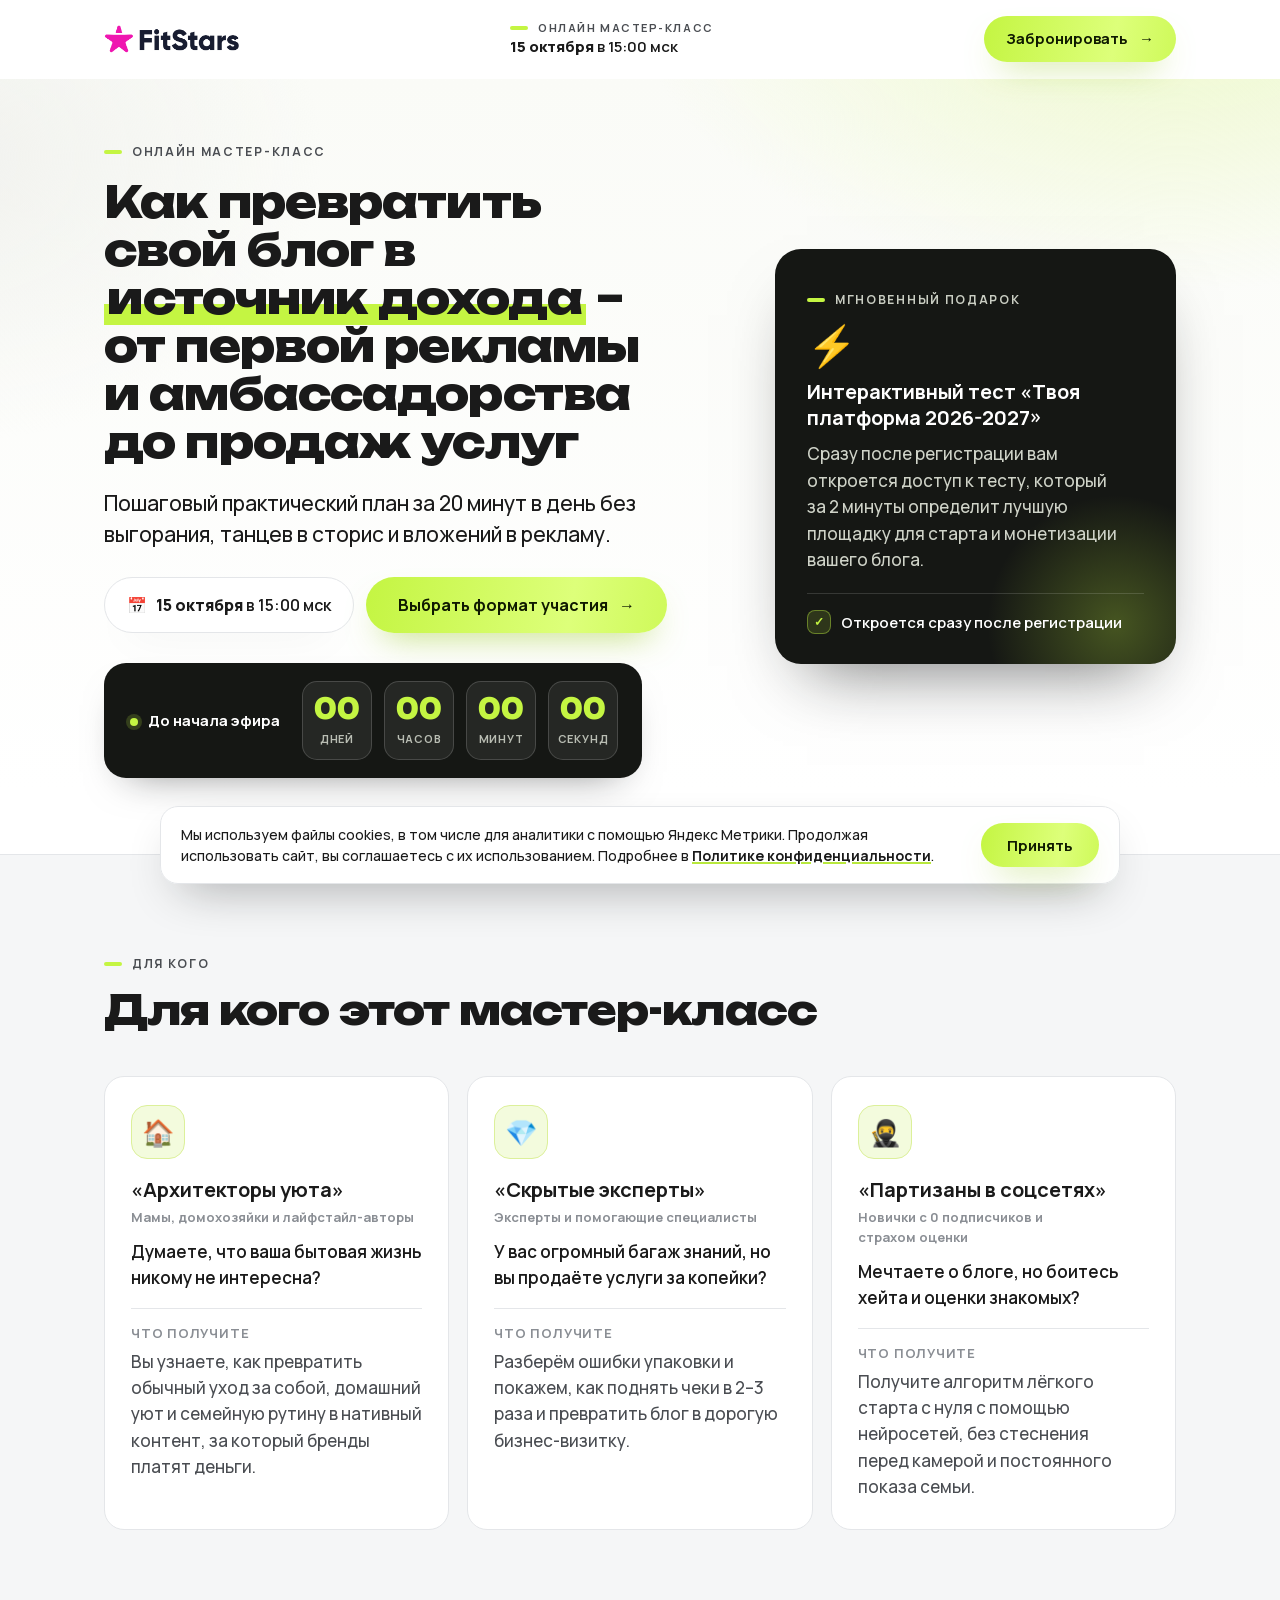
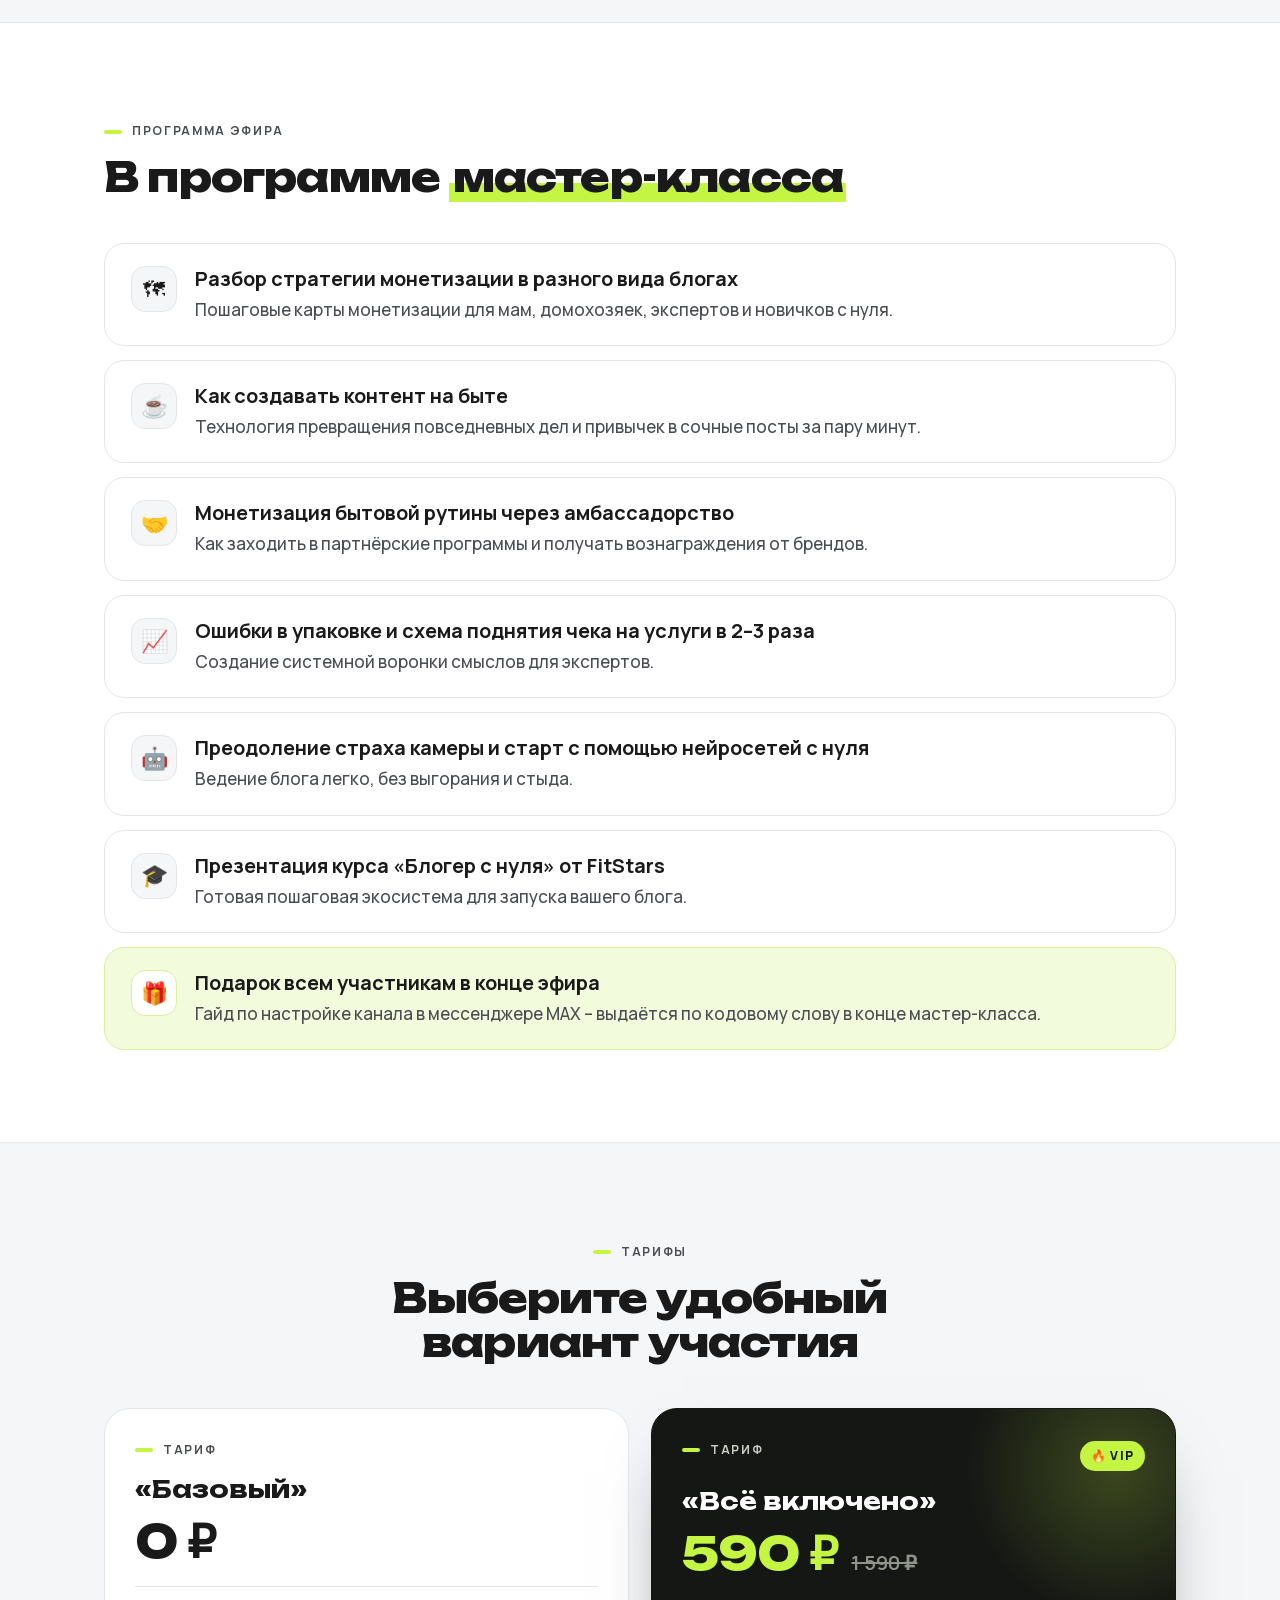
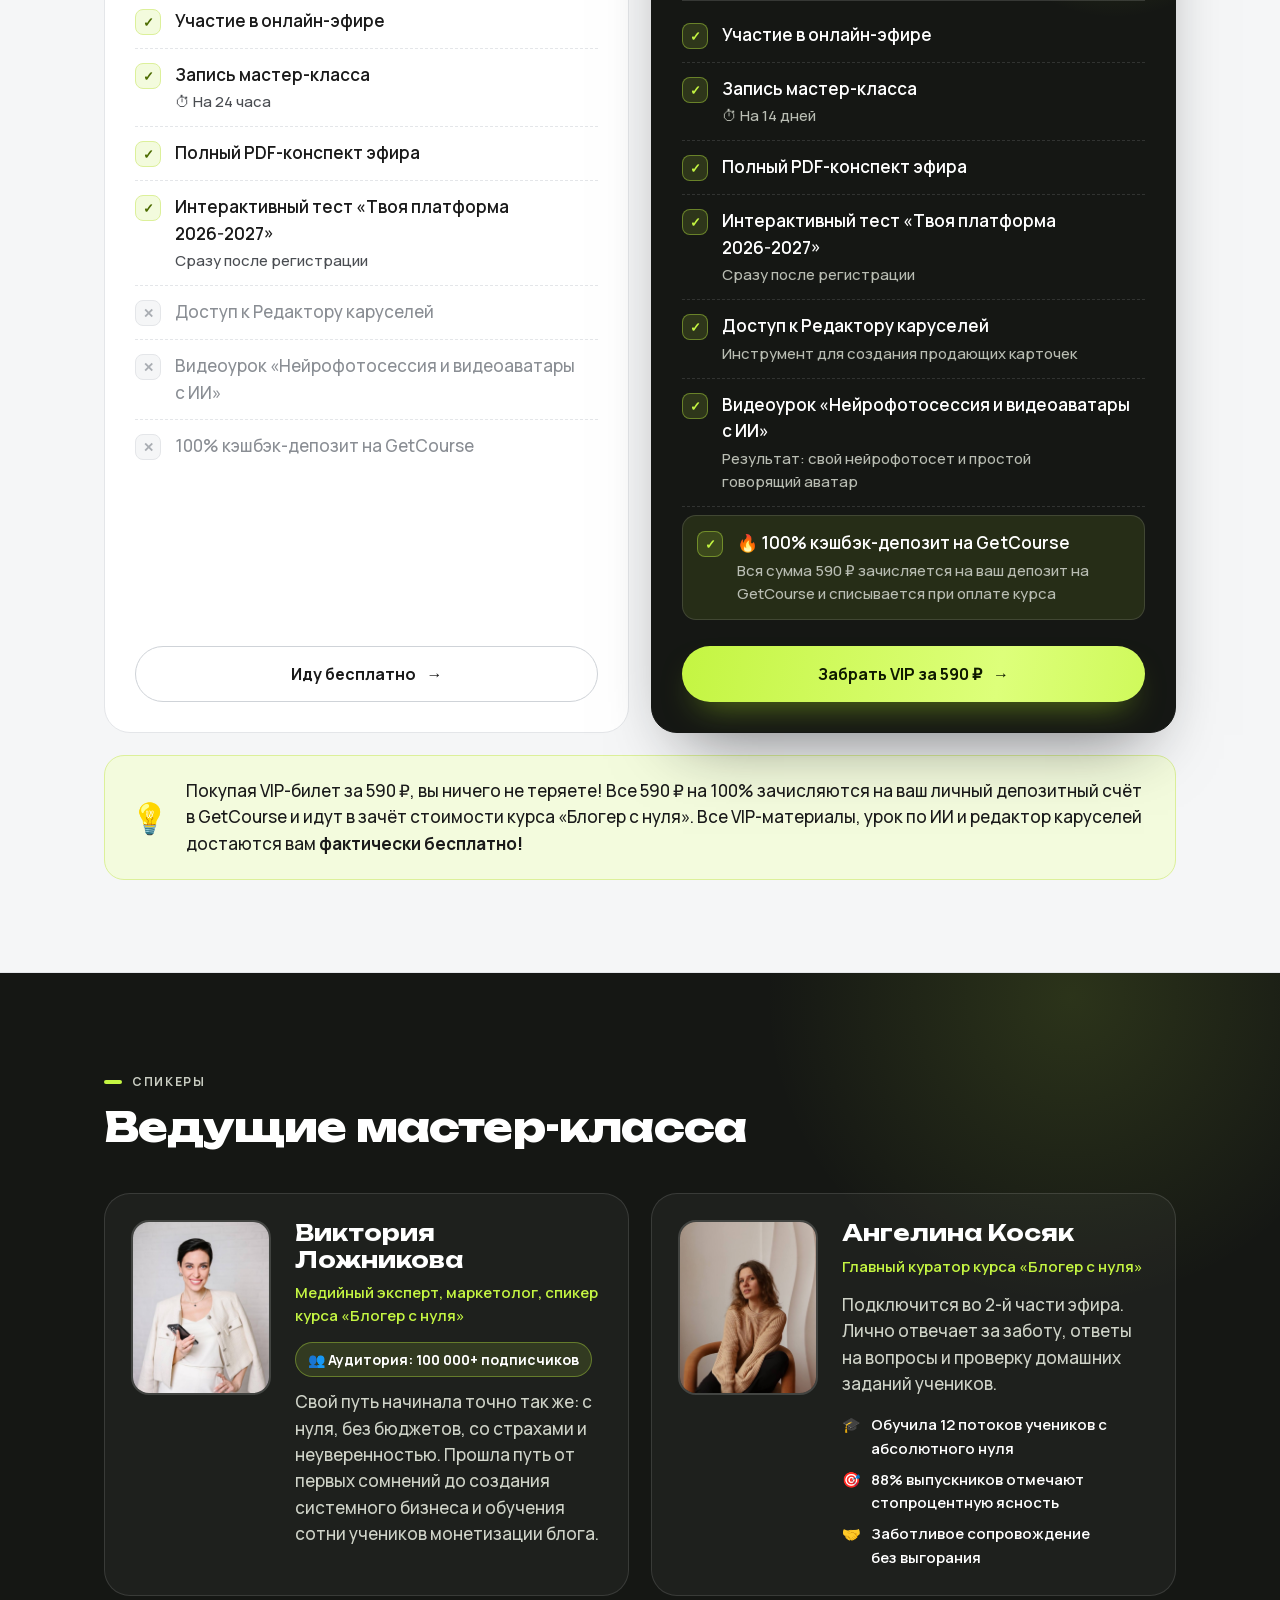
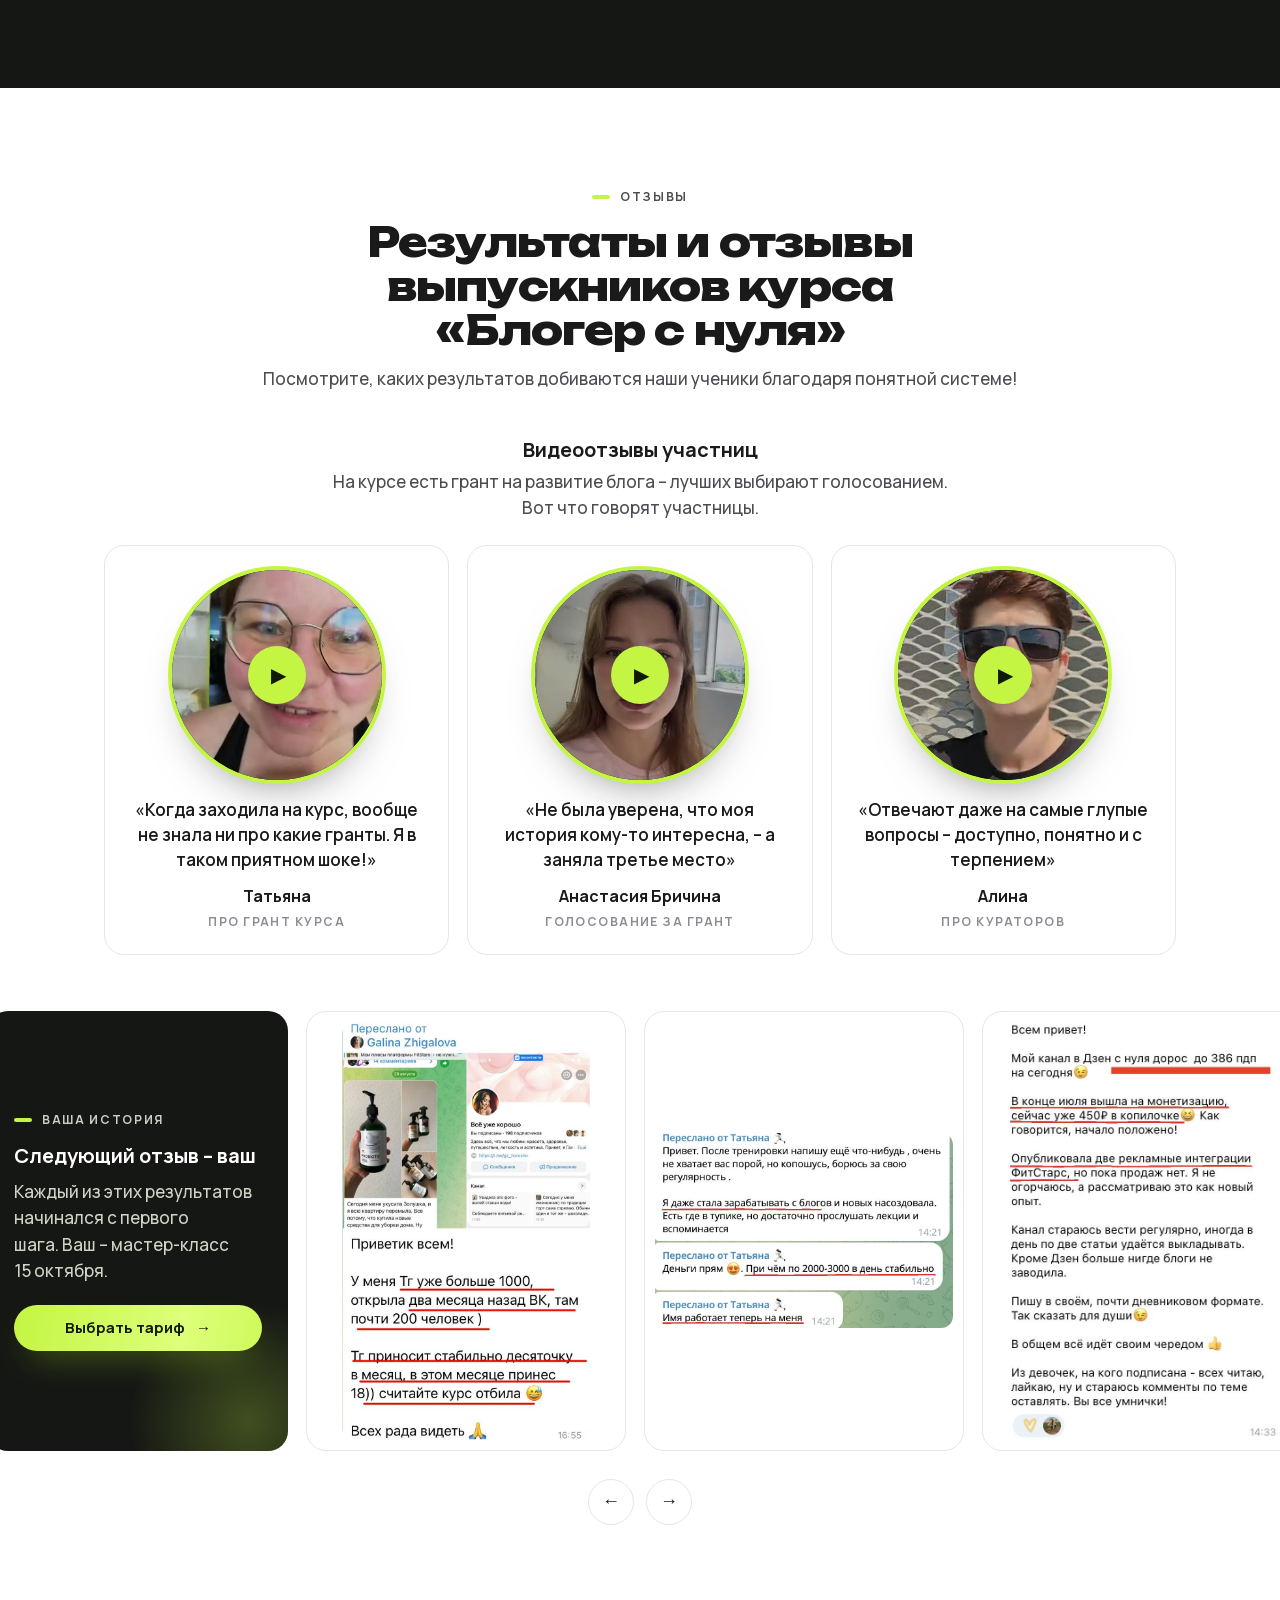
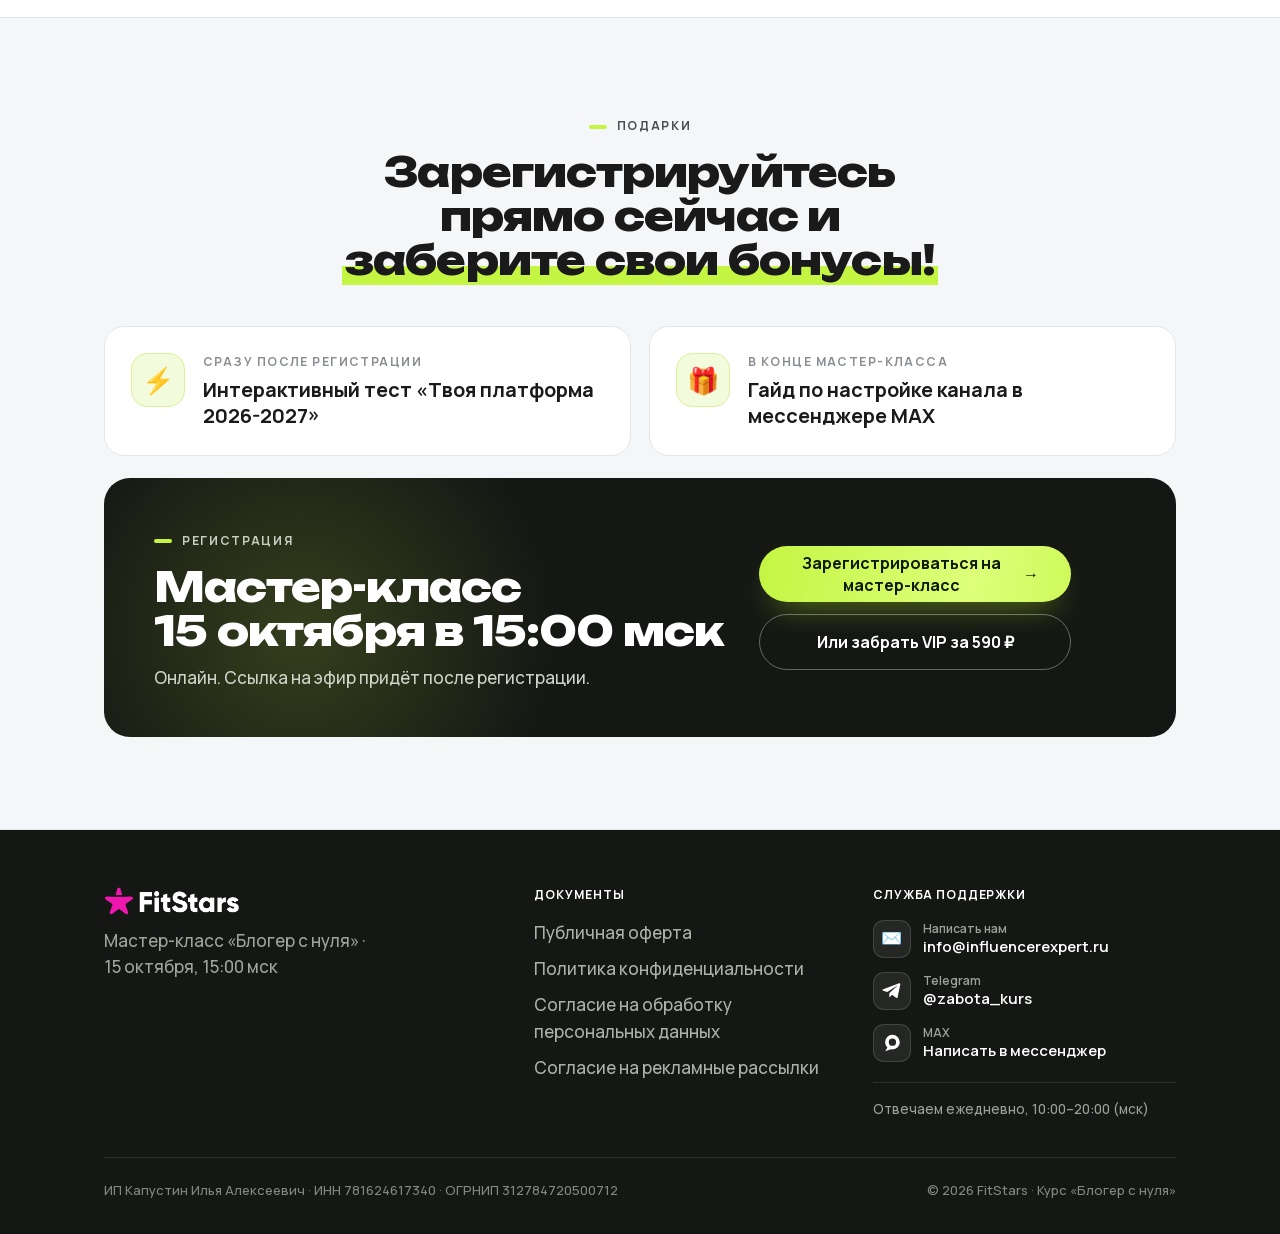
==== blog-v-dohod/index.html @ 0c431579 "Лендинг МК «Блогер с нуля» (октябрь)" ====
<!DOCTYPE html>
<html lang="ru">
<head>
<meta charset="UTF-8">
<meta name="viewport" content="width=device-width, initial-scale=1.0">
<title>Мастер-класс «Блогер с нуля» – 15 октября, 15:00 мск</title>
<meta name="description" content="Онлайн мастер-класс FitStars: как превратить свой блог в источник дохода – от первой рекламы и амбассадорства до продаж услуг. 15 октября, 15:00 мск.">
<meta property="og:type" content="website">
<meta property="og:title" content="Как превратить свой блог в источник дохода – мастер-класс 15 октября">
<meta property="og:description" content="Пошаговый план за 20 минут в день: от первой рекламы и амбассадорства до продаж услуг. Онлайн, 15:00 мск.">
<!-- шрифты лежат на самом сайте (fonts/), без Google: страница не ждёт внешний сервер -->
<link rel="preload" href="fonts/manrope-cyrillic.woff2" as="font" type="font/woff2" crossorigin>
<link rel="preload" href="fonts/unbounded-cyrillic.woff2" as="font" type="font/woff2" crossorigin>
<link rel="preconnect" href="https://influencerexpert.ru">
<script>document.documentElement.classList.add('js')</script>
<style>
/* Manrope cyrillic */
@font-face {
  font-family: 'Manrope';
  font-style: normal;
  font-weight: 400;
  font-display: swap;
  src: url(fonts/manrope-cyrillic.woff2) format('woff2');
  unicode-range: U+0301, U+0400-045F, U+0490-0491, U+04B0-04B1, U+2116;
}
/* Manrope latin */
@font-face {
  font-family: 'Manrope';
  font-style: normal;
  font-weight: 400;
  font-display: swap;
  src: url(fonts/manrope-latin.woff2) format('woff2');
  unicode-range: U+0000-00FF, U+0131, U+0152-0153, U+02BB-02BC, U+02C6, U+02DA, U+02DC, U+0304, U+0308, U+0329, U+2000-206F, U+20AC, U+2122, U+2191, U+2193, U+2212, U+2215, U+FEFF, U+FFFD;
}
/* Manrope cyrillic */
@font-face {
  font-family: 'Manrope';
  font-style: normal;
  font-weight: 500;
  font-display: swap;
  src: url(fonts/manrope-cyrillic.woff2) format('woff2');
  unicode-range: U+0301, U+0400-045F, U+0490-0491, U+04B0-04B1, U+2116;
}
/* Manrope latin */
@font-face {
  font-family: 'Manrope';
  font-style: normal;
  font-weight: 500;
  font-display: swap;
  src: url(fonts/manrope-latin.woff2) format('woff2');
  unicode-range: U+0000-00FF, U+0131, U+0152-0153, U+02BB-02BC, U+02C6, U+02DA, U+02DC, U+0304, U+0308, U+0329, U+2000-206F, U+20AC, U+2122, U+2191, U+2193, U+2212, U+2215, U+FEFF, U+FFFD;
}
/* Manrope cyrillic */
@font-face {
  font-family: 'Manrope';
  font-style: normal;
  font-weight: 600;
  font-display: swap;
  src: url(fonts/manrope-cyrillic.woff2) format('woff2');
  unicode-range: U+0301, U+0400-045F, U+0490-0491, U+04B0-04B1, U+2116;
}
/* Manrope latin */
@font-face {
  font-family: 'Manrope';
  font-style: normal;
  font-weight: 600;
  font-display: swap;
  src: url(fonts/manrope-latin.woff2) format('woff2');
  unicode-range: U+0000-00FF, U+0131, U+0152-0153, U+02BB-02BC, U+02C6, U+02DA, U+02DC, U+0304, U+0308, U+0329, U+2000-206F, U+20AC, U+2122, U+2191, U+2193, U+2212, U+2215, U+FEFF, U+FFFD;
}
/* Manrope cyrillic */
@font-face {
  font-family: 'Manrope';
  font-style: normal;
  font-weight: 700;
  font-display: swap;
  src: url(fonts/manrope-cyrillic.woff2) format('woff2');
  unicode-range: U+0301, U+0400-045F, U+0490-0491, U+04B0-04B1, U+2116;
}
/* Manrope latin */
@font-face {
  font-family: 'Manrope';
  font-style: normal;
  font-weight: 700;
  font-display: swap;
  src: url(fonts/manrope-latin.woff2) format('woff2');
  unicode-range: U+0000-00FF, U+0131, U+0152-0153, U+02BB-02BC, U+02C6, U+02DA, U+02DC, U+0304, U+0308, U+0329, U+2000-206F, U+20AC, U+2122, U+2191, U+2193, U+2212, U+2215, U+FEFF, U+FFFD;
}
/* Manrope cyrillic */
@font-face {
  font-family: 'Manrope';
  font-style: normal;
  font-weight: 800;
  font-display: swap;
  src: url(fonts/manrope-cyrillic.woff2) format('woff2');
  unicode-range: U+0301, U+0400-045F, U+0490-0491, U+04B0-04B1, U+2116;
}
/* Manrope latin */
@font-face {
  font-family: 'Manrope';
  font-style: normal;
  font-weight: 800;
  font-display: swap;
  src: url(fonts/manrope-latin.woff2) format('woff2');
  unicode-range: U+0000-00FF, U+0131, U+0152-0153, U+02BB-02BC, U+02C6, U+02DA, U+02DC, U+0304, U+0308, U+0329, U+2000-206F, U+20AC, U+2122, U+2191, U+2193, U+2212, U+2215, U+FEFF, U+FFFD;
}
/* Unbounded cyrillic */
@font-face {
  font-family: 'Unbounded';
  font-style: normal;
  font-weight: 600;
  font-display: swap;
  src: url(fonts/unbounded-cyrillic.woff2) format('woff2');
  unicode-range: U+0301, U+0400-045F, U+0490-0491, U+04B0-04B1, U+2116;
}
/* Unbounded latin */
@font-face {
  font-family: 'Unbounded';
  font-style: normal;
  font-weight: 600;
  font-display: swap;
  src: url(fonts/unbounded-latin.woff2) format('woff2');
  unicode-range: U+0000-00FF, U+0131, U+0152-0153, U+02BB-02BC, U+02C6, U+02DA, U+02DC, U+0304, U+0308, U+0329, U+2000-206F, U+20AC, U+2122, U+2191, U+2193, U+2212, U+2215, U+FEFF, U+FFFD;
}
/* Unbounded cyrillic */
@font-face {
  font-family: 'Unbounded';
  font-style: normal;
  font-weight: 700;
  font-display: swap;
  src: url(fonts/unbounded-cyrillic.woff2) format('woff2');
  unicode-range: U+0301, U+0400-045F, U+0490-0491, U+04B0-04B1, U+2116;
}
/* Unbounded latin */
@font-face {
  font-family: 'Unbounded';
  font-style: normal;
  font-weight: 700;
  font-display: swap;
  src: url(fonts/unbounded-latin.woff2) format('woff2');
  unicode-range: U+0000-00FF, U+0131, U+0152-0153, U+02BB-02BC, U+02C6, U+02DA, U+02DC, U+0304, U+0308, U+0329, U+2000-206F, U+20AC, U+2122, U+2191, U+2193, U+2212, U+2215, U+FEFF, U+FFFD;
}
/* Unbounded cyrillic */
@font-face {
  font-family: 'Unbounded';
  font-style: normal;
  font-weight: 800;
  font-display: swap;
  src: url(fonts/unbounded-cyrillic.woff2) format('woff2');
  unicode-range: U+0301, U+0400-045F, U+0490-0491, U+04B0-04B1, U+2116;
}
/* Unbounded latin */
@font-face {
  font-family: 'Unbounded';
  font-style: normal;
  font-weight: 800;
  font-display: swap;
  src: url(fonts/unbounded-latin.woff2) format('woff2');
  unicode-range: U+0000-00FF, U+0131, U+0152-0153, U+02BB-02BC, U+02C6, U+02DA, U+02DC, U+0304, U+0308, U+0329, U+2000-206F, U+20AC, U+2122, U+2191, U+2193, U+2212, U+2215, U+FEFF, U+FFFD;
}

/* ============================================================
   ДИЗАЙН-КИТ FITSTARS «БЛОГЕР С НУЛЯ» (каркас – лендинг вебинара 22.09)
   Доминанты – белый и графит. Салатовый – только кнопки и
   ключевые маркеры, не больше 5–7% экрана.
   ТИПОГРАФИЧЕСКАЯ ШКАЛА – 4 роли (канон B2)
   Р1 Заголовок     Unbounded 800 – hero (--h1) и секции (--h2)
   Р2 Подзаголовок  Manrope 700, 20px – заголовки карточек
   Р3 Текст         Manrope 400/500, 17px – всё остальное
   Р4 Метка         Manrope 700, 12px, CAPS, tracking
   Выделение – только жирностью и салатовым маркером. Курсива нет.
   Крупные цифры (таймер, цены) – декоративные, ролями не считаются.
   ============================================================ */
:root{
  --ink:#1A1A1A;
  --ink-2:#4A4D52;
  --ink-3:#8A8E94;
  --accent:#C4F542;
  --accent-strong:#B8E83D;
  --accent-ink:#0F1A00;
  --accent-wash:#F3FBDD;
  --accent-line:#DCF09A;
  --line:#E4E6E9;
  --surface:#FFFFFF;
  --wash:#F5F6F7;
  --dark:#151714;
  --dark-2:#1F221D;
  --radius:20px;
  --radius-lg:26px;
  --shadow:0 18px 44px -26px rgba(16,18,20,.28);
  --maxw:1120px;
  --h1:clamp(30px,3.4vw,44px);
  --h2:clamp(27px,3.4vw,40px);
  --sub:20px;
  --text:17px;
  --fine:13px;
  --label:12px;
}
*{box-sizing:border-box;margin:0;padding:0}
html{scroll-behavior:smooth}
body{
  font-family:'Manrope',-apple-system,BlinkMacSystemFont,'Segoe UI',sans-serif;
  font-size:var(--text);line-height:1.55;color:var(--ink);font-weight:500;
  background:#FFFFFF;-webkit-font-smoothing:antialiased;text-wrap:pretty;
}
.wrap{max-width:var(--maxw);margin:0 auto;padding:0 24px}
h1,h2{font-family:'Unbounded',sans-serif;font-weight:800;letter-spacing:-.02em;line-height:1.1;text-wrap:balance}
h1{font-size:var(--h1)}
h2{font-size:var(--h2)}
.mark{background:linear-gradient(transparent 62%,var(--accent) 62%);padding:0 .08em;box-decoration-break:clone;-webkit-box-decoration-break:clone}
.band-dark .mark{background:linear-gradient(transparent 62%,rgba(196,245,66,.55) 62%)}
.nw{white-space:nowrap}
b,strong{font-weight:700;color:var(--ink)}
a{color:inherit}
:focus-visible{outline:2.5px solid var(--accent-strong);outline-offset:3px;border-radius:6px}
@media (prefers-reduced-motion:reduce){*{transition:none!important;scroll-behavior:auto!important}}

/* scroll-reveal */
.js .reveal{opacity:0;transform:translateY(22px);transition:opacity .65s ease, transform .65s cubic-bezier(.2,.7,.2,1)}
.js .reveal.in{opacity:1;transform:none}
.grid > .reveal:nth-child(2){transition-delay:.06s}
.grid > .reveal:nth-child(3){transition-delay:.12s}
.grid > .reveal:nth-child(4){transition-delay:.18s}
.grid > .reveal:nth-child(5){transition-delay:.24s}
.grid > .reveal:nth-child(6){transition-delay:.3s}
.grid > .reveal:nth-child(7){transition-delay:.36s}
@media (prefers-reduced-motion:reduce){.reveal{opacity:1!important;transform:none!important}}

/* ---------- atoms ---------- */
.label{font-weight:700;font-size:var(--label);letter-spacing:.14em;text-transform:uppercase;color:var(--ink-2);
  display:inline-flex;align-items:center;gap:10px}
.label::before{content:"";width:18px;height:4px;border-radius:2px;background:var(--accent);flex-shrink:0}
.band-dark .label{color:#C9CDC2}
.btn{display:inline-flex;align-items:center;justify-content:center;gap:11px;cursor:pointer;border:none;
  font-family:inherit;font-weight:700;font-size:16px;min-height:56px;padding:0 32px;border-radius:999px;
  background:linear-gradient(100deg,#C4F542 0%,#DDFF7A 30%,#C4F542 55%,#B8E83D 80%,#C4F542 100%);
  background-size:230% 100%;animation:btnflow 5s ease-in-out infinite;
  color:var(--accent-ink);text-decoration:none;transition:transform .18s ease, box-shadow .18s ease;
  box-shadow:0 16px 34px -16px rgba(150,200,30,.7);text-align:center}
@keyframes btnflow{0%{background-position:0% 50%}50%{background-position:100% 50%}100%{background-position:0% 50%}}
.btn:hover{transform:translateY(-2px);box-shadow:0 22px 44px -16px rgba(150,200,30,.8)}
.btn .arw{transition:transform .18s ease}
.btn:hover .arw{transform:translateX(4px)}
.btn-ghost{animation:none;background:transparent;color:var(--ink);border:1.5px solid #CFD3D8;box-shadow:none}
.btn-ghost:hover{background:var(--wash);box-shadow:none;transform:none;border-color:#B9BEC4}
/* контурная кнопка на тёмном фоне: текст всегда белый, при наведении – лёгкая подсветка и салатовая рамка */
.band-dark .btn-ghost,.reg-plate .btn-ghost{color:#fff;border-color:rgba(255,255,255,.35)}
.band-dark .btn-ghost:hover,.reg-plate .btn-ghost:hover{background:rgba(255,255,255,.08);border-color:var(--accent);color:#fff}
.btn-sm{min-height:46px;font-size:15px;padding:0 22px}
.fine{font-size:var(--fine);color:var(--ink-2);font-weight:500}

/* ---------- sticky header ---------- */
.hdr{position:sticky;top:0;z-index:50;background:rgba(255,255,255,.86);backdrop-filter:blur(14px);
  border-bottom:1px solid transparent;transition:border-color .2s ease, box-shadow .2s ease}
.hdr.stuck{border-color:var(--line);box-shadow:0 8px 24px -20px rgba(16,18,20,.5)}
.hdr-in{display:flex;align-items:center;justify-content:space-between;gap:20px;min-height:78px;padding-top:8px;padding-bottom:8px}
.brand{display:flex;align-items:center;gap:12px}
.brand-logo{height:30px;width:auto;display:block}
.hdr-mid{display:flex;flex-direction:column;gap:2px;line-height:1.3}
.hdr-mid .label{font-size:11px}
.hdr-mid .when{font-weight:600;font-size:15px}
.hdr-mid .when b{font-weight:800}

/* ---------- full-bleed chapter bands ---------- */
.band-dark{background:var(--dark);color:#fff;position:relative;overflow:hidden}
.band-dark::before{content:"";position:absolute;right:-8%;top:-40%;width:620px;height:620px;border-radius:50%;
  background:radial-gradient(circle,rgba(196,245,66,.13),transparent 70%);pointer-events:none}
.band-dark b,.band-dark strong{color:#fff}
.band-tint{background:var(--wash);border-top:1px solid var(--line);border-bottom:1px solid var(--line)}

/* ---------- hero ---------- */
.hero{padding:56px 0 76px;position:relative;overflow:hidden}
.hero::before{content:"";position:absolute;inset:0;z-index:-1;pointer-events:none;
  background:
    radial-gradient(900px 480px at 92% -10%, #EEF9CC 0%, rgba(238,249,204,0) 60%),
    radial-gradient(700px 520px at -5% 10%, #F1F2EE 0%, rgba(241,242,238,0) 55%),
    linear-gradient(180deg,#FAFBF7 0%, #FFFFFF 92%);}
.hero-grid{display:grid;grid-template-columns:1.22fr .78fr;gap:44px;align-items:center}
.hero .label{margin-bottom:18px}
.hero h1{margin-bottom:22px}
.hero-sub{font-size:21px;line-height:1.45;font-weight:500;color:var(--ink);max-width:620px;text-wrap:balance}
.hero-meta{display:flex;flex-wrap:wrap;gap:10px;margin:24px 0 0;list-style:none}
.hero-meta li{display:inline-flex;align-items:center;gap:9px;padding:11px 18px;border-radius:999px;background:var(--surface);
  border:1px solid var(--line);font-weight:600;font-size:15px;box-shadow:var(--shadow)}
.hero-meta li b{font-weight:800}
.hero-cta{display:flex;align-items:stretch;gap:12px;margin-top:28px;flex-wrap:wrap}
.hero-date{display:inline-flex;align-items:center;gap:9px;min-height:56px;padding:0 22px;border-radius:999px;background:var(--surface);
  border:1px solid var(--line);font-weight:600;font-size:16px;box-shadow:var(--shadow);white-space:nowrap}
.hero-date b{font-weight:800}
.nobr{white-space:nowrap}
/* подарок за регистрацию – тёмная карточка справа */
.gift-card{position:relative;background:var(--dark);color:#fff;border-radius:var(--radius-lg);padding:34px 32px 30px;
  box-shadow:0 34px 66px -32px rgba(16,18,20,.6);overflow:hidden}
.gift-card::after{content:"";position:absolute;right:-70px;bottom:-90px;width:260px;height:260px;border-radius:50%;
  background:radial-gradient(circle,rgba(196,245,66,.28),transparent 70%);pointer-events:none}
.gift-card > *{position:relative;z-index:1}
.gift-card .label{color:#C9CDC2;margin-bottom:16px}
.gift-card .gc-em{font-size:40px;line-height:1;display:block;margin-bottom:14px}
.gift-card h3{font-size:var(--sub);font-weight:700;line-height:1.3;margin-bottom:10px}
.gift-card p{color:#CFD3C8}
.gift-card .gc-when{display:flex;align-items:center;gap:10px;margin-top:20px;padding-top:16px;border-top:1px solid rgba(255,255,255,.14);
  font-size:15px;font-weight:600;color:#fff}
.gift-card .gc-when i{font-style:normal;flex-shrink:0;width:24px;height:24px;border-radius:8px;background:rgba(196,245,66,.14);
  border:1px solid rgba(196,245,66,.4);color:var(--accent);display:flex;align-items:center;justify-content:center;font-size:12px;font-weight:800}

/* ---------- таймер ---------- */
.hero-clock{margin-top:30px;display:inline-flex;align-items:center;gap:22px;flex-wrap:wrap;
  background:var(--dark);color:#fff;border-radius:22px;padding:18px 24px 18px 26px;
  box-shadow:0 18px 40px -24px rgba(16,18,20,.55)}
.hc-label{font-weight:700;font-size:15px;color:#fff}
.hc-label::before{content:"";display:inline-block;width:8px;height:8px;border-radius:50%;background:var(--accent);margin-right:10px;vertical-align:middle;
  box-shadow:0 0 0 4px rgba(196,245,66,.18)}
.clock{display:flex;gap:12px}
.unit{min-width:70px;text-align:center;background:rgba(255,255,255,.07);border:1px solid rgba(255,255,255,.16);
  border-radius:15px;padding:12px 8px;animation:pulse 2.6s ease-in-out infinite}
.unit:nth-child(2){animation-delay:.15s}
.unit:nth-child(3){animation-delay:.3s}
.unit:nth-child(4){animation-delay:.45s}
.unit b{display:block;font-family:'Unbounded',sans-serif;font-size:29px;font-weight:800;line-height:1;
  font-variant-numeric:tabular-nums;color:var(--accent)}
.unit span{font-size:11px;font-weight:700;letter-spacing:.07em;text-transform:uppercase;color:#B9BDB3;margin-top:7px;display:block}
@keyframes pulse{0%,100%{box-shadow:0 8px 22px -14px rgba(196,245,66,.2);transform:translateY(0)}
  50%{box-shadow:0 14px 34px -10px rgba(196,245,66,.45);transform:translateY(-2px)}}
@media (prefers-reduced-motion:reduce){.unit,.btn{animation:none}}

/* ---------- section rhythm ---------- */
.sec{padding:92px 0}
.sec-head{max-width:860px;margin-bottom:44px}
.sec-head .label{margin-bottom:14px}
.sec-head h2{margin-bottom:14px}
.sec-head p{color:var(--ink-2);text-wrap:balance}
.band-dark .sec-head p{color:#CFD3C8}
.sec-head.center{text-align:center;margin-left:auto;margin-right:auto;max-width:760px}

/* ---------- для кого ---------- */
.cards{display:grid;grid-template-columns:repeat(3,1fr);gap:18px}
.card{background:var(--surface);border:1px solid var(--line);border-radius:var(--radius);padding:28px 26px;
  transition:transform .2s ease, border-color .2s ease, box-shadow .2s ease}
.card:hover{transform:translateY(-3px);border-color:#D2D6DB;box-shadow:var(--shadow)}
.card .ic{width:54px;height:54px;border-radius:16px;background:var(--accent-wash);border:1px solid var(--accent-line);
  display:flex;align-items:center;justify-content:center;font-size:26px;margin-bottom:18px}
.card h3{font-size:var(--sub);font-weight:700;margin-bottom:4px;font-family:inherit;letter-spacing:0;line-height:1.3}
.card .who{font-size:var(--fine);font-weight:700;color:var(--ink-3);margin-bottom:12px}
.card p{color:var(--ink-2)}
.card .q{color:var(--ink);font-weight:600}
.card .gain{margin-top:16px;padding-top:14px;border-top:1px solid var(--line)}
.card .gain-l{display:block;font-size:var(--fine);font-weight:700;color:var(--ink-3);text-transform:uppercase;letter-spacing:.06em;margin-bottom:6px}

/* ---------- программа ---------- */
.prog{display:flex;flex-direction:column;gap:14px}
.prog-item{display:grid;grid-template-columns:auto 1fr;gap:18px;align-items:flex-start;padding:22px 26px;
  border-radius:var(--radius);background:var(--surface);border:1px solid var(--line);
  transition:transform .2s ease, box-shadow .2s ease, border-color .2s ease}
.prog-item:hover{transform:translateY(-2px);box-shadow:var(--shadow);border-color:#D2D6DB}
.prog-item .ck{width:46px;height:46px;border-radius:14px;background:var(--wash);border:1px solid var(--line);
  display:flex;align-items:center;justify-content:center;font-size:22px}
.prog-item h3{font-size:var(--sub);font-weight:700;margin-bottom:5px;font-family:inherit;letter-spacing:0;line-height:1.3}
.prog-item p{color:var(--ink-2)}
.prog-item.hot{background:var(--accent-wash);border-color:var(--accent-line)}
.prog-item.hot .ck{background:#fff;border-color:var(--accent-line)}

/* ---------- тарифы ---------- */
#tarify{scroll-margin-top:90px}
.plans{display:grid;grid-template-columns:1fr 1fr;gap:22px;align-items:stretch}
.plan{display:flex;flex-direction:column;background:var(--surface);border:1px solid var(--line);border-radius:var(--radius-lg);padding:32px 30px 30px}
.plan.vip{background:var(--dark);color:#fff;border-color:var(--dark);position:relative;overflow:hidden;
  box-shadow:0 34px 66px -32px rgba(16,18,20,.6)}
.plan.vip::before{content:"";position:absolute;right:-90px;top:-90px;width:300px;height:300px;border-radius:50%;
  background:radial-gradient(circle,rgba(196,245,66,.22),transparent 70%);pointer-events:none}
.plan.vip > *{position:relative;z-index:1}
.plan-top{display:flex;justify-content:space-between;align-items:flex-start;gap:12px;margin-bottom:16px}
.plan .label{margin-bottom:0}
.plan.vip .label{color:#C9CDC2}
.plan-badge{font-size:var(--label);font-weight:800;letter-spacing:.1em;text-transform:uppercase;color:var(--accent-ink);
  background:var(--accent);padding:6px 11px;border-radius:999px;white-space:nowrap}
.plan-name{font-family:'Unbounded',sans-serif;font-weight:700;font-size:24px;line-height:1.2;margin-bottom:14px}
.price{display:flex;align-items:baseline;gap:14px;flex-wrap:wrap;padding-bottom:22px;margin-bottom:8px;border-bottom:1px solid var(--line)}
.plan.vip .price{border-color:rgba(255,255,255,.14)}
.price b{font-family:'Unbounded',sans-serif;font-weight:800;font-size:46px;line-height:1;letter-spacing:-.02em}
.plan.vip .price b{color:var(--accent)}
.price s{font-size:20px;font-weight:600;color:var(--ink-3)}
.plan.vip .price s{color:#8F948A}
.feat{list-style:none;display:flex;flex-direction:column;flex:1;margin-bottom:26px}
.feat li{display:grid;grid-template-columns:28px 1fr;gap:12px;align-items:flex-start;padding:13px 0;border-bottom:1px dashed var(--line)}
.plan.vip .feat li{border-color:rgba(255,255,255,.12)}
.feat li:last-child{border-bottom:none}
.feat .mk{width:26px;height:26px;border-radius:8px;display:flex;align-items:center;justify-content:center;font-size:13px;font-weight:800;margin-top:1px}
.feat .yes .mk{background:var(--accent-wash);border:1px solid var(--accent-line);color:#4C6B00}
.plan.vip .feat .yes .mk{background:rgba(196,245,66,.14);border-color:rgba(196,245,66,.4);color:var(--accent)}
.feat .no{color:var(--ink-3)}
.feat .no .mk{background:var(--wash);border:1px solid var(--line);color:#A9ADB2}
.feat .t{font-weight:600}
.feat .d{display:block;font-size:15px;font-weight:500;color:var(--ink-2);margin-top:2px}
.plan.vip .feat .d{color:#B9BDB3}
.feat .no .t{font-weight:500}
.feat li.cash{background:rgba(196,245,66,.1);border:1px solid rgba(196,245,66,.35);border-radius:14px;padding:14px 14px;margin-top:8px}
.plan .btn{width:100%}
.cash-note{margin-top:22px;display:grid;grid-template-columns:auto 1fr;gap:18px;align-items:center;
  background:var(--accent-wash);border:1px solid var(--accent-line);border-radius:var(--radius);padding:22px 26px}
.cash-note .em{font-size:30px;line-height:1}
.cash-note p{color:var(--ink)}

/* ---------- спикеры ---------- */
.speakers{display:grid;grid-template-columns:1fr 1fr;gap:22px;position:relative;z-index:1}
.speaker{display:grid;grid-template-columns:auto 1fr;gap:24px;align-items:flex-start;background:rgba(255,255,255,.04);
  border:1px solid rgba(255,255,255,.12);border-radius:var(--radius-lg);padding:26px}
.sp-photo{width:140px;height:175px;border-radius:18px;object-fit:cover;object-position:center 12%;
  border:2px solid rgba(255,255,255,.16);display:block}
.sp-photo-ph{width:140px;height:175px;border-radius:18px;background:var(--dark-2);border:2px dashed rgba(255,255,255,.28);
  display:flex;flex-direction:column;align-items:center;justify-content:center;gap:10px;text-align:center;padding:16px;color:#B9BDB3}
.sp-photo-ph .av{width:64px;height:64px;border-radius:50%;background:var(--accent);color:var(--accent-ink);
  display:flex;align-items:center;justify-content:center;font-family:'Unbounded',sans-serif;font-weight:800;font-size:21px}
.sp-photo-ph span{font-size:var(--fine);font-weight:600}
.sp-name{font-family:'Unbounded',sans-serif;font-weight:700;font-size:22px;line-height:1.2}
.sp-role{font-weight:600;font-size:15px;color:var(--accent);margin:8px 0 14px}
.sp-body p{color:#CFD3C8}
.sp-aud{display:inline-block;white-space:nowrap;margin-bottom:12px;padding:6px 12px;border-radius:999px;
  background:rgba(196,245,66,.12);border:1px solid rgba(196,245,66,.35);font-weight:700;font-size:14px;color:#fff}
.trust{display:grid;grid-template-columns:repeat(3,1fr);gap:16px;margin-top:22px;position:relative;z-index:1}
.trust div{display:flex;gap:14px;align-items:flex-start;padding:20px 22px;border-radius:var(--radius);
  background:rgba(255,255,255,.06);border:1px solid rgba(255,255,255,.14);font-weight:600}
.trust .em{font-size:24px;line-height:1.1;flex-shrink:0}
.sp-facts{list-style:none;margin:16px 0 0;padding:0;display:grid;gap:8px}
.sp-facts li{display:flex;gap:10px;align-items:flex-start;font-weight:600;font-size:15px;color:#fff}
.sp-facts .em{flex-shrink:0}

/* ---------- отзывы ---------- */
/* лента отзывов: одна строка, сама прокручивается по кругу, листается пальцем и стрелками */
.reviews{position:relative;margin:0 calc(50% - 50vw)}
.rv-track{display:flex;gap:18px;overflow-x:auto;padding:8px max(20px,calc(50vw - 560px)) 14px;scrollbar-width:none;-webkit-overflow-scrolling:touch}
.rv-track::-webkit-scrollbar{display:none}
.rv-track > *{flex:0 0 auto}
.rv{background:var(--surface);border:1px solid var(--line);border-radius:var(--radius);
  padding:10px;cursor:zoom-in;transition:transform .2s ease, box-shadow .2s ease, border-color .2s ease;
  display:flex;align-items:center;justify-content:center;height:440px;width:320px}
.rv:hover{transform:translateY(-3px);box-shadow:var(--shadow);border-color:#D2D6DB}
.rv img{max-width:100%;max-height:100%;width:auto;height:auto;display:block;border-radius:12px}
.rv-nav{display:flex;justify-content:center;gap:12px;margin-top:14px}
.rv-nav button{width:46px;height:46px;border-radius:50%;border:1px solid var(--line);background:var(--surface);font-size:18px;cursor:pointer;color:var(--ink)}
.rv-nav button:hover{border-color:var(--accent);background:var(--accent);color:var(--accent-ink)}
.rv-ph{border:2px dashed #CFD3D8;border-radius:var(--radius);padding:34px 22px;
  text-align:center;color:var(--ink-3);font-weight:600;font-size:15px;background:var(--surface)}
.rv-cta{background:var(--dark);color:#fff;border-radius:var(--radius);padding:30px 26px;position:relative;overflow:hidden;
  width:300px;height:440px;display:flex;flex-direction:column;justify-content:center}
.rv-cta::after{content:"";position:absolute;right:-80px;bottom:-90px;width:240px;height:240px;border-radius:50%;
  background:radial-gradient(circle,rgba(196,245,66,.25),transparent 70%);pointer-events:none}
.rv-cta > *{position:relative;z-index:1}
.rv-cta .label{color:#C9CDC2;margin-bottom:14px}
.rv-cta h3{font-size:var(--sub);font-weight:700;line-height:1.3;margin-bottom:10px}
.rv-cta p{color:#CFD3C8;margin-bottom:20px}
.rv-cta .btn{width:100%}
/* ---------- видеокружки ---------- */
.krugi-head{text-align:center;margin:0 auto 24px;max-width:620px}
.krugi-head h3{font-size:var(--sub);font-weight:700;line-height:1.3;margin-bottom:6px}
.krugi-head p{color:var(--ink-2)}
.krugi{display:grid;grid-template-columns:repeat(3,1fr);gap:18px;margin-bottom:48px}
.krug{background:var(--surface);border:1px solid var(--line);border-radius:var(--radius);padding:24px 22px 22px;text-align:center;
  display:flex;flex-direction:column;align-items:center}
.krug-v{position:relative;width:210px;height:210px;border-radius:50%;overflow:hidden;cursor:pointer;border:none;padding:0;
  background:var(--dark);box-shadow:0 0 0 4px var(--accent),0 22px 44px -22px rgba(16,18,20,.55);margin-bottom:18px}
.krug-v video{width:100%;height:100%;object-fit:cover;display:block}
.krug-v.zoom video{transform:scale(1.12)}
.krug-play{position:absolute;inset:0;display:flex;align-items:center;justify-content:center;background:rgba(21,23,20,.18);transition:opacity .2s ease}
.krug-play span{width:58px;height:58px;border-radius:50%;background:var(--accent);color:var(--accent-ink);display:flex;align-items:center;justify-content:center;
  font-size:20px;padding-left:4px;box-shadow:0 10px 24px -8px rgba(0,0,0,.5)}
.krug-v.playing .krug-play{opacity:0}
.krug blockquote{font-weight:600;line-height:1.45;margin-bottom:12px}
.krug figcaption{margin-top:auto;display:flex;flex-direction:column;gap:4px}
.krug .who{font-weight:700;font-size:16px}
.krug .tag{font-size:var(--label);font-weight:700;letter-spacing:.12em;text-transform:uppercase;color:var(--ink-3)}
.lightbox{position:fixed;inset:0;z-index:120;background:rgba(21,23,20,.88);display:flex;align-items:center;justify-content:center;
  padding:24px;opacity:0;visibility:hidden;transition:opacity .2s ease, visibility .2s ease;cursor:zoom-out}
.lightbox.open{opacity:1;visibility:visible}
.lightbox img{max-width:min(900px,100%);max-height:100%;border-radius:14px;box-shadow:0 40px 90px -30px rgba(0,0,0,.7)}

/* ---------- подарки и финал ---------- */
.gifts{display:grid;grid-template-columns:1fr 1fr;gap:18px;margin-bottom:22px}
.gift{display:flex;gap:18px;align-items:flex-start;background:var(--surface);border:1px solid var(--line);border-radius:var(--radius);padding:26px}
.gift .em{flex-shrink:0;width:54px;height:54px;border-radius:16px;background:var(--accent-wash);border:1px solid var(--accent-line);
  display:flex;align-items:center;justify-content:center;font-size:26px}
.gift .when{font-size:var(--label);font-weight:700;letter-spacing:.12em;text-transform:uppercase;color:var(--ink-3);display:block;margin-bottom:6px}
.gift h3{font-size:var(--sub);font-weight:700;font-family:inherit;letter-spacing:0;line-height:1.3}
#reg{scroll-margin-top:96px}
.reg-plate{background:var(--dark);color:#fff;border-radius:var(--radius-lg);padding:46px 50px;position:relative;overflow:hidden;
  display:grid;grid-template-columns:1.15fr .85fr;gap:36px;align-items:center}
.reg-plate::before{content:"";position:absolute;left:-6%;bottom:-60%;width:520px;height:520px;border-radius:50%;
  background:radial-gradient(circle,rgba(196,245,66,.18),transparent 70%);pointer-events:none}
.reg-plate > *{position:relative;z-index:1}
.reg-plate .label{color:#C9CDC2;margin-bottom:14px}
.reg-plate h2{margin-bottom:12px}
.reg-plate p{color:#CFD3C8;max-width:520px}
.reg-side{display:flex;flex-direction:column;gap:12px;align-items:stretch}
.reg-side .btn{width:100%}
.reg-side .fine{color:#B9BDB3;text-align:center}

/* ---------- footer ---------- */
footer{background:var(--dark);color:#CFD3C8;padding:56px 0 34px}
.foot-grid{display:grid;grid-template-columns:1.3fr 1fr 1fr;gap:36px}
.foot-brand .brand{color:#fff;margin-bottom:12px}
.foot-brand p{opacity:.75;max-width:280px}
.foot-col h4{color:#fff;font-size:var(--label);letter-spacing:.08em;text-transform:uppercase;margin-bottom:15px;font-weight:700}
.foot-col a{display:block;margin-bottom:10px;text-decoration:none;opacity:.82;transition:opacity .15s ease, color .15s ease}
.foot-col a:hover{opacity:1;color:var(--accent)}
.foot-col a.fc{display:flex;align-items:center;gap:12px;margin-bottom:14px;opacity:1}
.fc-ic{flex-shrink:0;width:38px;height:38px;border-radius:11px;background:rgba(255,255,255,.07);color:#fff;
  border:1px solid rgba(255,255,255,.14);display:flex;align-items:center;justify-content:center;font-size:17px;
  transition:background .18s ease, border-color .18s ease}
.fc:hover .fc-ic{background:rgba(196,245,66,.16);border-color:rgba(196,245,66,.45)}
.fc-txt{display:flex;flex-direction:column;line-height:1.3}
.fc-lab{font-size:12px;color:#9DA197;font-weight:600}
.fc-val{font-size:15px;color:#fff;font-weight:600;transition:color .15s ease}
.fc:hover .fc-val{color:var(--accent)}
.foot-hours{margin-top:20px;padding-top:16px;border-top:1px solid rgba(255,255,255,.1);font-size:13.5px;color:#9DA197;line-height:1.5}
.foot-legal{border-top:1px solid rgba(255,255,255,.1);margin-top:38px;padding-top:22px;display:flex;justify-content:space-between;gap:16px;flex-wrap:wrap}
.foot-legal p{font-size:var(--fine);opacity:.6}

/* ---------- cookie-плашка ---------- */
.cookie{position:fixed;left:16px;right:16px;bottom:16px;z-index:90;display:none;
  align-items:center;gap:18px;padding:16px 20px;border-radius:18px;
  background:rgba(255,255,255,.94);backdrop-filter:blur(10px);border:1px solid var(--line);
  box-shadow:0 20px 50px -22px rgba(16,18,20,.45);max-width:960px;margin:0 auto}
.cookie.show{display:flex}
.cookie p{font-size:14px;line-height:1.5;color:var(--ink);flex:1}
.cookie a{font-weight:700;text-decoration:underline;text-decoration-color:var(--accent-strong);text-decoration-thickness:2px}
.cookie .btn{flex-shrink:0;min-height:44px;font-size:15px;padding:0 26px;animation:none}

/* ---------- modal ---------- */
.modal{position:fixed;inset:0;z-index:100;display:flex;align-items:flex-start;justify-content:center;
  padding:36px 16px;overflow-y:auto;background:rgba(21,23,20,.6);backdrop-filter:blur(6px);
  opacity:0;visibility:hidden;transition:opacity .25s ease, visibility .25s ease}
.modal.open{opacity:1;visibility:visible}
.modal-dialog{position:relative;width:100%;max-width:480px;background:#fff;border-radius:var(--radius-lg);
  padding:12px 12px 6px;margin:auto;box-shadow:0 50px 110px -30px rgba(0,0,0,.6)}
.modal-close{position:absolute;top:14px;right:14px;z-index:3;width:38px;height:38px;border-radius:50%;border:none;
  background:var(--wash);color:var(--ink);font-size:22px;line-height:1;cursor:pointer;transition:background .15s ease}
.modal-close:hover{background:#E6E8EB}
.modal-head{padding:22px 24px 10px 24px}
.modal-head .label{margin-bottom:8px}
.modal-head h2{font-size:22px}
.modal-body{border-radius:16px;overflow:hidden}
.modal-body iframe{width:100%!important;border:none;display:block}
.gc-load,.gc-fail{margin:8px 12px 12px;padding:26px 20px;border-radius:16px;text-align:center;font-weight:600;font-size:15px;color:var(--ink-2);background:var(--wash)}
.gc-fail{display:none}
.gc-slot.failed .gc-load{display:none}
.gc-slot.failed .gc-fail{display:block}
.gc-slot.ready .gc-load,.gc-slot.ready .gc-fail{display:none}
.gc-fail a{font-weight:700;text-decoration:underline;text-decoration-color:var(--accent-strong);text-decoration-thickness:2px}
.form-ph{margin:8px 12px 12px;padding:26px 20px;border:2px dashed #CFD3D8;border-radius:16px;text-align:center;color:var(--ink-3);font-weight:600;font-size:15px}
.modal-foot{padding:14px 20px 10px;text-align:center;font-size:var(--fine);color:var(--ink-2);line-height:1.5}
.modal-foot b{color:var(--ink)}

@media(max-width:1000px){
  .hdr-mid{display:none}
  .cards{grid-template-columns:1fr}
  .speakers{grid-template-columns:1fr}
}
@media(max-width:900px){
  .hdr-in{min-height:64px;padding-top:6px;padding-bottom:6px}
  .hdr .btn{min-height:42px;font-size:14px;padding:0 16px}
  .hero{padding:34px 0 56px}
  .hero-clock{display:flex;flex-direction:column;align-items:flex-start;width:100%;padding:16px 18px 18px;gap:12px;border-radius:18px}
  .clock{width:100%;gap:8px}
  .unit{flex:1;min-width:0}
  .sec{padding:60px 0}
  h1{font-size:clamp(28px,7.6vw,38px)}
  .hero-sub{font-size:18px}
  .nw{white-space:normal}
  .nobr{white-space:normal}
  .hero-grid{grid-template-columns:1fr;gap:30px}
  .hero-cta{width:100%;gap:12px}
  .hero-cta .btn,.hero-date{width:100%;justify-content:center}
  .hero-meta li{flex:1 1 auto;justify-content:center}
  .gift-card{padding:28px 24px 24px}
  .plans,.gifts,.foot-grid,.trust,.krugi{grid-template-columns:1fr}
  .rv,.rv-cta{height:360px}
  .rv,.rv-cta{width:260px}
  .plan{padding:26px 22px 24px}
  .price b{font-size:40px}
  .cash-note{grid-template-columns:1fr;gap:10px;padding:20px}
  .speaker{grid-template-columns:1fr;justify-items:start}
  .reg-plate{grid-template-columns:1fr;padding:32px 24px}
  .foot-legal{flex-direction:column}
  .cookie{flex-direction:column;align-items:stretch;gap:12px;padding:16px;left:12px;right:12px;bottom:12px}
  .cookie .btn{width:100%}
}
@media(max-width:420px){
  .hdr .btn .arw{display:none}
  .brand-logo{height:24px}
}
</style>

<!-- Yandex.Metrika counter – 113576775 «Блогер с нуля – МК 15.10» (аккаунт laysha.si, адрес mk.bloggerboost.ru, публичная статистика) -->
<script type="text/javascript">
    (function(m,e,t,r,i,k,a){
        m[i]=m[i]||function(){(m[i].a=m[i].a||[]).push(arguments)};
        m[i].l=1*new Date();
        for (var j = 0; j < document.scripts.length; j++) {if (document.scripts[j].src === r) { return; }}
        k=e.createElement(t),a=e.getElementsByTagName(t)[0],k.async=1,k.src=r,a.parentNode.insertBefore(k,a)
    })(window, document,'script','https://mc.yandex.ru/metrika/tag.js?id=113576775', 'ym');
    ym(113576775, 'init', {ssr:true, webvisor:true, clickmap:true, ecommerce:"dataLayer", referrer: document.referrer, url: location.href, accurateTrackBounce:true, trackLinks:true});
</script>
<noscript><div><img src="https://mc.yandex.ru/watch/113576775" style="position:absolute; left:-9999px;" alt="" /></div></noscript>
<!-- /Yandex.Metrika counter -->
</head>
<body>

<!-- ТЕСТ «Твоя платформа» (подарок после регистрации): https://bloger-s-nulya.github.io/test-drive/quiz.html
     На лендинге ссылку не показываем – её отдаёт GetCourse после регистрации. -->

<!-- ===== липкая шапка ===== -->
<header class="hdr" id="hdr">
  <div class="wrap hdr-in">
    <div class="brand">
      <img class="brand-logo" src="[data-uri]" alt="FitStars">
    </div>
    <div class="hdr-mid">
      <span class="label">Онлайн мастер-класс</span>
      <span class="when"><b>15&nbsp;октября</b> в&nbsp;15:00&nbsp;мск</span>
    </div>
    <a class="btn btn-sm" href="#tarify">Забронировать <span class="arw">→</span></a>
  </div>
</header>

<!-- ===== ЭКРАН 1: первый экран ===== -->
<section class="hero">
  <div class="wrap">
    <div class="hero-grid">
      <div>
        <span class="label">Онлайн мастер-класс</span>
        <h1>Как превратить свой блог в <span class="mark">источник дохода</span> – от первой рекламы и амбассадорства до продаж услуг</h1>
        <p class="hero-sub">Пошаговый практический план за 20 минут в день без выгорания, танцев в сторис и вложений в рекламу.</p>
        <div class="hero-cta">
          <span class="hero-date">📅 <span><b>15&nbsp;октября</b> в&nbsp;15:00&nbsp;мск</span></span>
          <a class="btn" href="#tarify">Выбрать формат участия <span class="arw">→</span></a>
        </div>
        <div class="hero-clock">
          <span class="hc-label">До начала эфира</span>
          <div class="clock" aria-live="off">
            <div class="unit"><b class="cd-d">00</b><span>дней</span></div>
            <div class="unit"><b class="cd-h">00</b><span>часов</span></div>
            <div class="unit"><b class="cd-m">00</b><span>минут</span></div>
            <div class="unit"><b class="cd-s">00</b><span>секунд</span></div>
          </div>
        </div>
      </div>
      <aside class="gift-card reveal in">
        <span class="label">Мгновенный подарок</span>
        <span class="gc-em" aria-hidden="true">⚡️</span>
        <h3>Интерактивный тест «Твоя платформа 2026-2027»</h3>
        <p>Сразу после регистрации вам откроется доступ к тесту, который за 2 минуты определит лучшую площадку для старта и монетизации вашего блога.</p>
        <div class="gc-when"><i>✓</i>Откроется сразу после регистрации</div>
      </aside>
    </div>
  </div>
</section>

<!-- ===== ЭКРАН 2: для кого ===== -->
<section class="sec band-tint">
  <div class="wrap">
    <div class="sec-head reveal">
      <span class="label">Для кого</span>
      <h2>Для кого этот мастер-класс</h2>
    </div>
    <div class="cards grid">
      <div class="card reveal"><div class="ic">🏠</div><h3>«Архитекторы уюта»</h3><div class="who">Мамы, домохозяйки и лайфстайл-авторы</div><p class="q">Думаете, что ваша бытовая жизнь никому не интересна?</p><div class="gain"><span class="gain-l">Что получите</span><p>Вы узнаете, как превратить обычный уход за собой, домашний уют и семейную рутину в нативный контент, за который бренды платят деньги.</p></div></div>
      <div class="card reveal"><div class="ic">💎</div><h3>«Скрытые эксперты»</h3><div class="who">Эксперты и помогающие специалисты</div><p class="q">У вас огромный багаж знаний, но вы продаёте услуги за копейки?</p><div class="gain"><span class="gain-l">Что получите</span><p>Разберём ошибки упаковки и покажем, как поднять чеки в 2–3 раза и превратить блог в дорогую бизнес-визитку.</p></div></div>
      <div class="card reveal"><div class="ic">🥷</div><h3>«Партизаны в соцсетях»</h3><div class="who">Новички с 0 подписчиков и страхом оценки</div><p class="q">Мечтаете о блоге, но боитесь хейта и оценки знакомых?</p><div class="gain"><span class="gain-l">Что получите</span><p>Получите алгоритм лёгкого старта с нуля с помощью нейросетей, без стеснения перед камерой и постоянного показа семьи.</p></div></div>
    </div>
  </div>
</section>

<!-- ===== ЭКРАН 3: программа ===== -->
<section class="sec">
  <div class="wrap">
    <div class="sec-head reveal">
      <span class="label">Программа эфира</span>
      <h2>В программе <span class="mark">мастер-класса</span></h2>
    </div>
    <div class="prog grid">
      <div class="prog-item reveal"><span class="ck">🗺</span><div><h3>Разбор стратегии монетизации в разного вида блогах</h3><p>Пошаговые карты монетизации для мам, домохозяек, экспертов и новичков с нуля.</p></div></div>
      <div class="prog-item reveal"><span class="ck">☕️</span><div><h3>Как создавать контент на быте</h3><p>Технология превращения повседневных дел и привычек в сочные посты за пару минут.</p></div></div>
      <div class="prog-item reveal"><span class="ck">🤝</span><div><h3>Монетизация бытовой рутины через амбассадорство</h3><p>Как заходить в партнёрские программы и получать вознаграждения от брендов.</p></div></div>
      <div class="prog-item reveal"><span class="ck">📈</span><div><h3>Ошибки в упаковке и схема поднятия чека на услуги в 2–3 раза</h3><p>Создание системной воронки смыслов для экспертов.</p></div></div>
      <div class="prog-item reveal"><span class="ck">🤖</span><div><h3>Преодоление страха камеры и старт с помощью нейросетей с нуля</h3><p>Ведение блога легко, без выгорания и стыда.</p></div></div>
      <div class="prog-item reveal"><span class="ck">🎓</span><div><h3>Презентация курса «Блогер с нуля» от FitStars</h3><p>Готовая пошаговая экосистема для запуска вашего блога.</p></div></div>
      <div class="prog-item hot reveal"><span class="ck">🎁</span><div><h3>Подарок всем участникам в конце эфира</h3><p>Гайд по настройке канала в мессенджере MAX – выдаётся по кодовому слову в конце мастер-класса.</p></div></div>
    </div>
  </div>
</section>

<!-- ===== ЭКРАН 4: тарифы ===== -->
<section class="sec band-tint" id="tarify">
  <div class="wrap">
    <div class="sec-head center reveal">
      <span class="label">Тарифы</span>
      <h2>Выберите удобный вариант участия</h2>
    </div>
    <div class="plans grid">
      <!-- Базовый -->
      <div class="plan reveal">
        <div class="plan-top"><span class="label">Тариф</span></div>
        <div class="plan-name">«Базовый»</div>
        <div class="price"><b>0 ₽</b></div>
        <ul class="feat">
          <li class="yes"><span class="mk">✓</span><span><span class="t">Участие в онлайн-эфире</span></span></li>
          <li class="yes"><span class="mk">✓</span><span><span class="t">Запись мастер-класса</span><span class="d">⏱ На 24 часа</span></span></li>
          <li class="yes"><span class="mk">✓</span><span><span class="t">Полный PDF-конспект эфира</span></span></li>
          <li class="yes"><span class="mk">✓</span><span><span class="t">Интерактивный тест «Твоя платформа 2026-2027»</span><span class="d">Сразу после регистрации</span></span></li>
          <li class="no"><span class="mk">✕</span><span><span class="t">Доступ к Редактору каруселей</span></span></li>
          <li class="no"><span class="mk">✕</span><span><span class="t">Видеоурок «Нейрофотосессия и видеоаватары с ИИ»</span></span></li>
          <li class="no"><span class="mk">✕</span><span><span class="t">100% кэшбэк-депозит на GetCourse</span></span></li>
        </ul>
        <button type="button" class="btn btn-ghost" data-modal="modal-free">Иду бесплатно <span class="arw">→</span></button>
      </div>
      <!-- Всё включено / VIP -->
      <div class="plan vip reveal">
        <div class="plan-top"><span class="label">Тариф</span><span class="plan-badge">🔥 VIP</span></div>
        <div class="plan-name">«Всё включено»</div>
        <div class="price"><b>590 ₽</b><s>1 590 ₽</s></div>
        <ul class="feat">
          <li class="yes"><span class="mk">✓</span><span><span class="t">Участие в онлайн-эфире</span></span></li>
          <li class="yes"><span class="mk">✓</span><span><span class="t">Запись мастер-класса</span><span class="d">⏱ На 14 дней</span></span></li>
          <li class="yes"><span class="mk">✓</span><span><span class="t">Полный PDF-конспект эфира</span></span></li>
          <li class="yes"><span class="mk">✓</span><span><span class="t">Интерактивный тест «Твоя платформа 2026-2027»</span><span class="d">Сразу после регистрации</span></span></li>
          <li class="yes"><span class="mk">✓</span><span><span class="t">Доступ к Редактору каруселей</span><span class="d">Инструмент для создания продающих карточек</span></span></li>
          <li class="yes"><span class="mk">✓</span><span><span class="t">Видеоурок «Нейрофотосессия и видеоаватары с ИИ»</span><span class="d">Результат: свой нейрофотосет и простой говорящий аватар</span></span></li>
          <li class="yes cash"><span class="mk">✓</span><span><span class="t">🔥 100% кэшбэк-депозит на GetCourse</span><span class="d">Вся сумма 590 ₽ зачисляется на ваш депозит на GetCourse и списывается при оплате курса</span></span></li>
        </ul>
        <button type="button" class="btn" data-modal="modal-vip">Забрать VIP за 590 ₽ <span class="arw">→</span></button>
      </div>
    </div>
    <div class="cash-note reveal">
      <span class="em" aria-hidden="true">💡</span>
      <p>Покупая VIP-билет за 590 ₽, вы ничего не теряете! Все 590 ₽ на 100% зачисляются на ваш личный депозитный счёт в GetCourse и идут в зачёт стоимости курса «Блогер с нуля». Все VIP-материалы, урок по ИИ и редактор каруселей достаются вам <b>фактически бесплатно!</b></p>
    </div>
  </div>
</section>

<!-- ===== ЭКРАН 5: спикеры ===== -->
<section class="sec band-dark">
  <div class="wrap">
    <div class="sec-head reveal" style="position:relative;z-index:1">
      <span class="label">Спикеры</span>
      <h2>Ведущие мастер-класса</h2>
    </div>
    <div class="speakers grid">
      <div class="speaker reveal">
        <img class="sp-photo" src="foto/lozhnikova.jpg?v=1" alt="Виктория Ложникова" loading="lazy">
        <div class="sp-body">
          <div class="sp-name">Виктория Ложникова</div>
          <div class="sp-role">Медийный эксперт, маркетолог, спикер курса «Блогер с нуля»</div>
          <span class="sp-aud">👥 Аудитория: <b>100&nbsp;000+</b>&nbsp;подписчиков</span>
          <p>Свой путь начинала точно так же: с нуля, без бюджетов, со страхами и неуверенностью. Прошла путь от первых сомнений до создания системного бизнеса и обучения сотни учеников монетизации блога.</p>
        </div>
      </div>
      <div class="speaker reveal">
        <img class="sp-photo" src="foto/kosyak.jpg?v=1" alt="Ангелина Косяк" loading="lazy">
        <div class="sp-body">
          <div class="sp-name">Ангелина Косяк</div>
          <div class="sp-role">Главный куратор курса «Блогер с нуля»</div>
          <p>Подключится во 2-й части эфира. Лично отвечает за заботу, ответы на вопросы и проверку домашних заданий учеников.</p>
          <ul class="sp-facts">
            <li><span class="em">🎓</span>Обучила 12 потоков учеников с абсолютного нуля</li>
            <li><span class="em">🎯</span>88% выпускников отмечают стопроцентную ясность</li>
            <li><span class="em">🤝</span>Заботливое сопровождение без выгорания</li>
          </ul>
        </div>
      </div>
    </div>
  </div>
</section>

<!-- ===== ЭКРАН 6: отзывы ===== -->
<section class="sec">
  <div class="wrap">
    <div class="sec-head center reveal">
      <span class="label">Отзывы</span>
      <h2>Результаты и отзывы выпускников курса «Блогер с нуля»</h2>
      <p>Посмотрите, каких результатов добиваются наши ученики благодаря понятной системе!</p>
    </div>
    <div class="krugi-head reveal">
      <h3>Видеоотзывы участниц</h3>
      <p>На курсе есть грант на развитие блога – лучших выбирают голосованием. Вот что говорят участницы.</p>
    </div>
    <div class="krugi grid">
      <figure class="krug reveal">
        <button type="button" class="krug-v" aria-label="Смотреть видеоотзыв"><video src="video/krug-1.mp4" poster="video/krug-1.jpg" playsinline preload="none"></video><span class="krug-play"><span>▶</span></span></button>
        <blockquote>«Когда заходила на курс, вообще не знала ни про какие гранты. Я в таком приятном шоке!»</blockquote>
        <figcaption><b class="who">Татьяна</b><span class="tag">Про грант курса</span></figcaption>
      </figure>
      <figure class="krug reveal">
        <button type="button" class="krug-v" aria-label="Смотреть видеоотзыв"><video src="video/krug-2.mp4" poster="video/krug-2.jpg" playsinline preload="none"></video><span class="krug-play"><span>▶</span></span></button>
        <blockquote>«Не была уверена, что моя история кому-то интересна, – а заняла третье место»</blockquote>
        <figcaption><b class="who">Анастасия Бричина</b><span class="tag">Голосование за грант</span></figcaption>
      </figure>
      <figure class="krug reveal">
        <button type="button" class="krug-v zoom" aria-label="Смотреть видеоотзыв"><video src="video/krug-3.mp4" poster="video/krug-3.jpg" playsinline preload="none"></video><span class="krug-play"><span>▶</span></span></button>
        <blockquote>«Отвечают даже на самые глупые вопросы – доступно, понятно и с терпением»</blockquote>
        <figcaption><b class="who">Алина</b><span class="tag">Про кураторов</span></figcaption>
      </figure>
    </div>
    <div class="reviews">
      <div class="rv-track" id="rvTrack">
      <div class="rv-cta">
        <span class="label">Ваша история</span>
        <h3>Следующий отзыв – ваш</h3>
        <p>Каждый из этих результатов начинался с первого шага. Ваш – мастер-класс 15 октября.</p>
        <a class="btn btn-sm" href="#tarify">Выбрать тариф <span class="arw">→</span></a>
      </div>
      <button type="button" class="rv"><img src="otzyvy/01.jpg?v=1791529640" width="1000" height="1684" alt="Отзыв выпускницы курса «Блогер с нуля»" loading="lazy"></button>
      <button type="button" class="rv"><img src="otzyvy/02.jpg?v=1791529773" width="1000" height="657" alt="Отзыв выпускницы курса «Блогер с нуля»" loading="lazy"></button>
      <button type="button" class="rv"><img src="otzyvy/03.jpg?v=1791529773" width="1000" height="1500" alt="Отзыв выпускницы курса «Блогер с нуля»" loading="lazy"></button>
      <button type="button" class="rv"><img src="otzyvy/04.jpg?v=1791529773" width="1000" height="1271" alt="Отзыв выпускницы курса «Блогер с нуля»" loading="lazy"></button>
      <button type="button" class="rv"><img src="otzyvy/05.jpg?v=1791529773" width="1000" height="764" alt="Отзыв выпускницы курса «Блогер с нуля»" loading="lazy"></button>
      <button type="button" class="rv"><img src="otzyvy/06.jpg?v=1791529640" width="1000" height="1844" alt="Отзыв выпускницы курса «Блогер с нуля»" loading="lazy"></button>
      <button type="button" class="rv"><img src="otzyvy/07.jpg?v=1791529640" width="1000" height="2065" alt="Отзыв выпускницы курса «Блогер с нуля»" loading="lazy"></button>
      <button type="button" class="rv"><img src="otzyvy/08.jpg?v=1791529640" width="1000" height="378" alt="Отзыв выпускницы курса «Блогер с нуля»" loading="lazy"></button>
      <button type="button" class="rv"><img src="otzyvy/09.jpg?v=1791529640" width="1000" height="2042" alt="Отзыв выпускницы курса «Блогер с нуля»" loading="lazy"></button>
      <button type="button" class="rv"><img src="otzyvy/10.jpg?v=1791529640" width="1000" height="1243" alt="Отзыв выпускницы курса «Блогер с нуля»" loading="lazy"></button>
      <button type="button" class="rv"><img src="otzyvy/11.jpg?v=1791529773" width="1000" height="699" alt="Отзыв выпускницы курса «Блогер с нуля»" loading="lazy"></button>
      <button type="button" class="rv"><img src="otzyvy/12.jpg?v=1791529773" width="1000" height="849" alt="Отзыв выпускницы курса «Блогер с нуля»" loading="lazy"></button>
      <button type="button" class="rv"><img src="otzyvy/13.jpg?v=1791529773" width="1000" height="154" alt="Отзыв выпускницы курса «Блогер с нуля»" loading="lazy"></button>
      </div>
    </div>
    <div class="rv-nav"><button type="button" id="rvPrev" aria-label="Предыдущий отзыв">←</button><button type="button" id="rvNext" aria-label="Следующий отзыв">→</button></div>
    <script>
    // лента отзывов: копируем набор, чтобы шла по кругу; автопрокрутка, пауза при наведении и касании
    (function(){
      var t=document.getElementById('rvTrack'); if(!t) return;
      var orig=[].slice.call(t.children);
      orig.forEach(function(n){var c=n.cloneNode(true);c.setAttribute('aria-hidden','true');t.appendChild(c)});
      var half=function(){return t.scrollWidth/2}, paused=false, pos=0, last=null,
          reduce=window.matchMedia('(prefers-reduced-motion: reduce)').matches;
      function wrap(){ if(t.scrollLeft>=half()) t.scrollLeft-=half(); else if(t.scrollLeft<=0) t.scrollLeft+=half(); }
      function step(ts){
        if(last!==null && !paused && !reduce){ pos+=(ts-last)*0.04; if(pos>=1){ var d=Math.floor(pos); t.scrollLeft+=d; pos-=d; wrap(); } }
        last=ts; requestAnimationFrame(step);
      }
      t.scrollLeft=1; requestAnimationFrame(step);
      t.addEventListener('mouseenter',function(){paused=true});
      t.addEventListener('mouseleave',function(){paused=false});
      t.addEventListener('touchstart',function(){paused=true},{passive:true});
      t.addEventListener('touchend',function(){setTimeout(function(){paused=false},2500)});
      t.addEventListener('scroll',wrap,{passive:true});
      function jump(dir){ paused=true; t.scrollBy({left:dir*Math.min(t.clientWidth*0.8,520),behavior:'smooth'}); setTimeout(function(){paused=false},2500); }
      document.getElementById('rvPrev').addEventListener('click',function(){jump(-1)});
      document.getElementById('rvNext').addEventListener('click',function(){jump(1)});
    })();
    </script>
  </div>
</section>

<!-- ===== ЭКРАН 7: подарки и финал ===== -->
<section class="sec band-tint">
  <div class="wrap">
    <div class="sec-head center reveal">
      <span class="label">Подарки</span>
      <h2>Зарегистрируйтесь прямо сейчас и <span class="mark">заберите свои бонусы!</span></h2>
    </div>
    <div class="gifts grid">
      <div class="gift reveal"><div class="em">⚡️</div><div><span class="when">Сразу после регистрации</span><h3>Интерактивный тест «Твоя платформа 2026-2027»</h3></div></div>
      <div class="gift reveal"><div class="em">🎁</div><div><span class="when">В конце мастер-класса</span><h3>Гайд по настройке канала в мессенджере MAX</h3></div></div>
    </div>
    <div id="reg"></div>
    <div class="reg-plate reveal">
      <div>
        <span class="label">Регистрация</span>
        <h2>Мастер-класс <span class="nobr">15&nbsp;октября в&nbsp;15:00&nbsp;мск</span></h2>
        <p>Онлайн. Ссылка на эфир придёт после регистрации.</p>
      </div>
      <div class="reg-side">
        <button type="button" class="btn" data-modal="modal-free">Зарегистрироваться на мастер-класс <span class="arw">→</span></button>
        <button type="button" class="btn btn-ghost" data-modal="modal-vip">Или забрать VIP за 590 ₽</button>
      </div>
    </div>
  </div>
</section>

<!-- ===== подвал ===== -->
<footer>
  <div class="wrap">
    <div class="foot-grid">
      <div class="foot-brand">
        <div class="brand">
          <img class="brand-logo" src="[data-uri]" alt="FitStars">
        </div>
        <p>Мастер-класс «Блогер с нуля» · 15&nbsp;октября, 15:00&nbsp;мск</p>
      </div>
      <div class="foot-col">
        <h4>Документы</h4>
        <a href="https://influencerexpert.ru/oferta" target="_blank" rel="noopener">Публичная оферта</a>
        <a href="https://influencerexpert.ru/politik_10" target="_blank" rel="noopener">Политика конфиденциальности</a>
        <a href="https://influencerexpert.ru/politika_sog_10" target="_blank" rel="noopener">Согласие на обработку персональных данных</a>
        <a href="https://influencerexpert.ru/sogl_10" target="_blank" rel="noopener">Согласие на рекламные рассылки</a>
      </div>
      <div class="foot-col">
        <h4>Служба поддержки</h4>
        <a class="fc" href="mailto:info@influencerexpert.ru">
          <span class="fc-ic">✉️</span>
          <span class="fc-txt"><span class="fc-lab">Написать нам</span><span class="fc-val">info@influencerexpert.ru</span></span>
        </a>
        <a class="fc" href="https://t.me/zabota_kurs" target="_blank" rel="noopener">
          <span class="fc-ic"><svg viewBox="0 0 24 24" width="20" height="20" aria-hidden="true"><path fill="currentColor" d="M21.9 4.6 18.7 19.4c-.2 1-.9 1.3-1.8.8l-4.9-3.6-2.4 2.3c-.3.3-.5.5-1 .5l.4-5 9.2-8.3c.4-.4-.1-.5-.6-.2L6.2 13.1 1.3 11.6c-1.1-.3-1.1-1.1.2-1.6L20.5 2.7c.9-.3 1.7.2 1.4 1.9z"/></svg></span>
          <span class="fc-txt"><span class="fc-lab">Telegram</span><span class="fc-val">@zabota_kurs</span></span>
        </a>
        <a class="fc" href="https://max.ru/u/f9LHodD0cOLBNUlz52g1kNrr_QRGfwKKW8ds68GRBNXrQWYT17Pvb36qD4w" target="_blank" rel="noopener">
          <span class="fc-ic"><svg viewBox="0 0 24 24" width="20" height="20" aria-hidden="true"><path fill="currentColor" fill-rule="evenodd" d="M12.5 2.2a8.8 8.8 0 1 1 0 17.6a8.8 8.8 0 0 1 0-17.6zm0 4.4a4.4 4.4 0 1 0 0 8.8a4.4 4.4 0 0 0 0-8.8z"/><path fill="currentColor" d="M7.6 15.2 3.9 21.9l7.4-2.6z"/></svg></span>
          <span class="fc-txt"><span class="fc-lab">MAX</span><span class="fc-val">Написать в мессенджер</span></span>
        </a>
        <div class="foot-hours">Отвечаем ежедневно, 10:00–20:00 (мск)</div>
      </div>
    </div>
    <div class="foot-legal">
      <p>ИП Капустин Илья Алексеевич · ИНН 781624617340 · ОГРНИП 312784720500712</p>
      <p>© 2026 FitStars · Курс «Блогер с нуля»</p>
    </div>
  </div>
</footer>

<!-- ===== cookie-плашка ===== -->
<div class="cookie" id="cookieBar" role="region" aria-label="Использование cookies">
  <p>Мы используем файлы cookies, в том числе для аналитики с помощью Яндекс Метрики. Продолжая использовать сайт, вы соглашаетесь с их использованием. Подробнее в <a href="https://influencerexpert.ru/politik_10" target="_blank" rel="noopener">Политике конфиденциальности</a>.</p>
  <button type="button" class="btn" id="cookieOk">Принять</button>
</div>

<!-- ===== модалки с виджетами GetCourse ===== -->
<div class="modal" id="modal-free" role="dialog" aria-modal="true" aria-label="Регистрация – тариф «Базовый»">
  <div class="modal-dialog">
    <button class="modal-close" data-close aria-label="Закрыть">&times;</button>
    <div class="modal-head">
      <span class="label">Тариф «Базовый» · 0 ₽</span>
      <h2>Регистрация на мастер-класс</h2>
    </div>
    <div class="modal-body">
      <!-- GetCourse widget «Блогер | Бесплатно» – подключается скриптом внизу страницы (в фоне, не тормозит загрузку) -->
      <div class="gc-slot" data-gc-id="80a6dac8ae1b1892f221f6f10ca07e4da1cd23aa" data-gc-src="https://influencerexpert.ru/pl/lite/widget/script?id=1666764">
        <div class="gc-load">Загружаем форму…</div>
        <div class="gc-fail">Форма не загрузилась. Обновите страницу или напишите нам в Telegram <a href="https://t.me/zabota_kurs" target="_blank" rel="noopener">@zabota_kurs</a> – зарегистрируем вручную.</div>
      </div>
    </div>
    <div class="modal-foot">⚡️ Сразу после регистрации – тест «Твоя платформа 2026-2027»</div>
  </div>
</div>
<div class="modal" id="modal-vip" role="dialog" aria-modal="true" aria-label="Регистрация – тариф «Всё включено»">
  <div class="modal-dialog">
    <button class="modal-close" data-close aria-label="Закрыть">&times;</button>
    <div class="modal-head">
      <span class="label">Тариф «Всё включено» · 590 ₽</span>
      <h2>VIP-участие в мастер-классе</h2>
    </div>
    <div class="modal-body">
      <!-- GetCourse widget «Блогер | Платно» (VIP 590 ₽) – подключается скриптом внизу страницы -->
      <div class="gc-slot" data-gc-id="1f9b18915731f73fc96e55185a82828783ecab1c" data-gc-src="https://influencerexpert.ru/pl/lite/widget/script?id=1666779">
        <div class="gc-load">Загружаем форму…</div>
        <div class="gc-fail">Форма не загрузилась. Обновите страницу или напишите нам в Telegram <a href="https://t.me/zabota_kurs" target="_blank" rel="noopener">@zabota_kurs</a> – оформим VIP вручную.</div>
      </div>
    </div>
    <div class="modal-foot">🔥 Все 590 ₽ зачисляются на ваш депозит в GetCourse и идут в зачёт курса «Блогер с нуля»</div>
  </div>
</div>

<div class="lightbox" id="lightbox" aria-hidden="true"><img alt=""></div>

<script>
// тень липкой шапки
(function(){var h=document.getElementById('hdr');
  var on=function(){h.classList.toggle('stuck',window.scrollY>8)};on();
  window.addEventListener('scroll',on,{passive:true});})();

// scroll-reveal
(function(){
  var els=document.querySelectorAll('.reveal');
  var reduce=window.matchMedia&&window.matchMedia('(prefers-reduced-motion: reduce)').matches;
  if(reduce||!('IntersectionObserver'in window)){els.forEach(function(e){e.classList.add('in')});return;}
  var io=new IntersectionObserver(function(entries){
    entries.forEach(function(en){if(en.isIntersecting){en.target.classList.add('in');io.unobserve(en.target)}});
  },{threshold:.12,rootMargin:'0px 0px -7% 0px'});
  els.forEach(function(e){io.observe(e)});
})();

// формы GetCourse: грузим в фоне после загрузки страницы или сразу при открытии окна
(function(){
  function load(slot){
    if(slot.dataset.started) return; slot.dataset.started='1';
    var sc=document.createElement('script'); sc.id=slot.dataset.gcId; sc.src=slot.dataset.gcSrc; sc.async=true;
    var t=setTimeout(function(){ if(!slot.querySelector('iframe')) slot.classList.add('failed') }, 15000);
    sc.onerror=function(){ clearTimeout(t); slot.classList.add('failed') };
    // виджет сам стартует по DOMContentLoaded, которое к этому моменту уже прошло, – запускаем его явно
    sc.onload=function(){
      var id=slot.dataset.gcId, f=window['startWidget'+id];
      try{ if(typeof f==='function') f(); else document.dispatchEvent(new Event('StartWidget'+id)) }catch(e){ slot.classList.add('failed') }
    };
    if('MutationObserver' in window){
      new MutationObserver(function(){ if(slot.querySelector('iframe')){ clearTimeout(t); slot.classList.remove('failed'); slot.classList.add('ready') } })
        .observe(slot,{childList:true,subtree:true});
    }
    slot.appendChild(sc);
  }
  window.gcLoad=load;
  function all(){ document.querySelectorAll('.gc-slot').forEach(load) }
  // не ждём полной загрузки (её задерживают внешние счётчики) – стартуем через 2 с после показа страницы
  setTimeout(all,2000);
})();

// модалки: открыть / закрыть
(function(){
  function open(id){var m=document.getElementById(id);if(m){m.classList.add('open');document.body.style.overflow='hidden';
    m.querySelectorAll('.gc-slot').forEach(function(s){window.gcLoad&&window.gcLoad(s)})}}
  function closeAll(){document.querySelectorAll('.modal.open').forEach(function(m){m.classList.remove('open')});document.body.style.overflow=''}
  document.querySelectorAll('[data-modal]').forEach(function(b){b.addEventListener('click',function(){open(b.getAttribute('data-modal'))})});
  document.querySelectorAll('.modal').forEach(function(m){m.addEventListener('click',function(e){if(e.target===m||e.target.hasAttribute('data-close'))closeAll()})});
  document.addEventListener('keydown',function(e){if(e.key==='Escape')closeAll()});
})();

// видеокружки: клик – смотреть со звуком, остальные на паузу
(function(){
  var all=document.querySelectorAll('.krug-v');
  all.forEach(function(b){
    var v=b.querySelector('video');
    b.addEventListener('click',function(){
      if(v.paused){
        all.forEach(function(o){var ov=o.querySelector('video');if(ov!==v&&!ov.paused){ov.pause()}});
        v.play();
        if(typeof ym==='function'){try{ym(113576775,'reachGoal','mk_play_video')}catch(e){}}
      } else v.pause();
    });
    v.addEventListener('play',function(){b.classList.add('playing')});
    v.addEventListener('pause',function(){b.classList.remove('playing')});
    v.addEventListener('ended',function(){b.classList.remove('playing');v.currentTime=0});
  });
})();

// отзывы: увеличение по клику
(function(){
  var lb=document.getElementById('lightbox'),img=lb.querySelector('img');
  document.querySelectorAll('.rv').forEach(function(b){b.addEventListener('click',function(){
    var s=b.querySelector('img');img.src=s.currentSrc||s.src;img.alt=s.alt;lb.classList.add('open');
  })});
  lb.addEventListener('click',function(){lb.classList.remove('open')});
  document.addEventListener('keydown',function(e){if(e.key==='Escape')lb.classList.remove('open')});
})();

// cookie-плашка: показываем один раз, выбор запоминаем
(function(){
  var KEY='fsblog_cookie_ok', bar=document.getElementById('cookieBar'), btn=document.getElementById('cookieOk');
  if(!bar||!btn) return;
  var accepted=false;
  try{ accepted = localStorage.getItem(KEY)==='1' }catch(e){}
  if(!accepted) setTimeout(function(){ bar.classList.add('show') }, 900);
  btn.addEventListener('click', function(){
    try{ localStorage.setItem(KEY,'1') }catch(e){}
    bar.classList.remove('show');
  });
})();

// цели Яндекс Метрики
(function(){
  var ID=113576775;
  function goal(name){ if(typeof ym==='function'){ try{ ym(ID,'reachGoal',name) }catch(e){} } }
  document.querySelectorAll('[data-modal="modal-free"]').forEach(function(b){ b.addEventListener('click',function(){ goal('mk_open_free') }) });
  document.querySelectorAll('[data-modal="modal-vip"]').forEach(function(b){ b.addEventListener('click',function(){ goal('mk_open_vip') }) });
  var plans=document.getElementById('tarify');
  if(plans&&'IntersectionObserver'in window){
    var io=new IntersectionObserver(function(en){ if(en[0].isIntersecting){ goal('mk_reach_tarify'); io.disconnect(); } },{threshold:.3});
    io.observe(plans);
  }
})();

// честный таймер до фиксированной даты
(function(){
  var target=new Date('2026-10-15T15:00:00+03:00').getTime();
  var D=document.querySelectorAll('.cd-d'),H=document.querySelectorAll('.cd-h'),M=document.querySelectorAll('.cd-m'),S=document.querySelectorAll('.cd-s');
  function p(n){return String(n).padStart(2,'0')}
  function set(list,v){list.forEach(function(el){el.textContent=v})}
  function tick(){var diff=target-Date.now();if(diff<0)diff=0;
    set(D,p(Math.floor(diff/86400000)));set(H,p(Math.floor(diff%86400000/3600000)));
    set(M,p(Math.floor(diff%3600000/60000)));set(S,p(Math.floor(diff%60000/1000)));}
  tick();setInterval(tick,1000);
})();
</script>
</body>
</html>
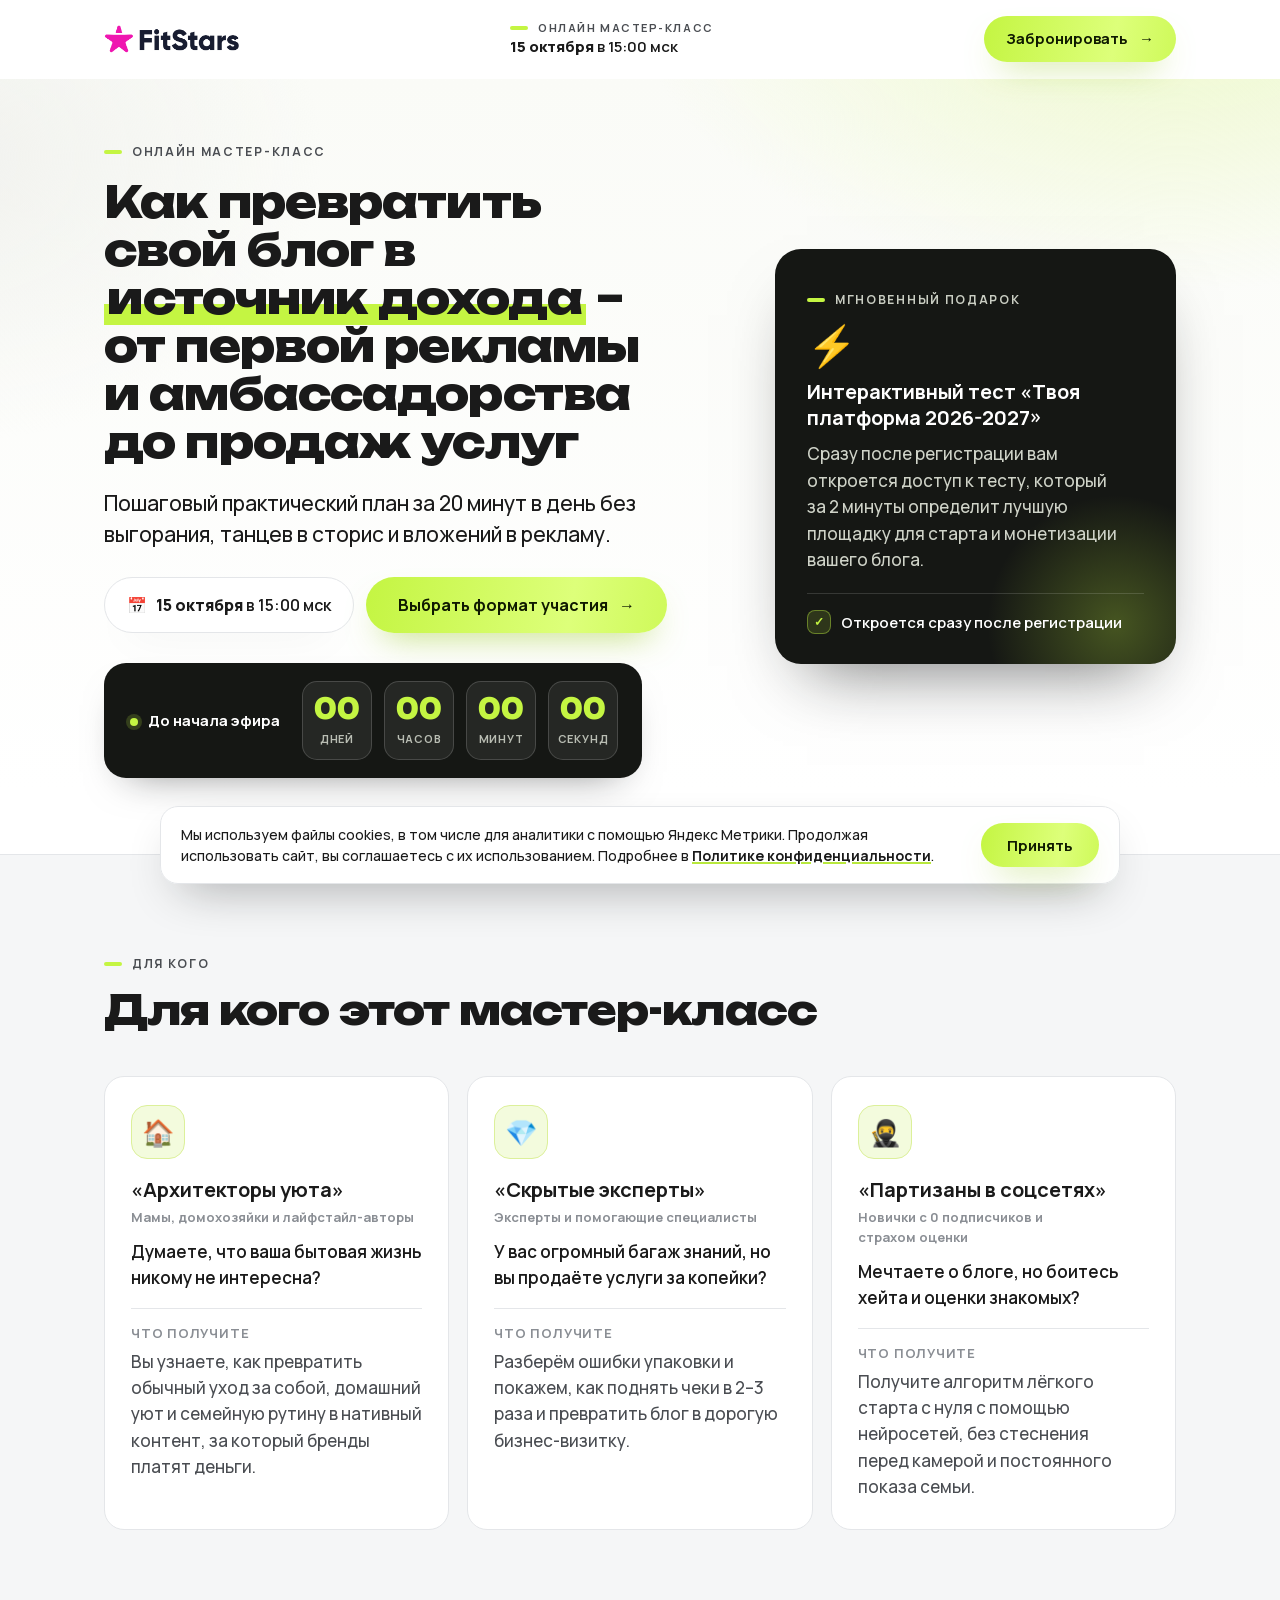
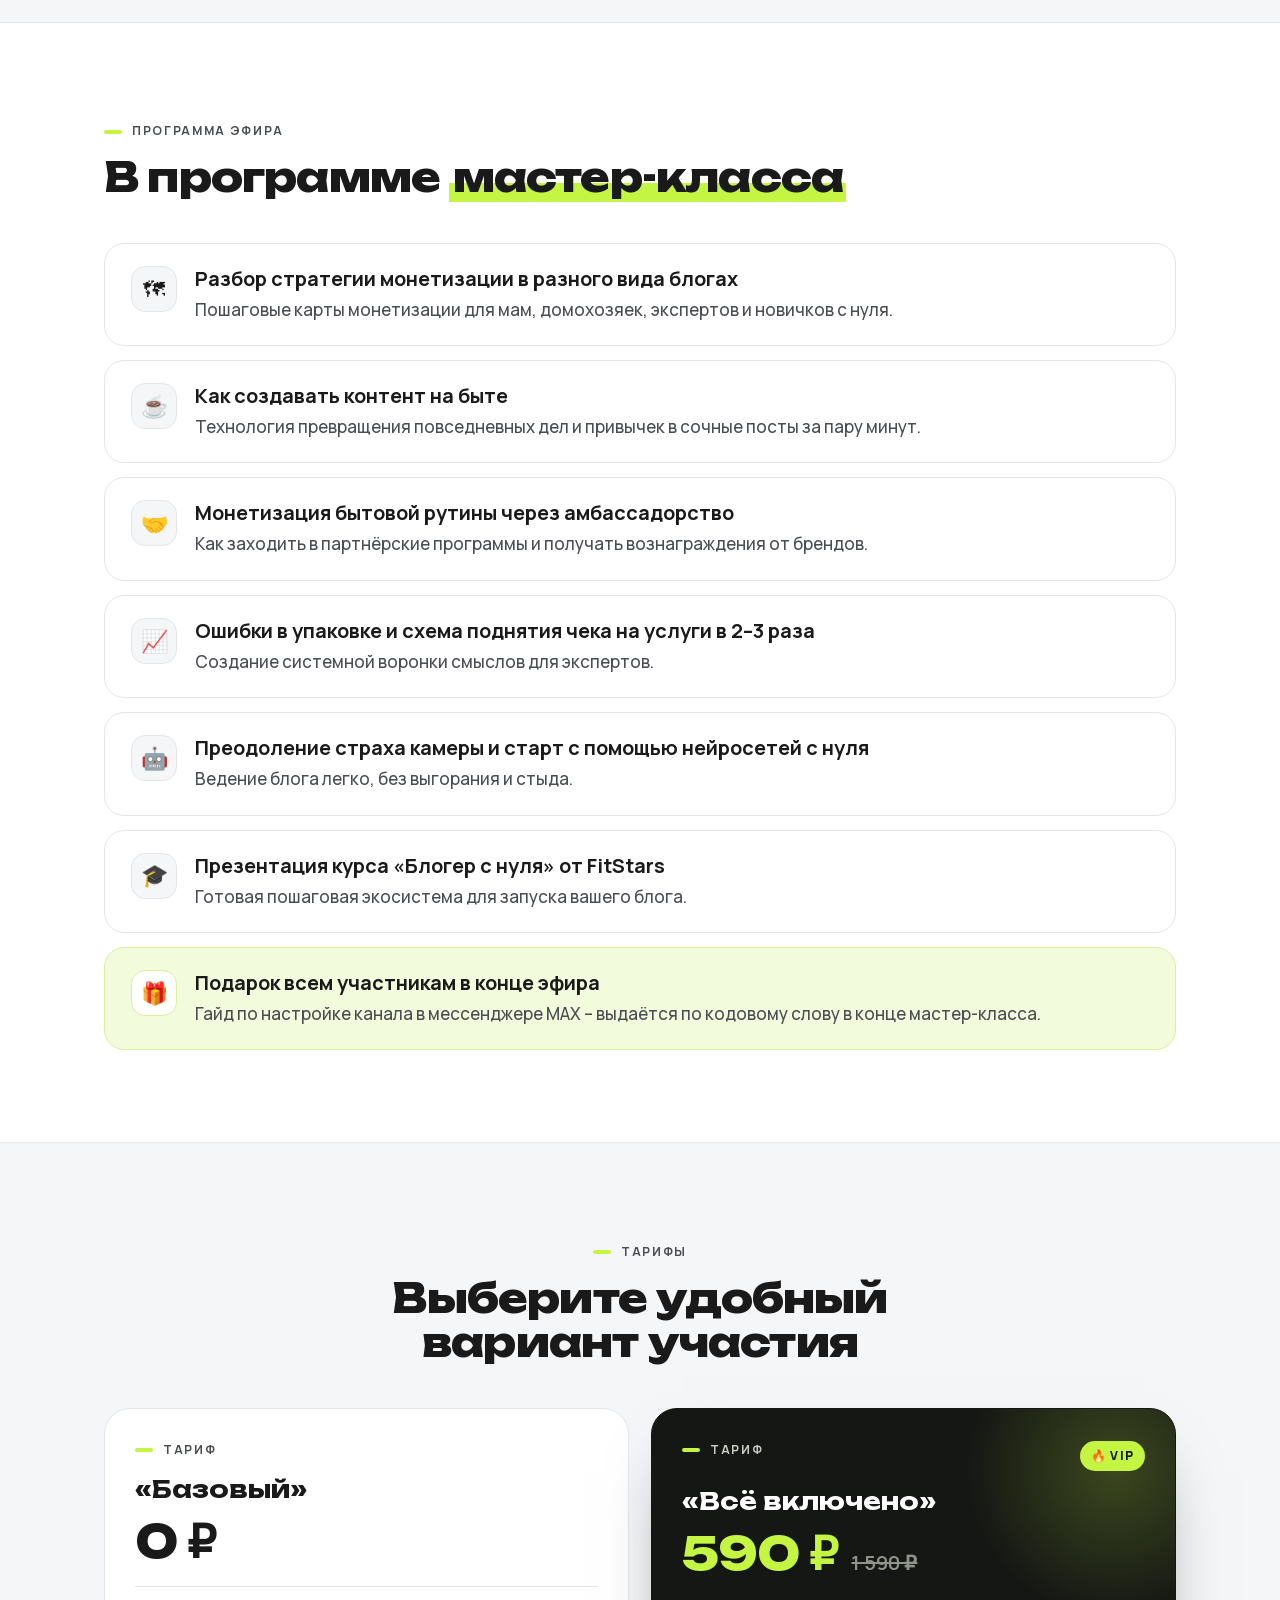
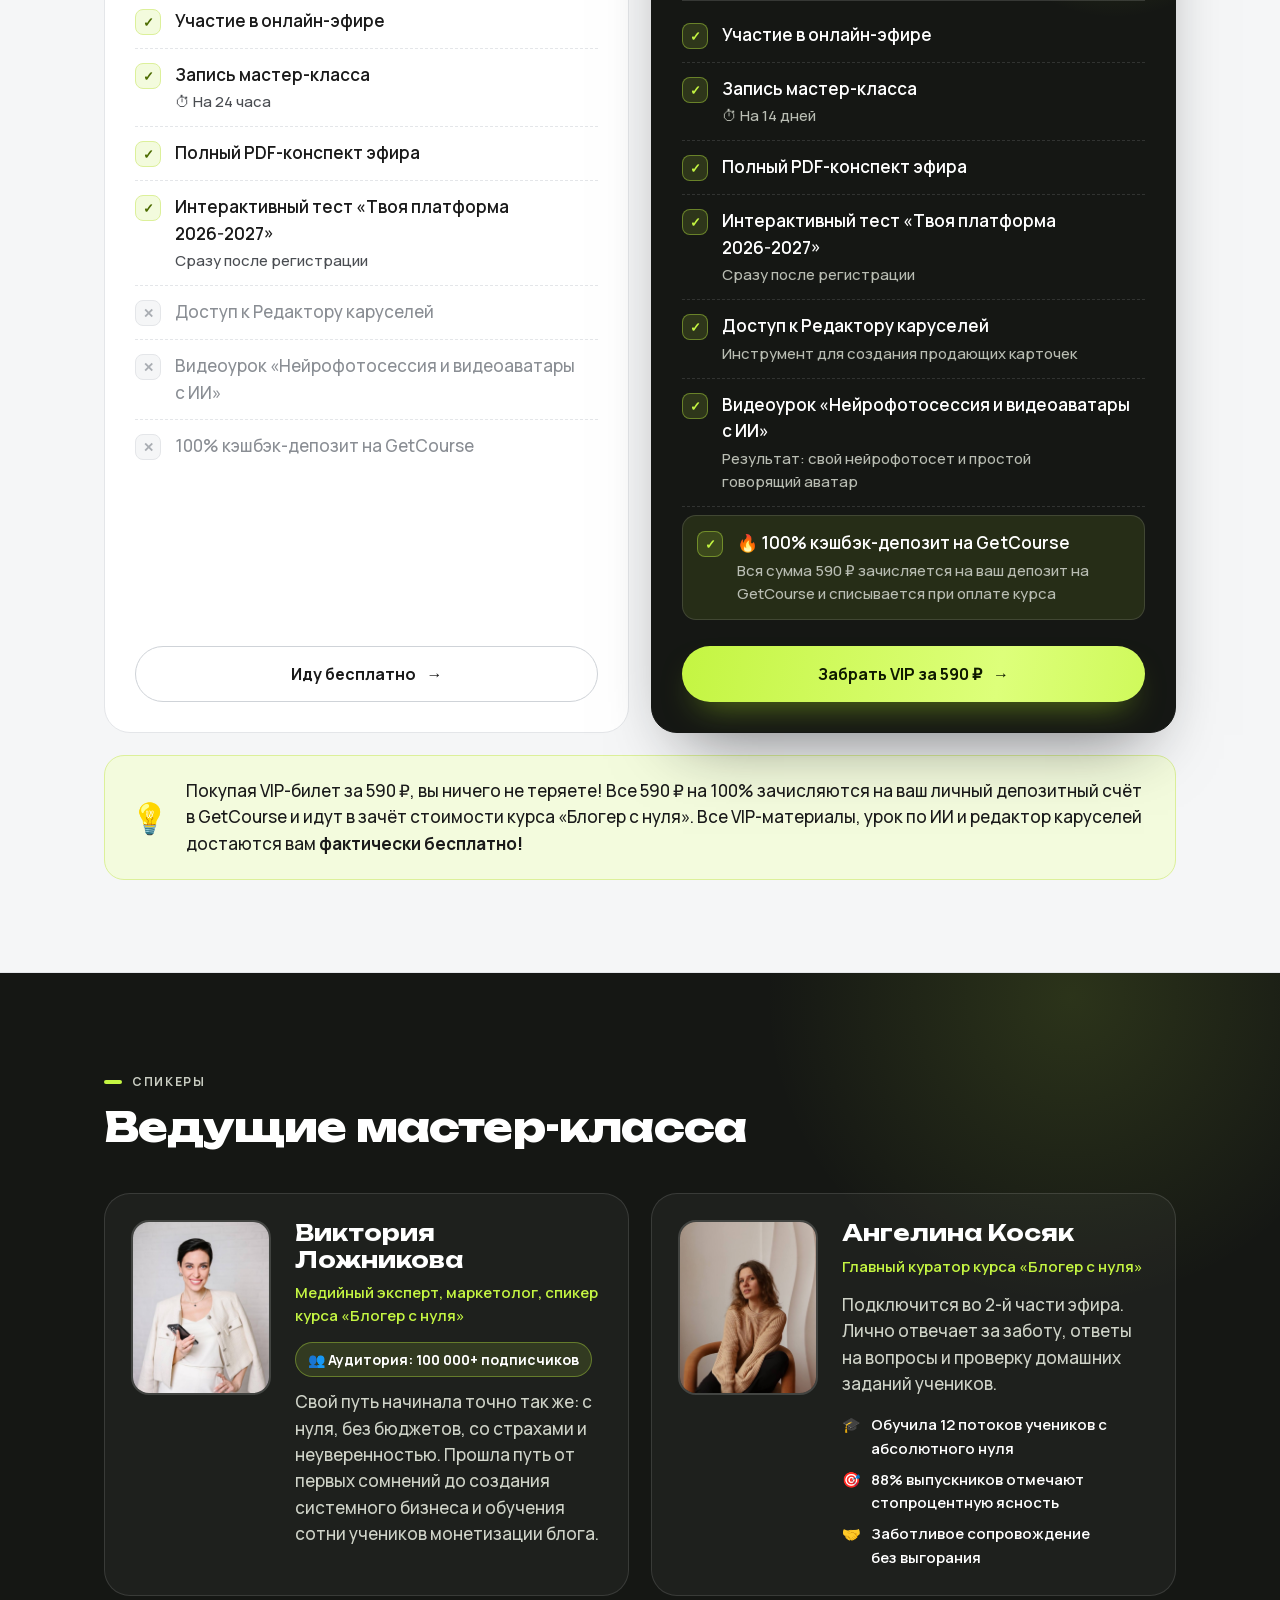
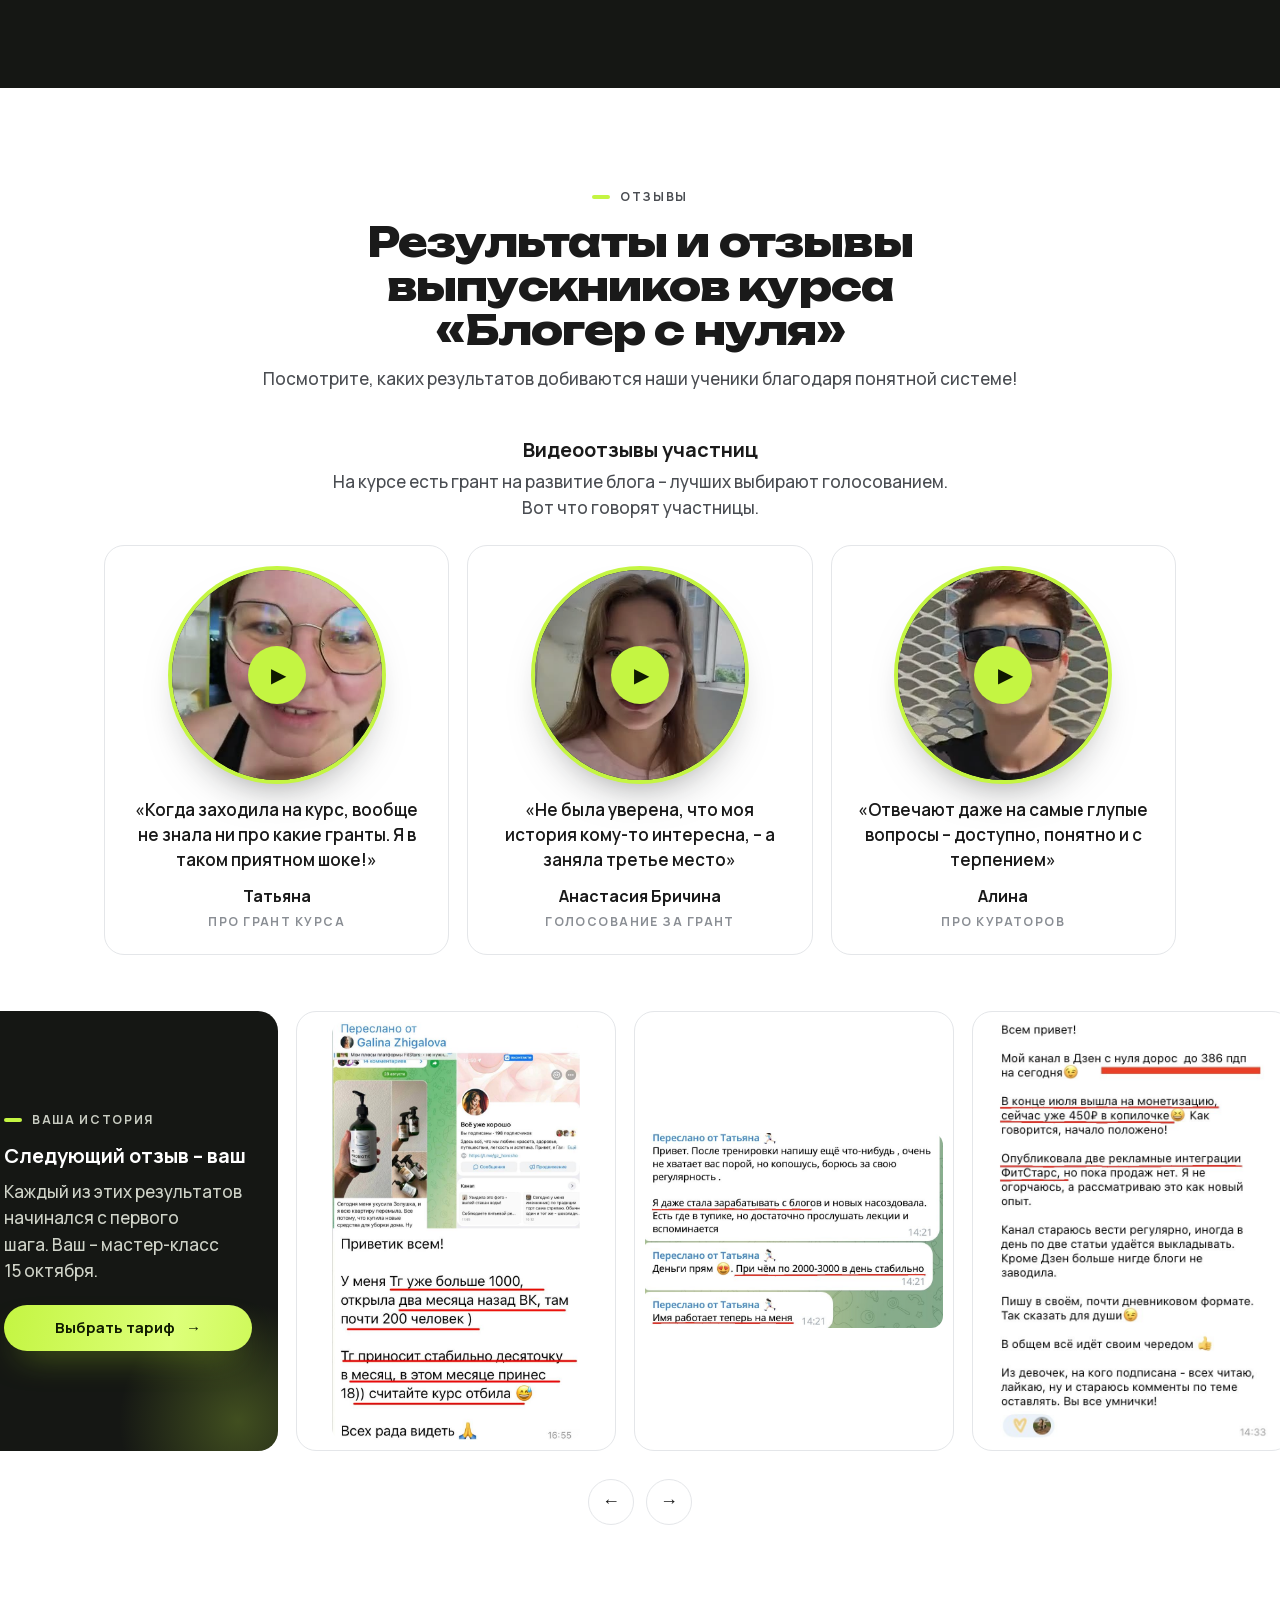
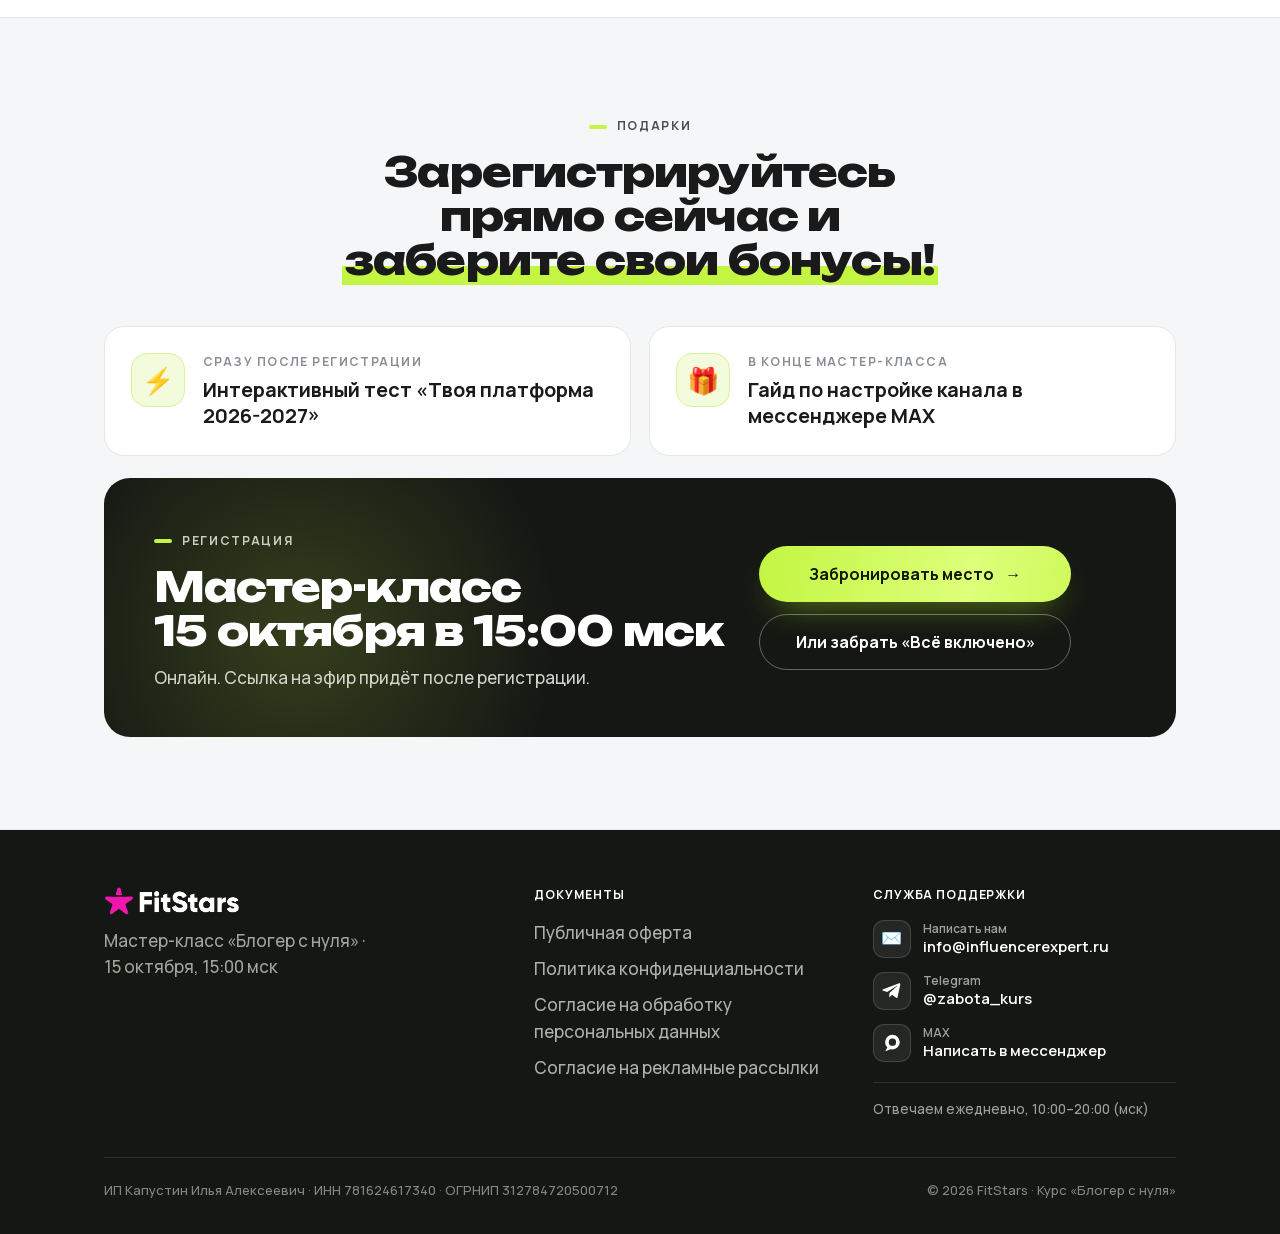
==== commit 32f9e18b: "Лендинг МК «Блогер с нуля» (октябрь)" ====
--- a/blog-v-dohod/index.html
+++ b/blog-v-dohod/index.html
@@ -869,8 +869,8 @@
         <p>Онлайн. Ссылка на эфир придёт после регистрации.</p>
       </div>
       <div class="reg-side">
-        <button type="button" class="btn" data-modal="modal-free">Зарегистрироваться на мастер-класс <span class="arw">→</span></button>
-        <button type="button" class="btn btn-ghost" data-modal="modal-vip">Или забрать VIP за 590 ₽</button>
+        <button type="button" class="btn" data-modal="modal-free">Забронировать место <span class="arw">→</span></button>
+        <button type="button" class="btn btn-ghost" data-modal="modal-vip">Или забрать «Всё включено»</button>
       </div>
     </div>
   </div>
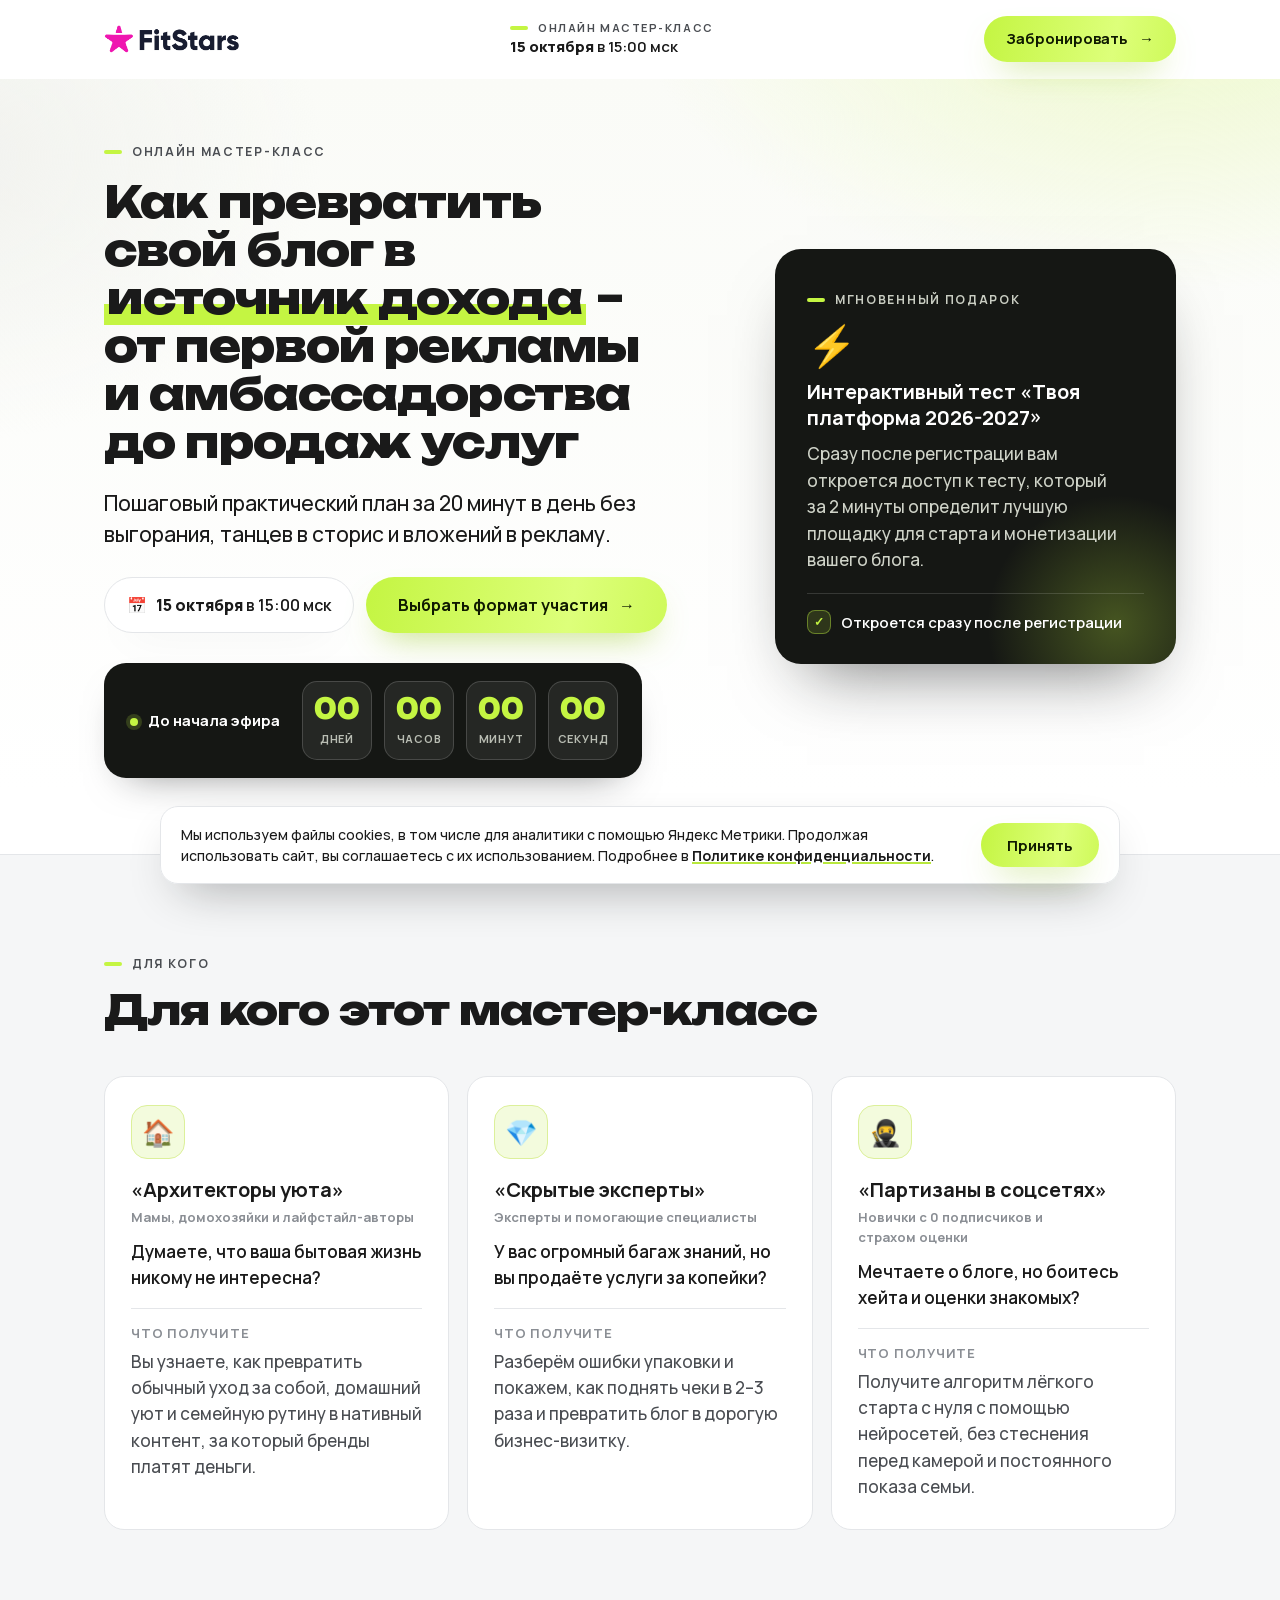
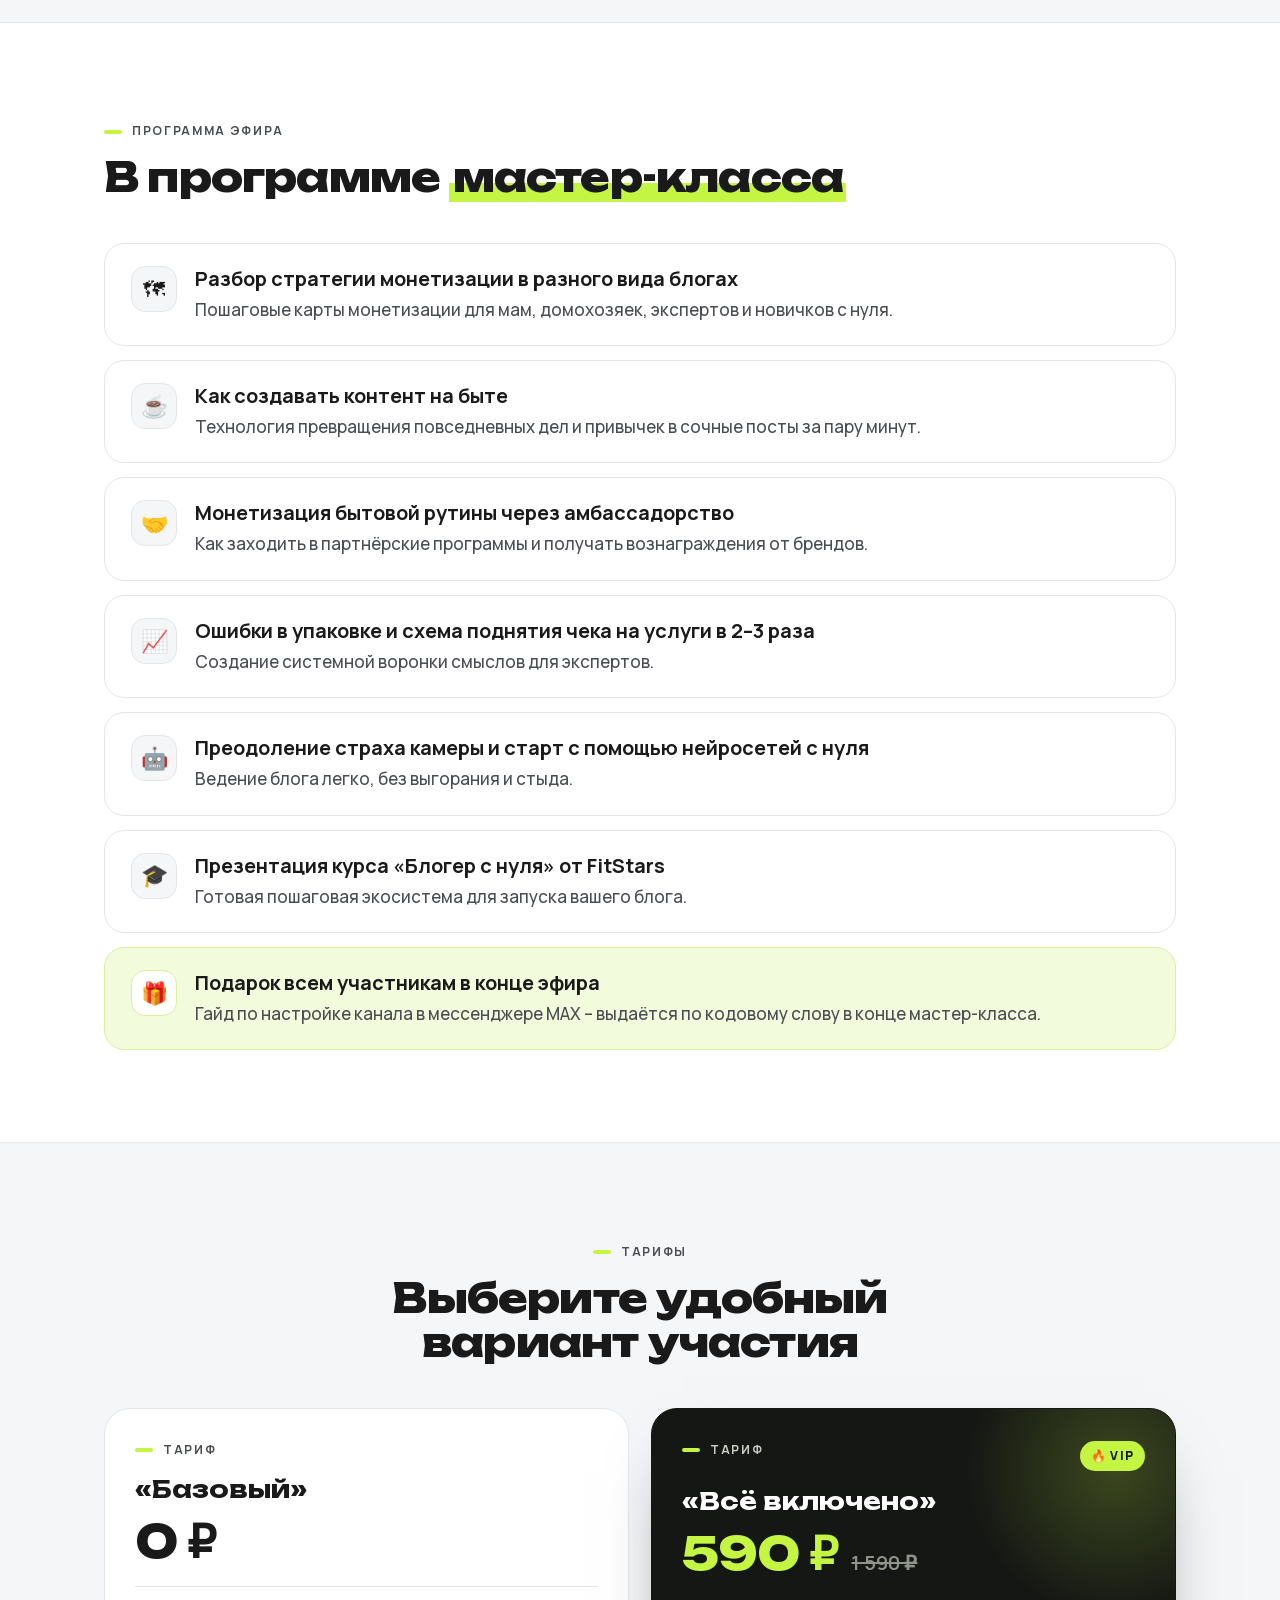
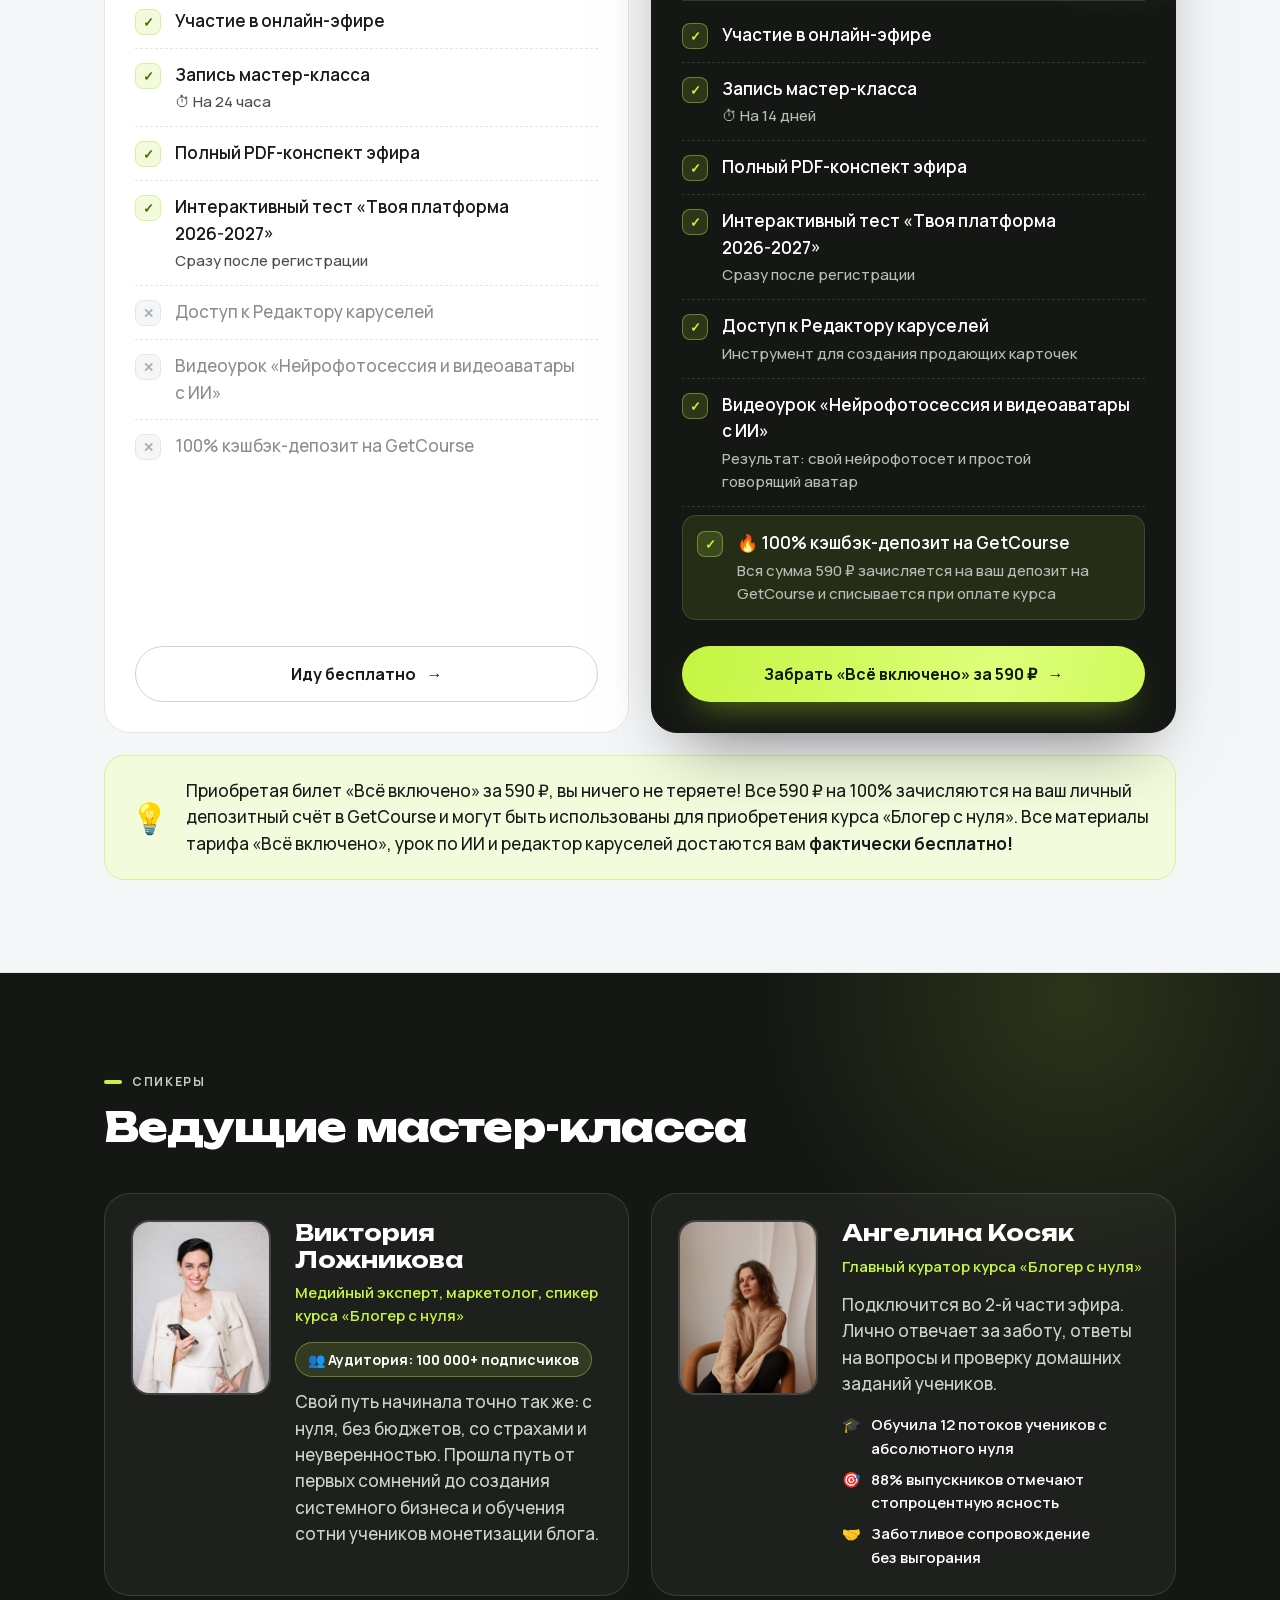
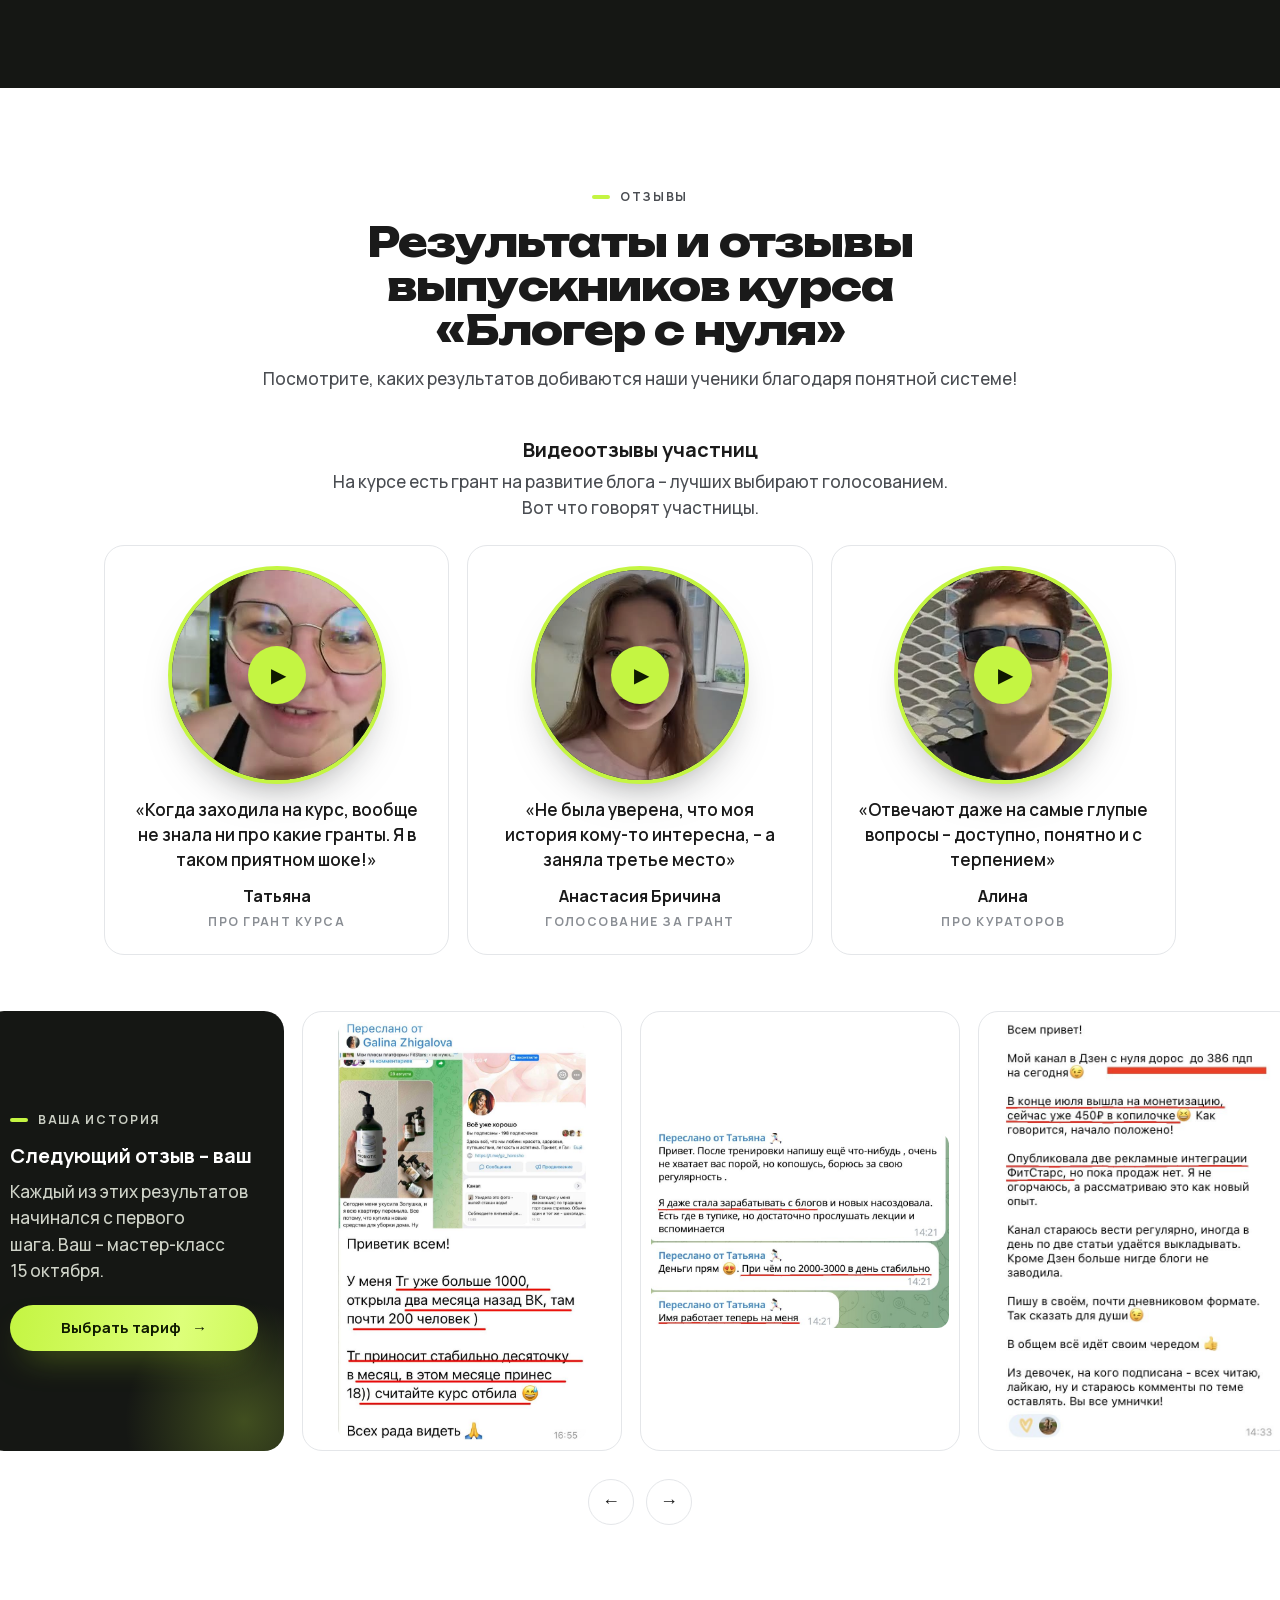
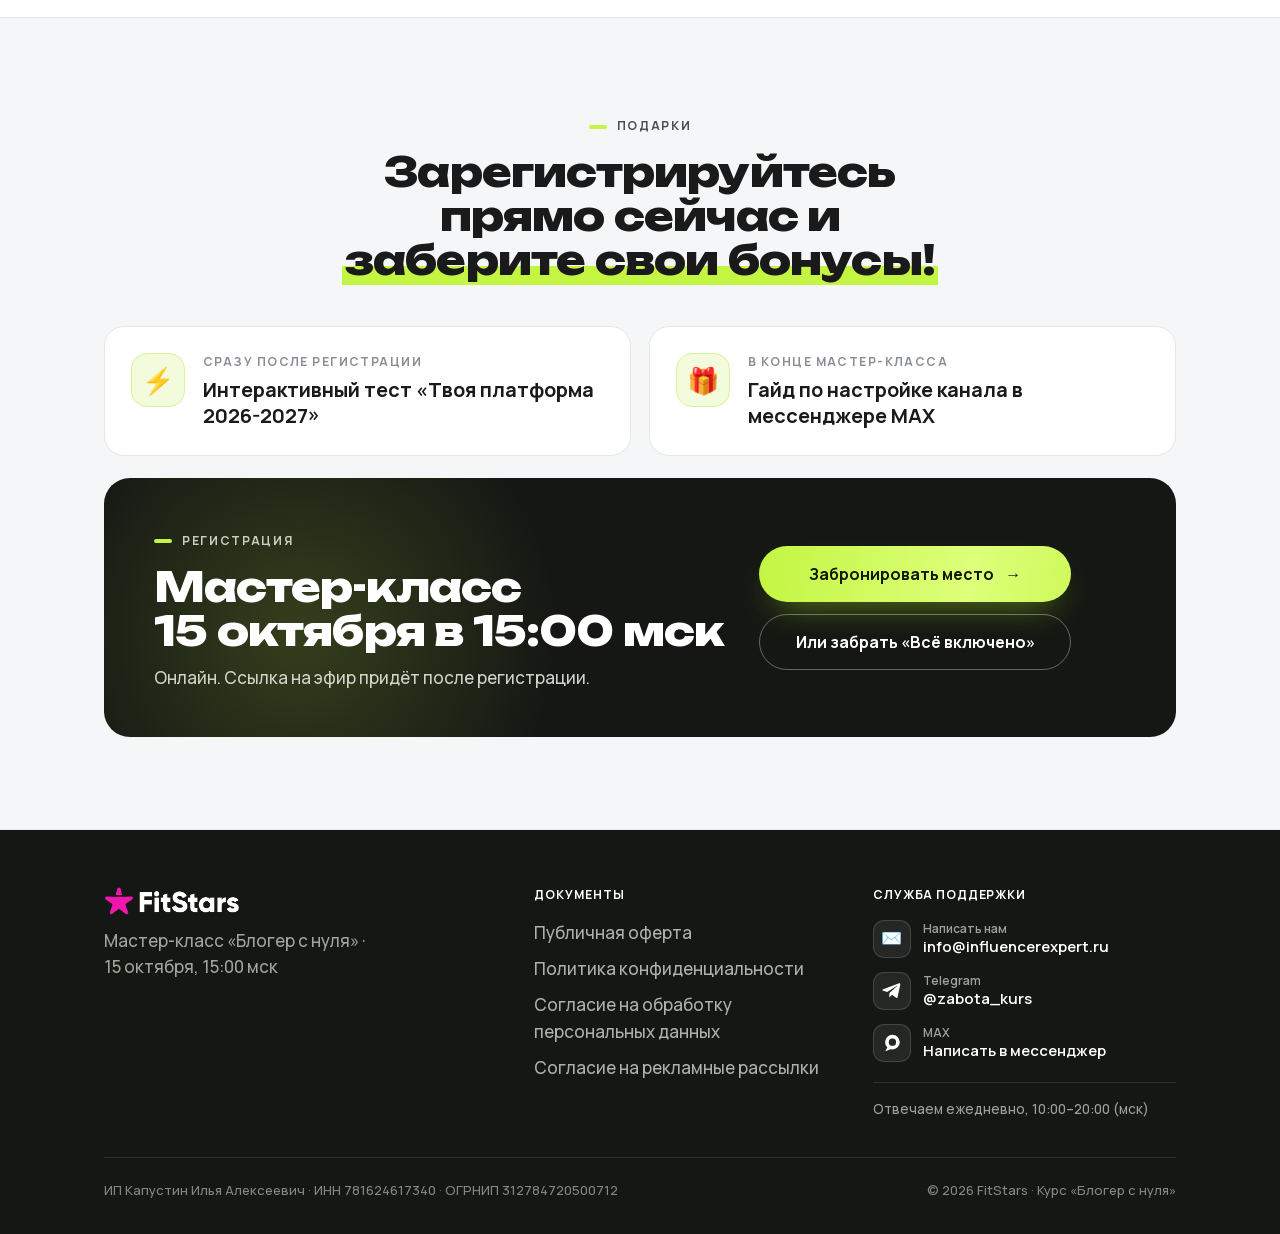
==== commit 83135c94: "Лендинг МК «Блогер с нуля» (октябрь)" ====
--- a/blog-v-dohod/index.html
+++ b/blog-v-dohod/index.html
@@ -726,12 +726,12 @@
           <li class="yes"><span class="mk">✓</span><span><span class="t">Видеоурок «Нейрофотосессия и видеоаватары с ИИ»</span><span class="d">Результат: свой нейрофотосет и простой говорящий аватар</span></span></li>
           <li class="yes cash"><span class="mk">✓</span><span><span class="t">🔥 100% кэшбэк-депозит на GetCourse</span><span class="d">Вся сумма 590 ₽ зачисляется на ваш депозит на GetCourse и списывается при оплате курса</span></span></li>
         </ul>
-        <button type="button" class="btn" data-modal="modal-vip">Забрать VIP за 590 ₽ <span class="arw">→</span></button>
+        <button type="button" class="btn" data-modal="modal-vip">Забрать «Всё включено» за 590 ₽ <span class="arw">→</span></button>
       </div>
     </div>
     <div class="cash-note reveal">
       <span class="em" aria-hidden="true">💡</span>
-      <p>Покупая VIP-билет за 590 ₽, вы ничего не теряете! Все 590 ₽ на 100% зачисляются на ваш личный депозитный счёт в GetCourse и идут в зачёт стоимости курса «Блогер с нуля». Все VIP-материалы, урок по ИИ и редактор каруселей достаются вам <b>фактически бесплатно!</b></p>
+      <p>Приобретая билет «Всё включено» за 590&nbsp;₽, вы ничего не теряете! Все 590&nbsp;₽ на 100% зачисляются на ваш личный депозитный счёт в GetCourse и могут быть использованы для приобретения курса «Блогер с нуля». Все материалы тарифа «Всё включено», урок по ИИ и редактор каруселей достаются вам <b>фактически бесплатно!</b></p>
     </div>
   </div>
 </section>
@@ -946,7 +946,7 @@
     <button class="modal-close" data-close aria-label="Закрыть">&times;</button>
     <div class="modal-head">
       <span class="label">Тариф «Всё включено» · 590 ₽</span>
-      <h2>VIP-участие в мастер-классе</h2>
+      <h2>Участие в мастер-классе «Всё включено»</h2>
     </div>
     <div class="modal-body">
       <!-- GetCourse widget «Блогер | Платно» (VIP 590 ₽) – подключается скриптом внизу страницы -->
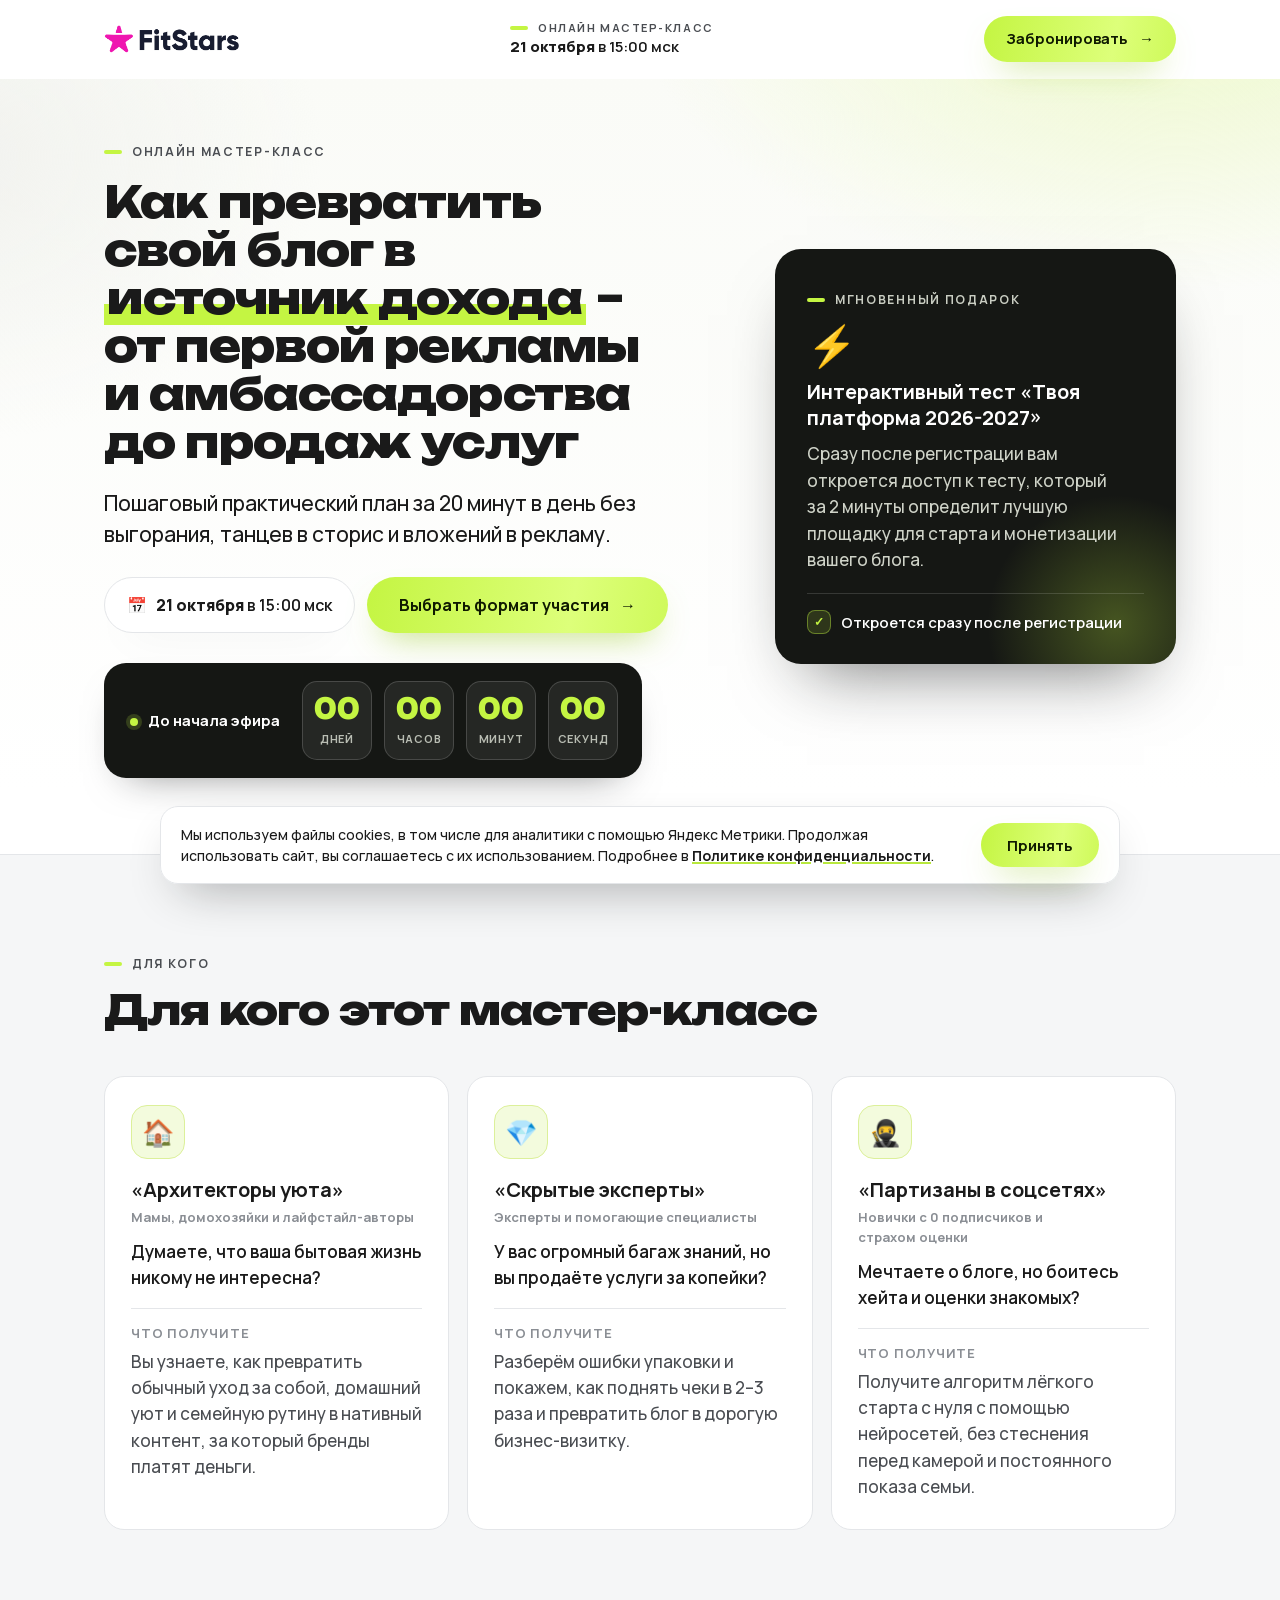
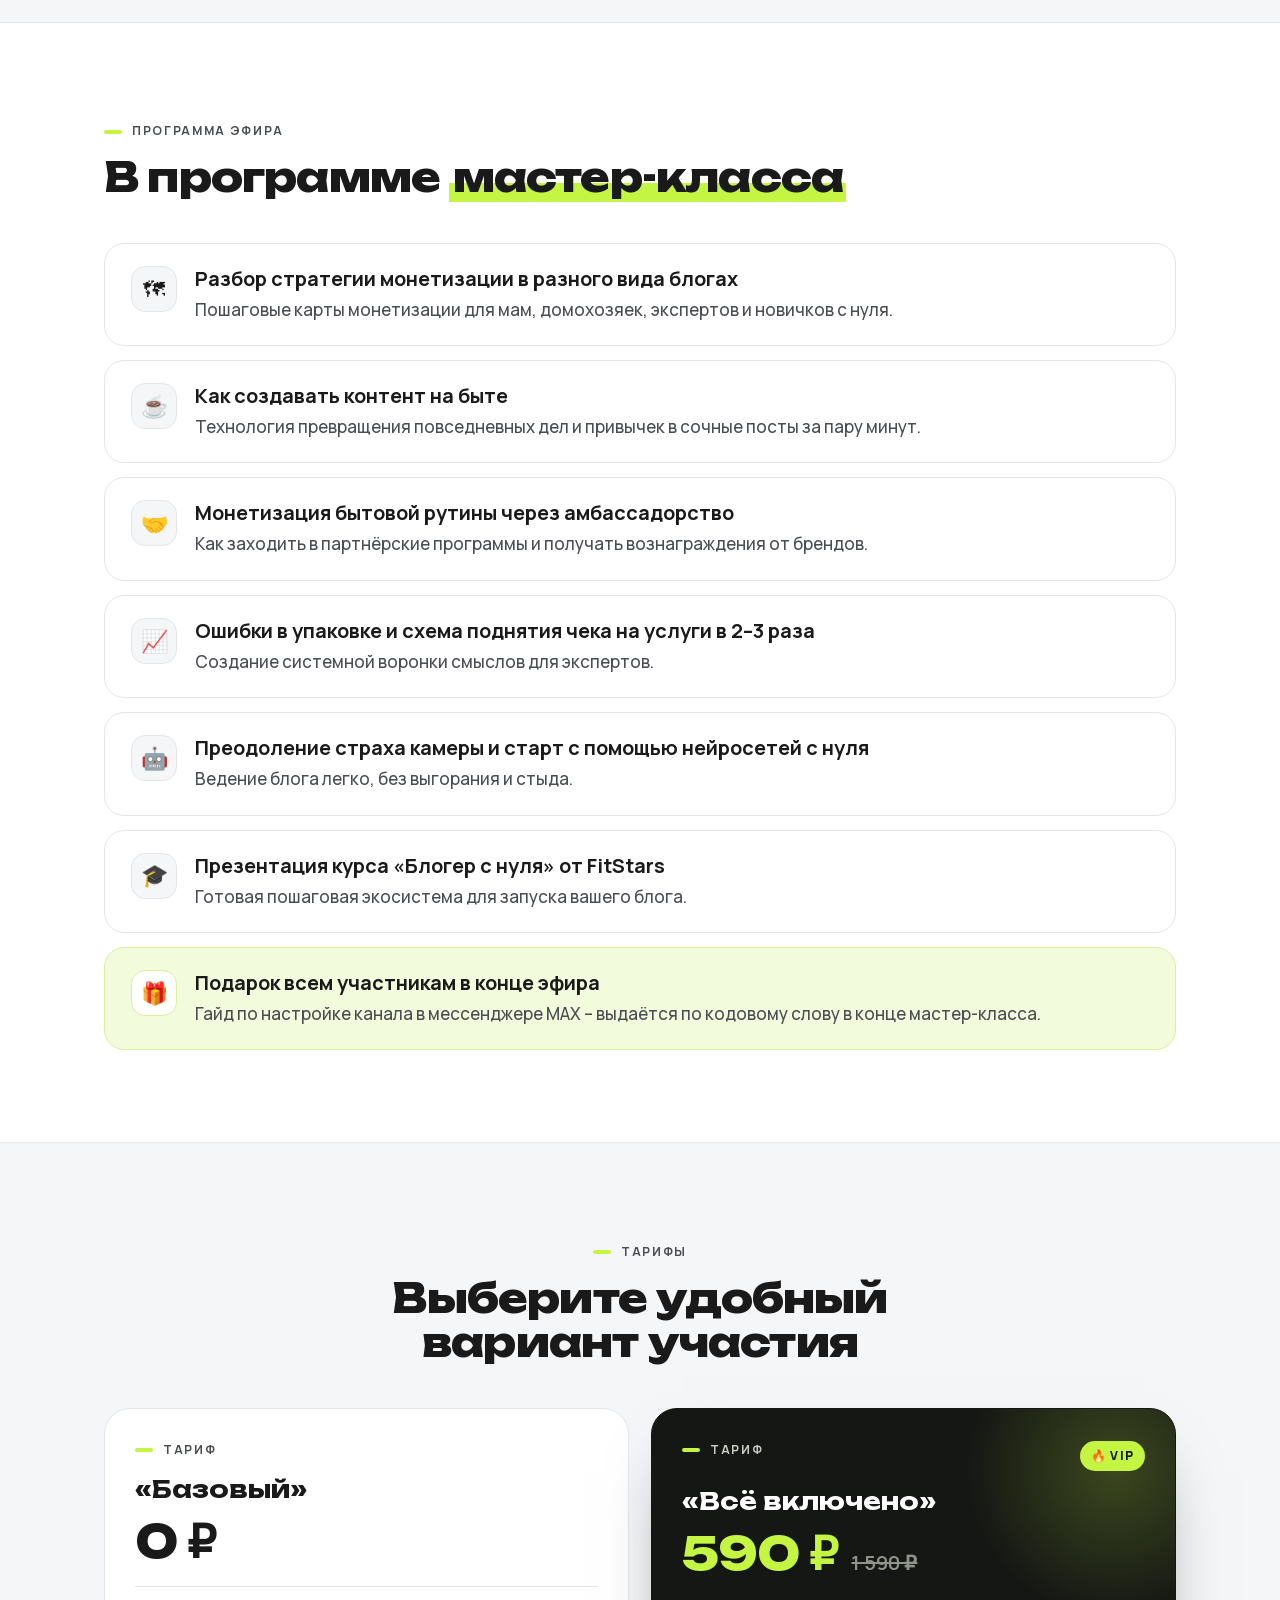
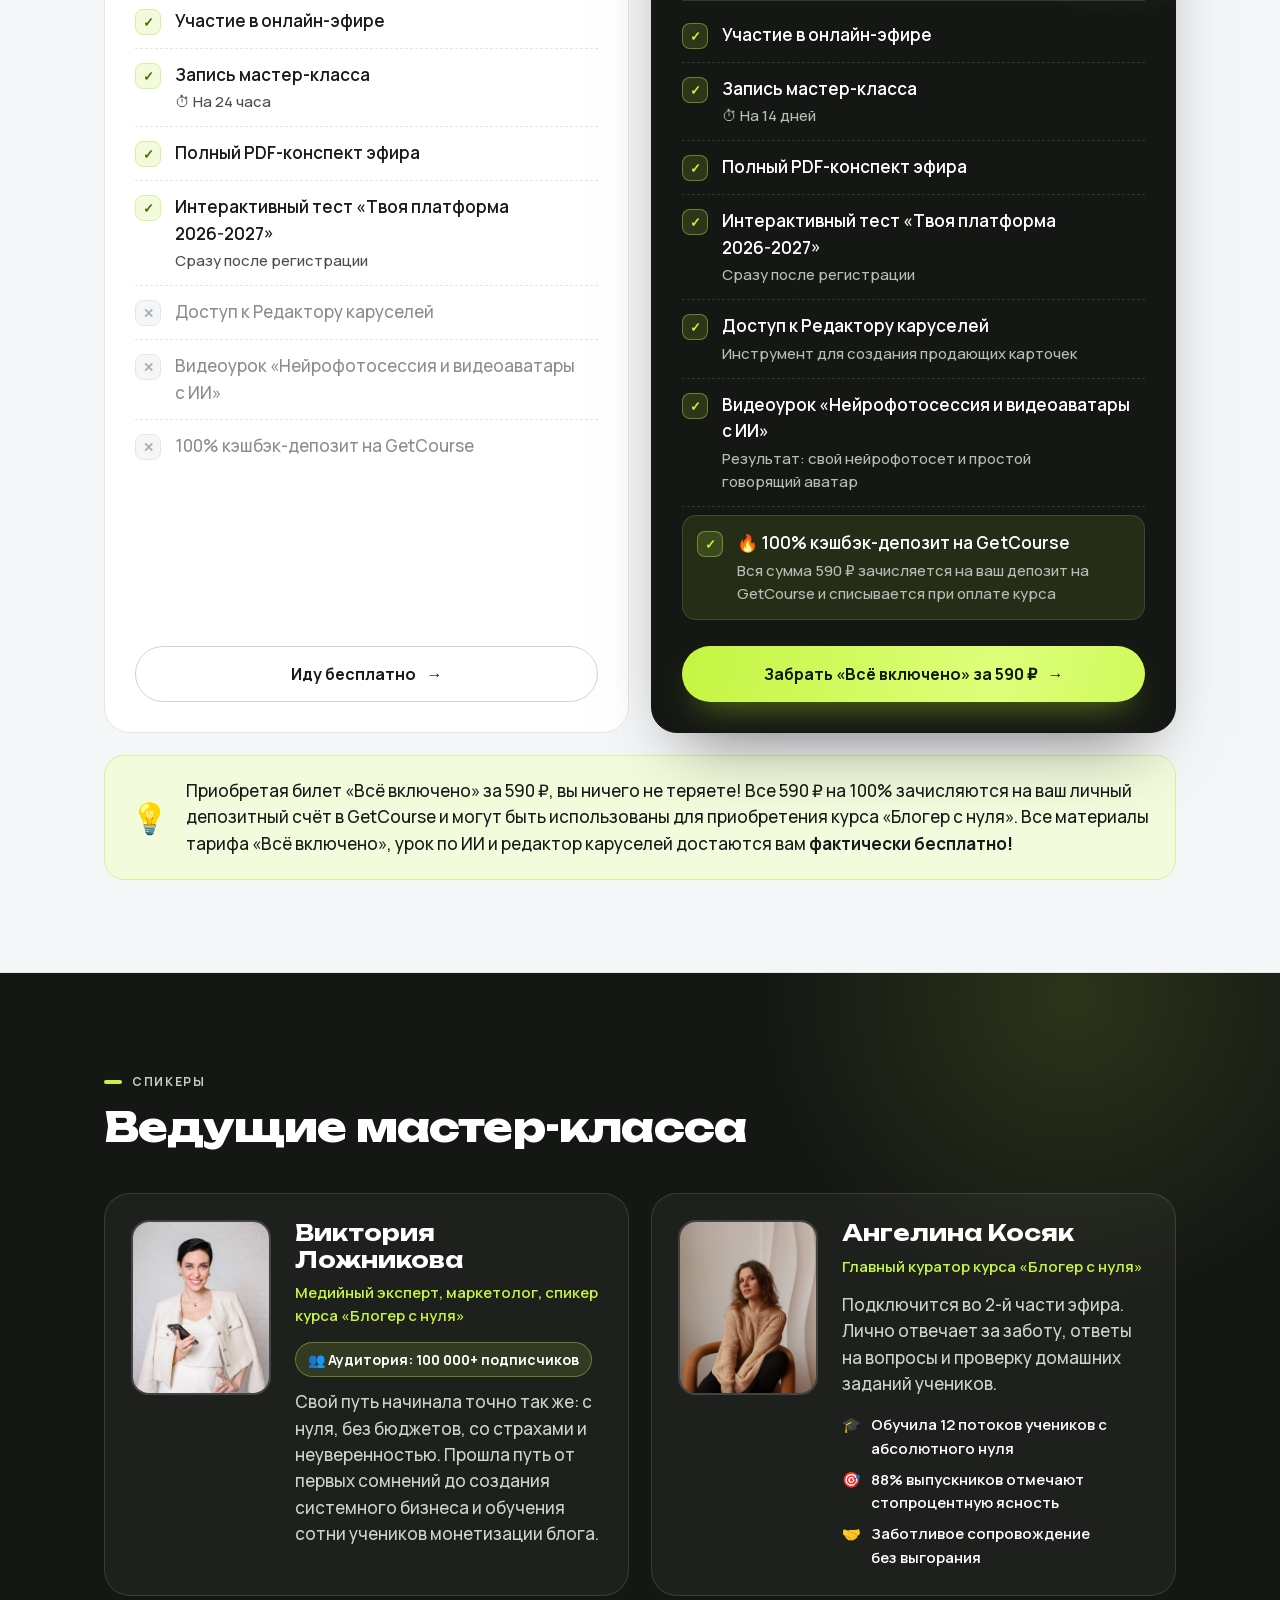
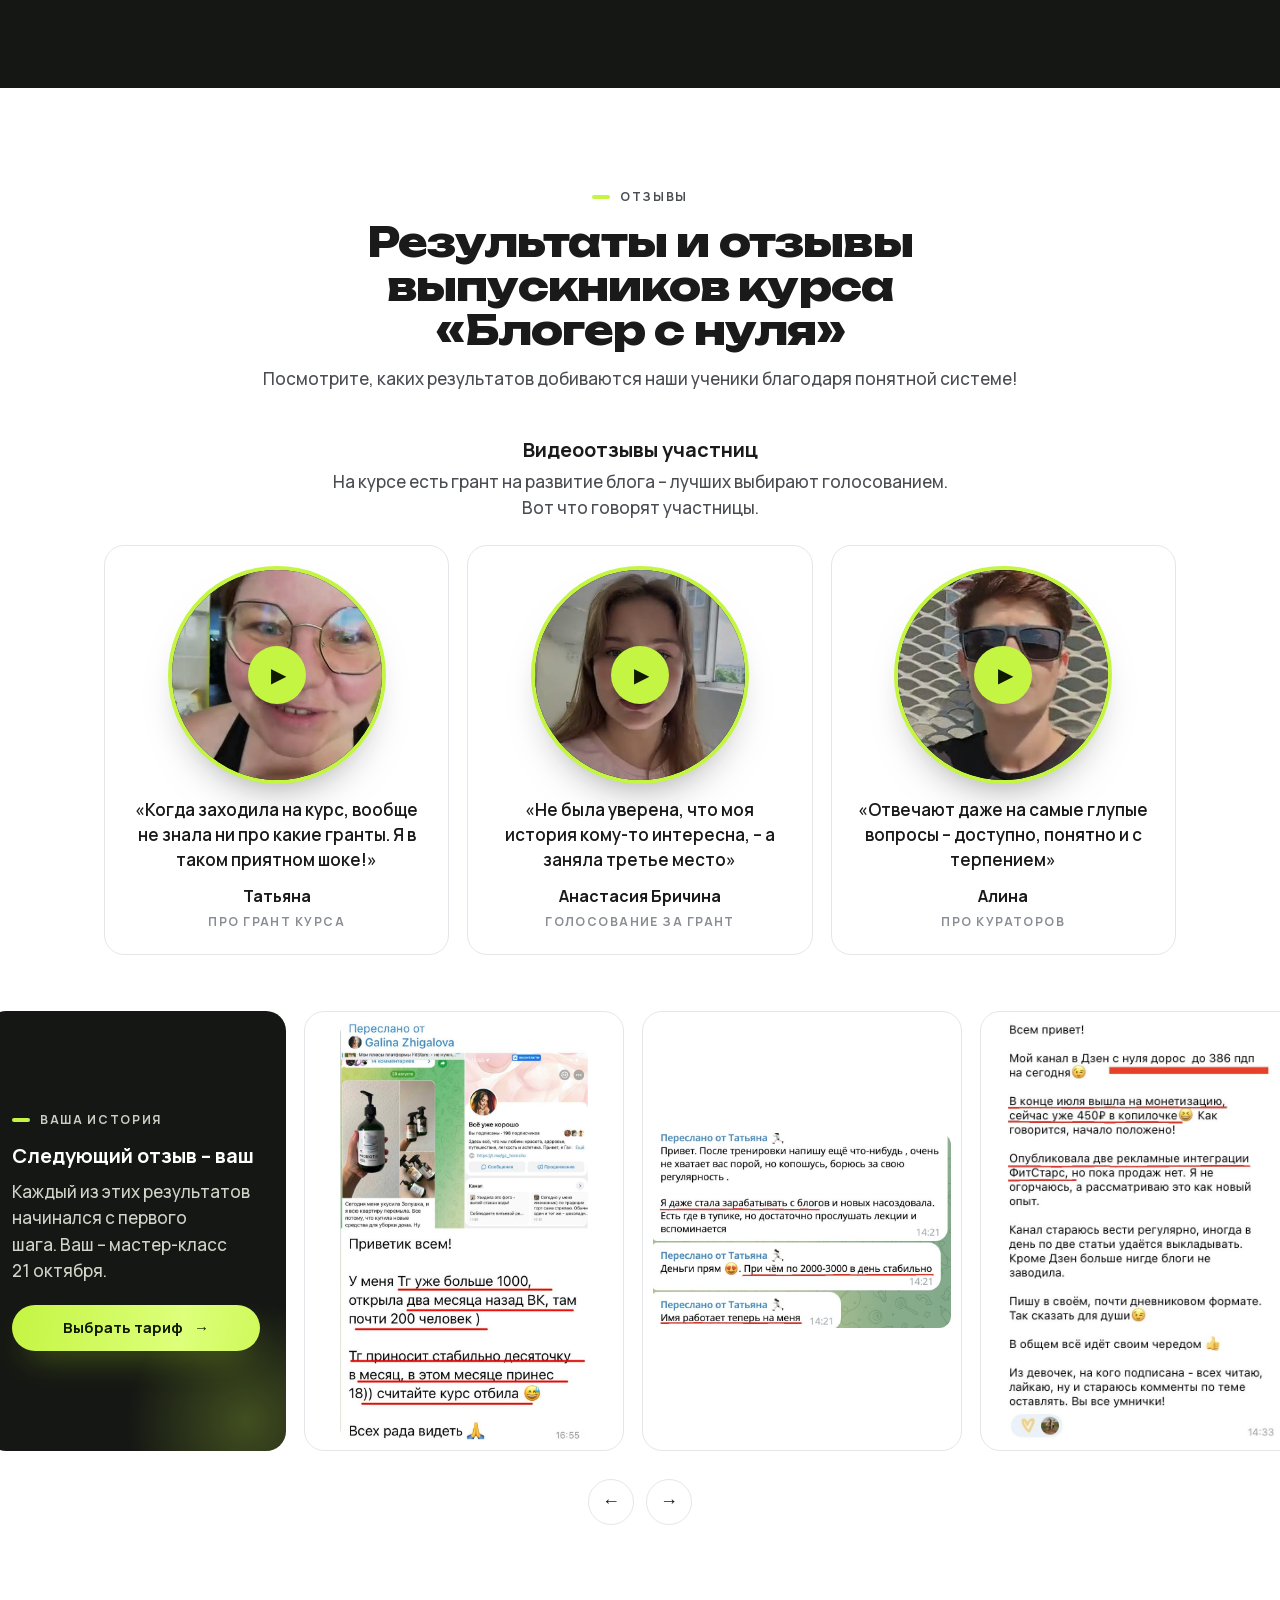
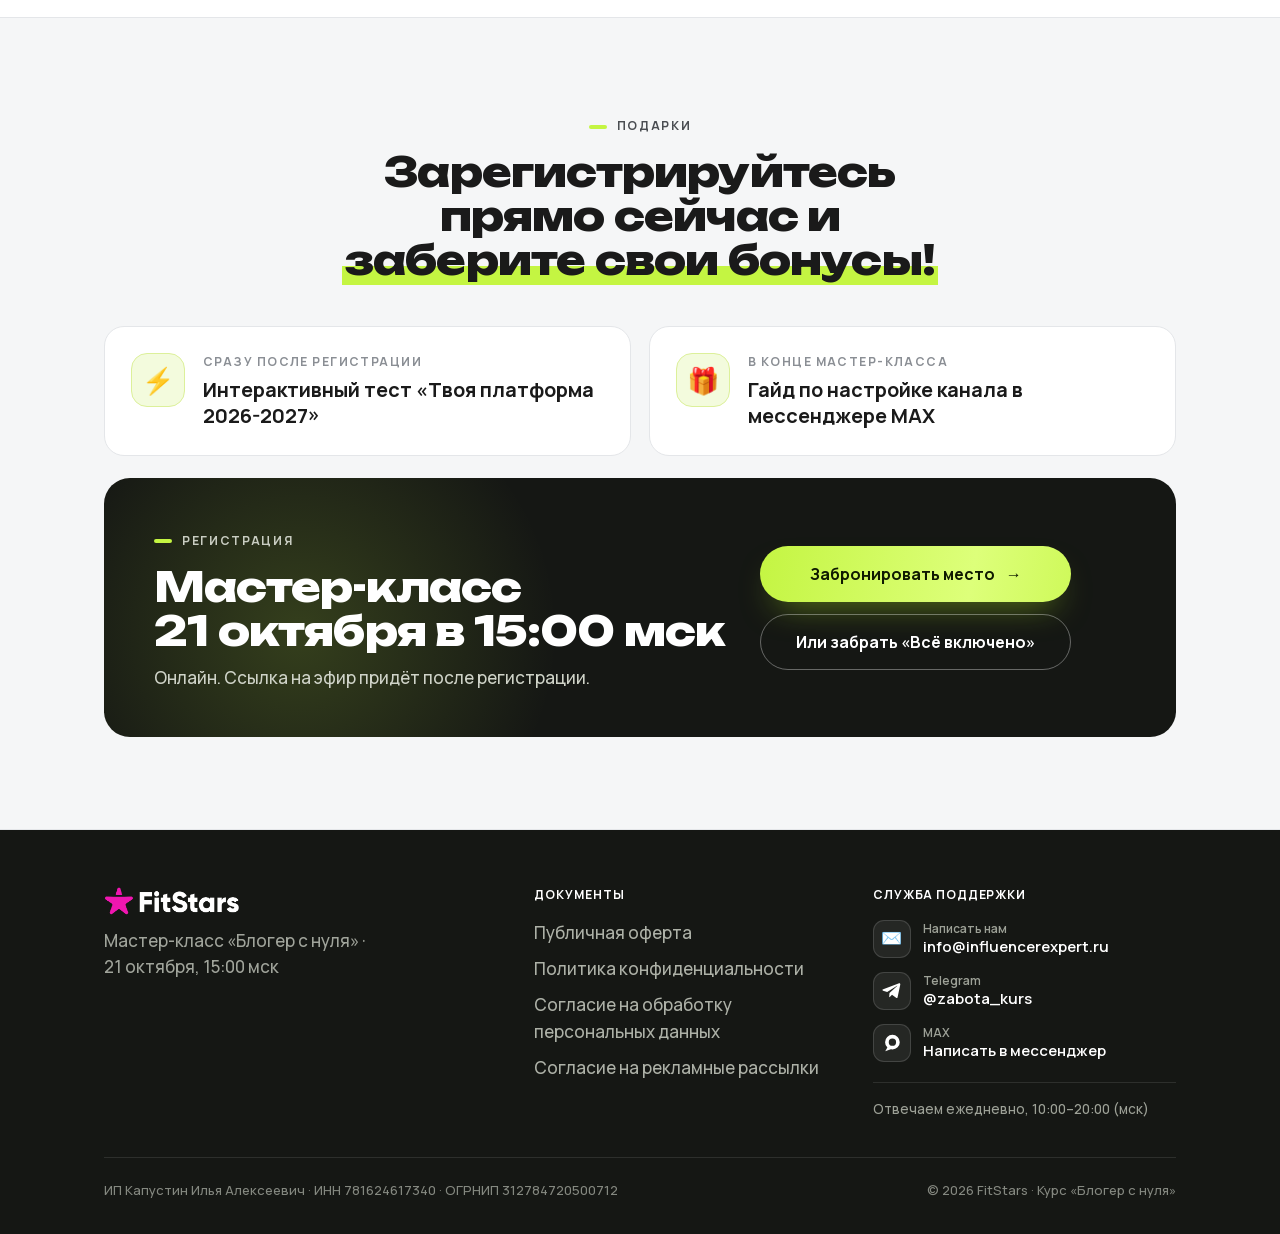
==== commit bbf3e963: "Лендинг МК «Блогер с нуля» (октябрь)" ====
--- a/blog-v-dohod/index.html
+++ b/blog-v-dohod/index.html
@@ -3,10 +3,10 @@
 <head>
 <meta charset="UTF-8">
 <meta name="viewport" content="width=device-width, initial-scale=1.0">
-<title>Мастер-класс «Блогер с нуля» – 15 октября, 15:00 мск</title>
-<meta name="description" content="Онлайн мастер-класс FitStars: как превратить свой блог в источник дохода – от первой рекламы и амбассадорства до продаж услуг. 15 октября, 15:00 мск.">
+<title>Мастер-класс «Блогер с нуля» – 21 октября, 15:00 мск</title>
+<meta name="description" content="Онлайн мастер-класс FitStars: как превратить свой блог в источник дохода – от первой рекламы и амбассадорства до продаж услуг. 21 октября, 15:00 мск.">
 <meta property="og:type" content="website">
-<meta property="og:title" content="Как превратить свой блог в источник дохода – мастер-класс 15 октября">
+<meta property="og:title" content="Как превратить свой блог в источник дохода – мастер-класс 21 октября">
 <meta property="og:description" content="Пошаговый план за 20 минут в день: от первой рекламы и амбассадорства до продаж услуг. Онлайн, 15:00 мск.">
 <!-- шрифты лежат на самом сайте (fonts/), без Google: страница не ждёт внешний сервер -->
 <link rel="preload" href="fonts/manrope-cyrillic.woff2" as="font" type="font/woff2" crossorigin>
@@ -615,7 +615,7 @@
     </div>
     <div class="hdr-mid">
       <span class="label">Онлайн мастер-класс</span>
-      <span class="when"><b>15&nbsp;октября</b> в&nbsp;15:00&nbsp;мск</span>
+      <span class="when"><b>21&nbsp;октября</b> в&nbsp;15:00&nbsp;мск</span>
     </div>
     <a class="btn btn-sm" href="#tarify">Забронировать <span class="arw">→</span></a>
   </div>
@@ -630,7 +630,7 @@
         <h1>Как превратить свой блог в <span class="mark">источник дохода</span> – от первой рекламы и амбассадорства до продаж услуг</h1>
         <p class="hero-sub">Пошаговый практический план за 20 минут в день без выгорания, танцев в сторис и вложений в рекламу.</p>
         <div class="hero-cta">
-          <span class="hero-date">📅 <span><b>15&nbsp;октября</b> в&nbsp;15:00&nbsp;мск</span></span>
+          <span class="hero-date">📅 <span><b>21&nbsp;октября</b> в&nbsp;15:00&nbsp;мск</span></span>
           <a class="btn" href="#tarify">Выбрать формат участия <span class="arw">→</span></a>
         </div>
         <div class="hero-clock">
@@ -804,7 +804,7 @@
       <div class="rv-cta">
         <span class="label">Ваша история</span>
         <h3>Следующий отзыв – ваш</h3>
-        <p>Каждый из этих результатов начинался с первого шага. Ваш – мастер-класс 15 октября.</p>
+        <p>Каждый из этих результатов начинался с первого шага. Ваш – мастер-класс 21 октября.</p>
         <a class="btn btn-sm" href="#tarify">Выбрать тариф <span class="arw">→</span></a>
       </div>
       <button type="button" class="rv"><img src="otzyvy/01.jpg?v=1791529640" width="1000" height="1684" alt="Отзыв выпускницы курса «Блогер с нуля»" loading="lazy"></button>
@@ -865,7 +865,7 @@
     <div class="reg-plate reveal">
       <div>
         <span class="label">Регистрация</span>
-        <h2>Мастер-класс <span class="nobr">15&nbsp;октября в&nbsp;15:00&nbsp;мск</span></h2>
+        <h2>Мастер-класс <span class="nobr">21&nbsp;октября в&nbsp;15:00&nbsp;мск</span></h2>
         <p>Онлайн. Ссылка на эфир придёт после регистрации.</p>
       </div>
       <div class="reg-side">
@@ -884,7 +884,7 @@
         <div class="brand">
           <img class="brand-logo" src="[data-uri]" alt="FitStars">
         </div>
-        <p>Мастер-класс «Блогер с нуля» · 15&nbsp;октября, 15:00&nbsp;мск</p>
+        <p>Мастер-класс «Блогер с нуля» · 21&nbsp;октября, 15:00&nbsp;мск</p>
       </div>
       <div class="foot-col">
         <h4>Документы</h4>
@@ -1068,7 +1068,7 @@
 
 // честный таймер до фиксированной даты
 (function(){
-  var target=new Date('2026-10-15T15:00:00+03:00').getTime();
+  var target=new Date('2026-10-21T15:00:00+03:00').getTime();
   var D=document.querySelectorAll('.cd-d'),H=document.querySelectorAll('.cd-h'),M=document.querySelectorAll('.cd-m'),S=document.querySelectorAll('.cd-s');
   function p(n){return String(n).padStart(2,'0')}
   function set(list,v){list.forEach(function(el){el.textContent=v})}
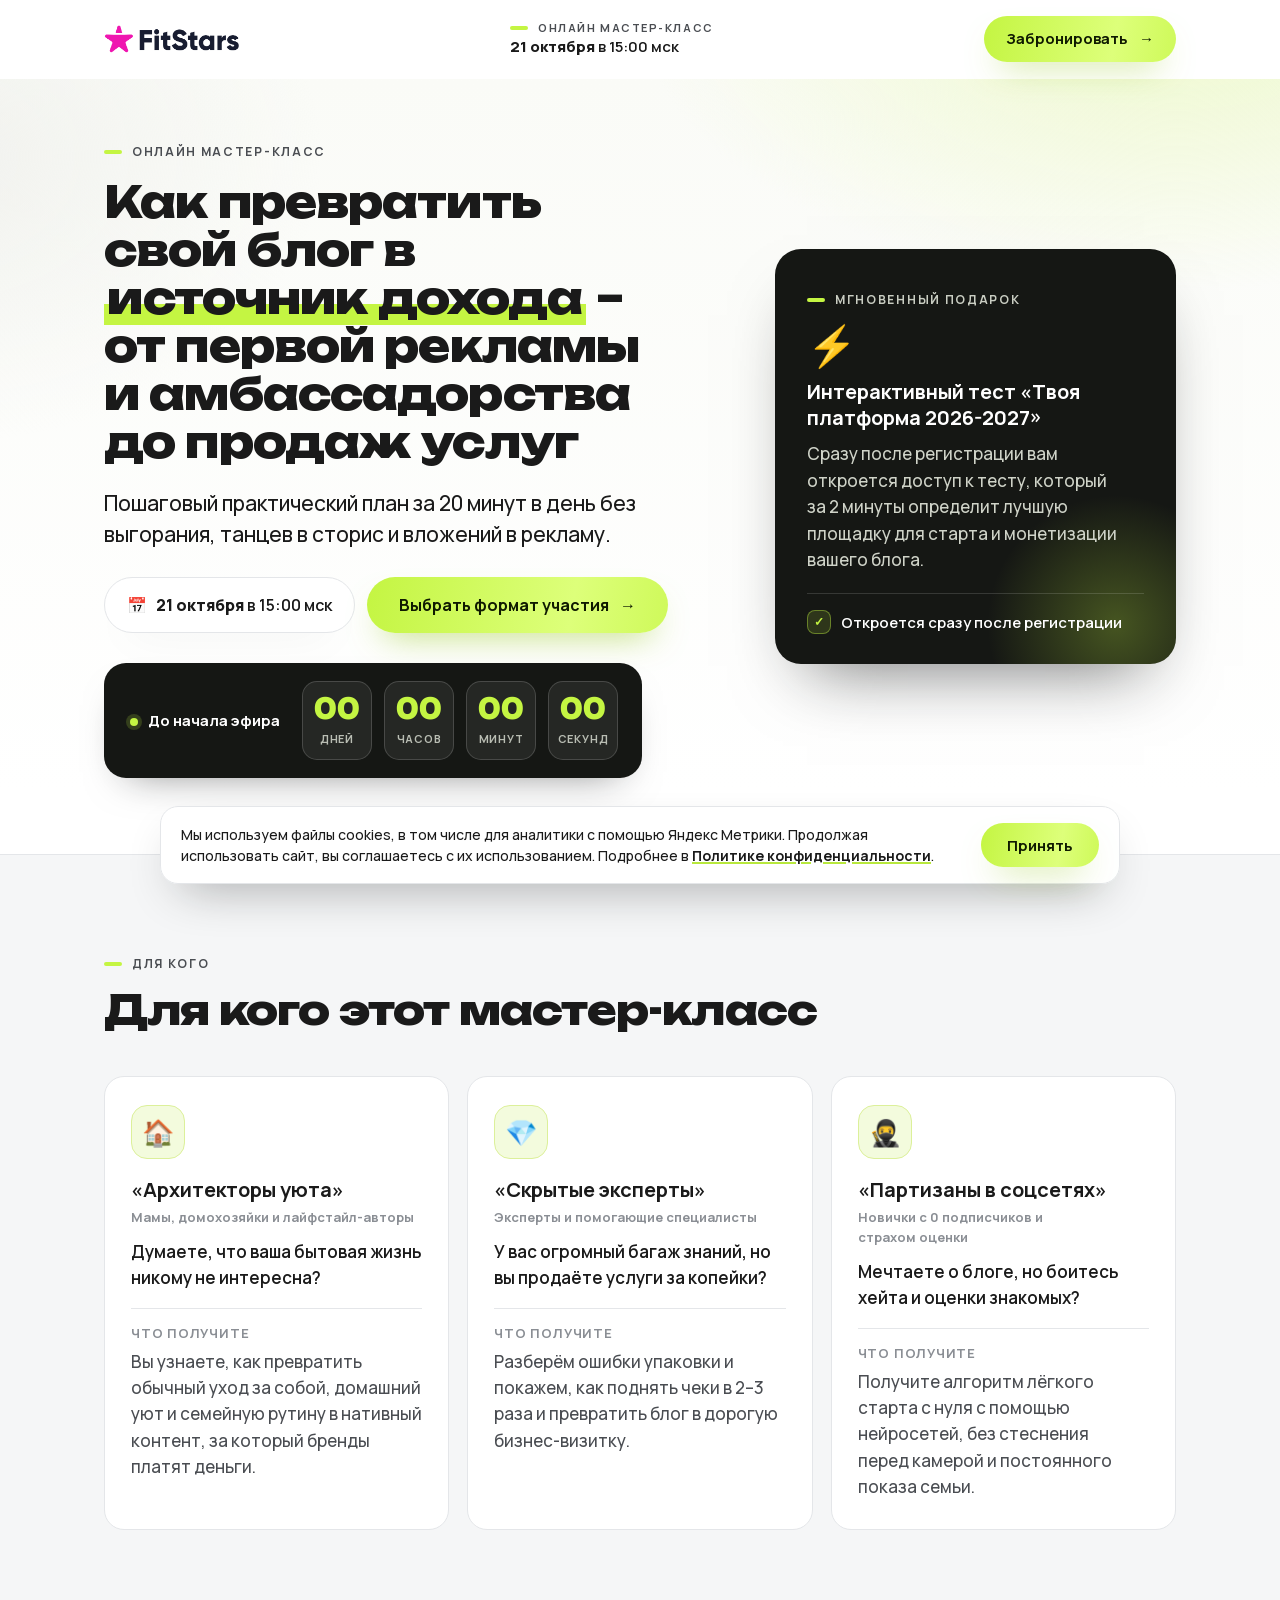
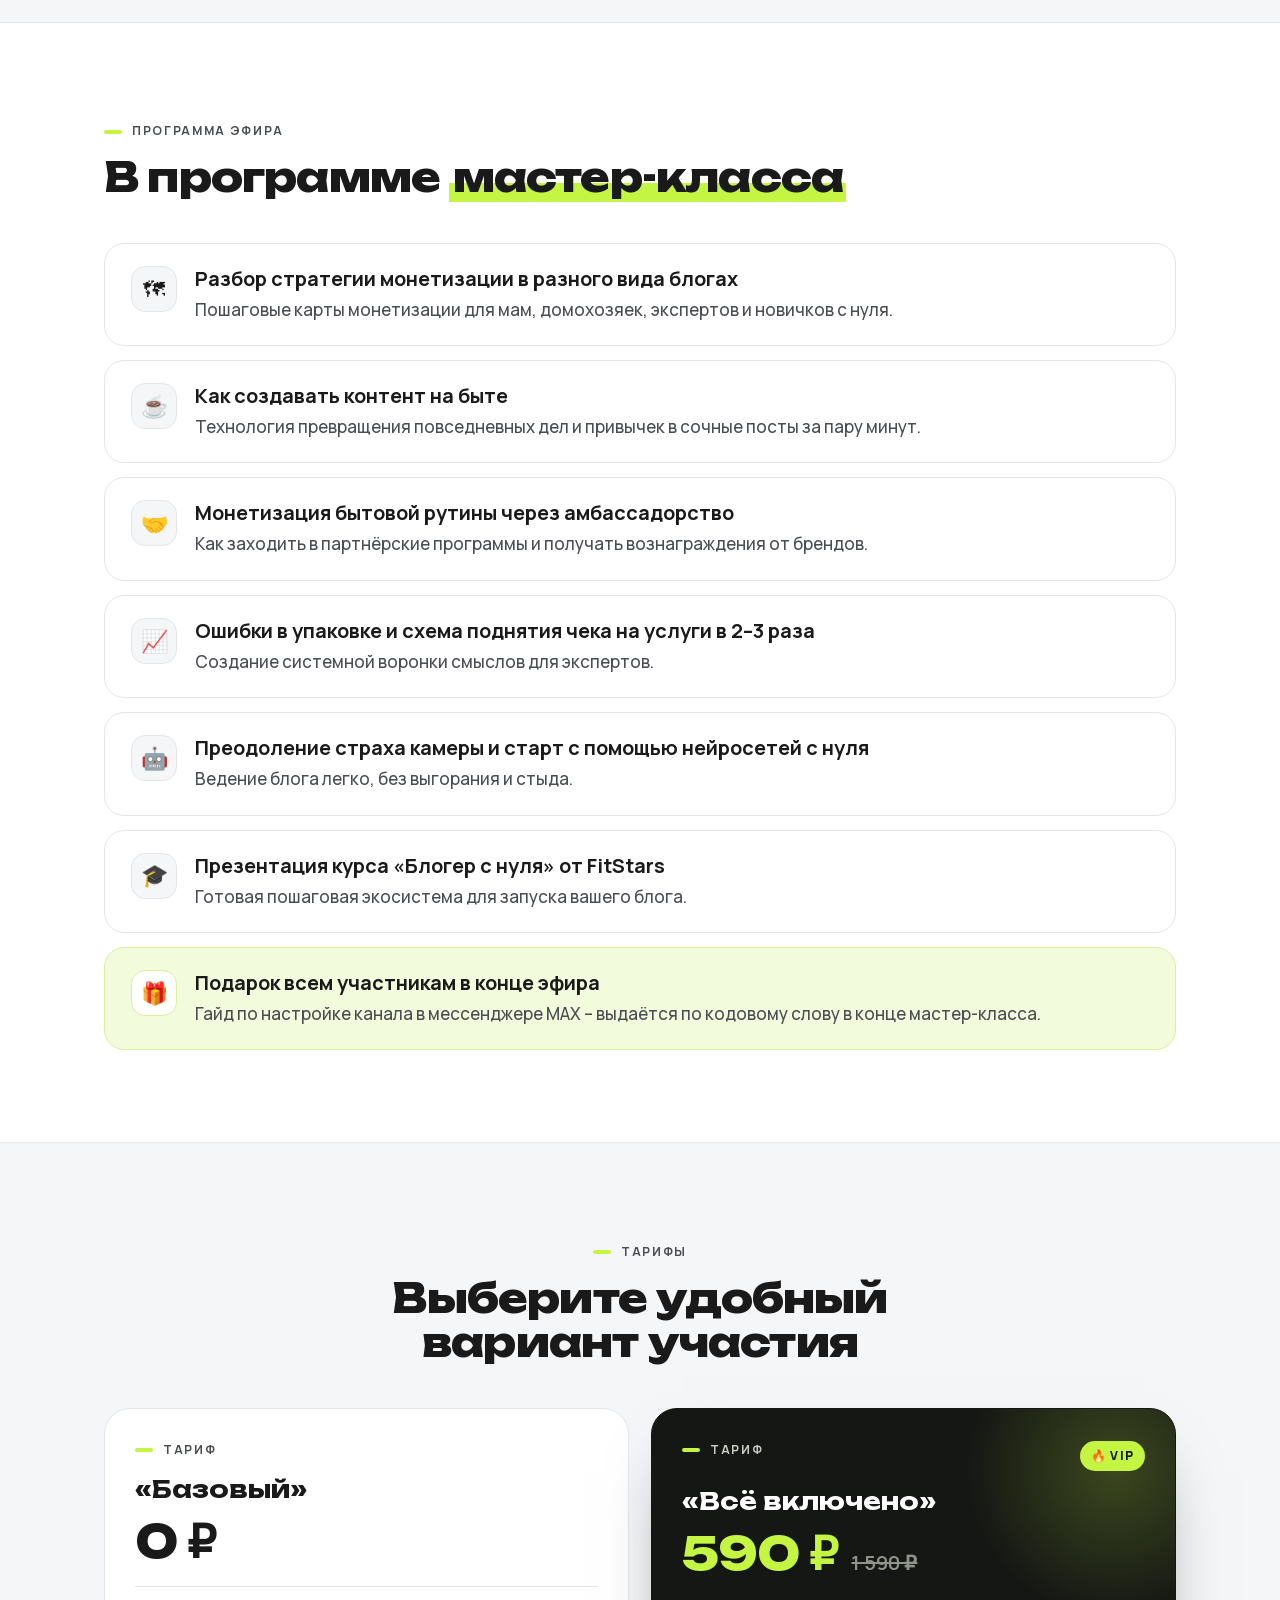
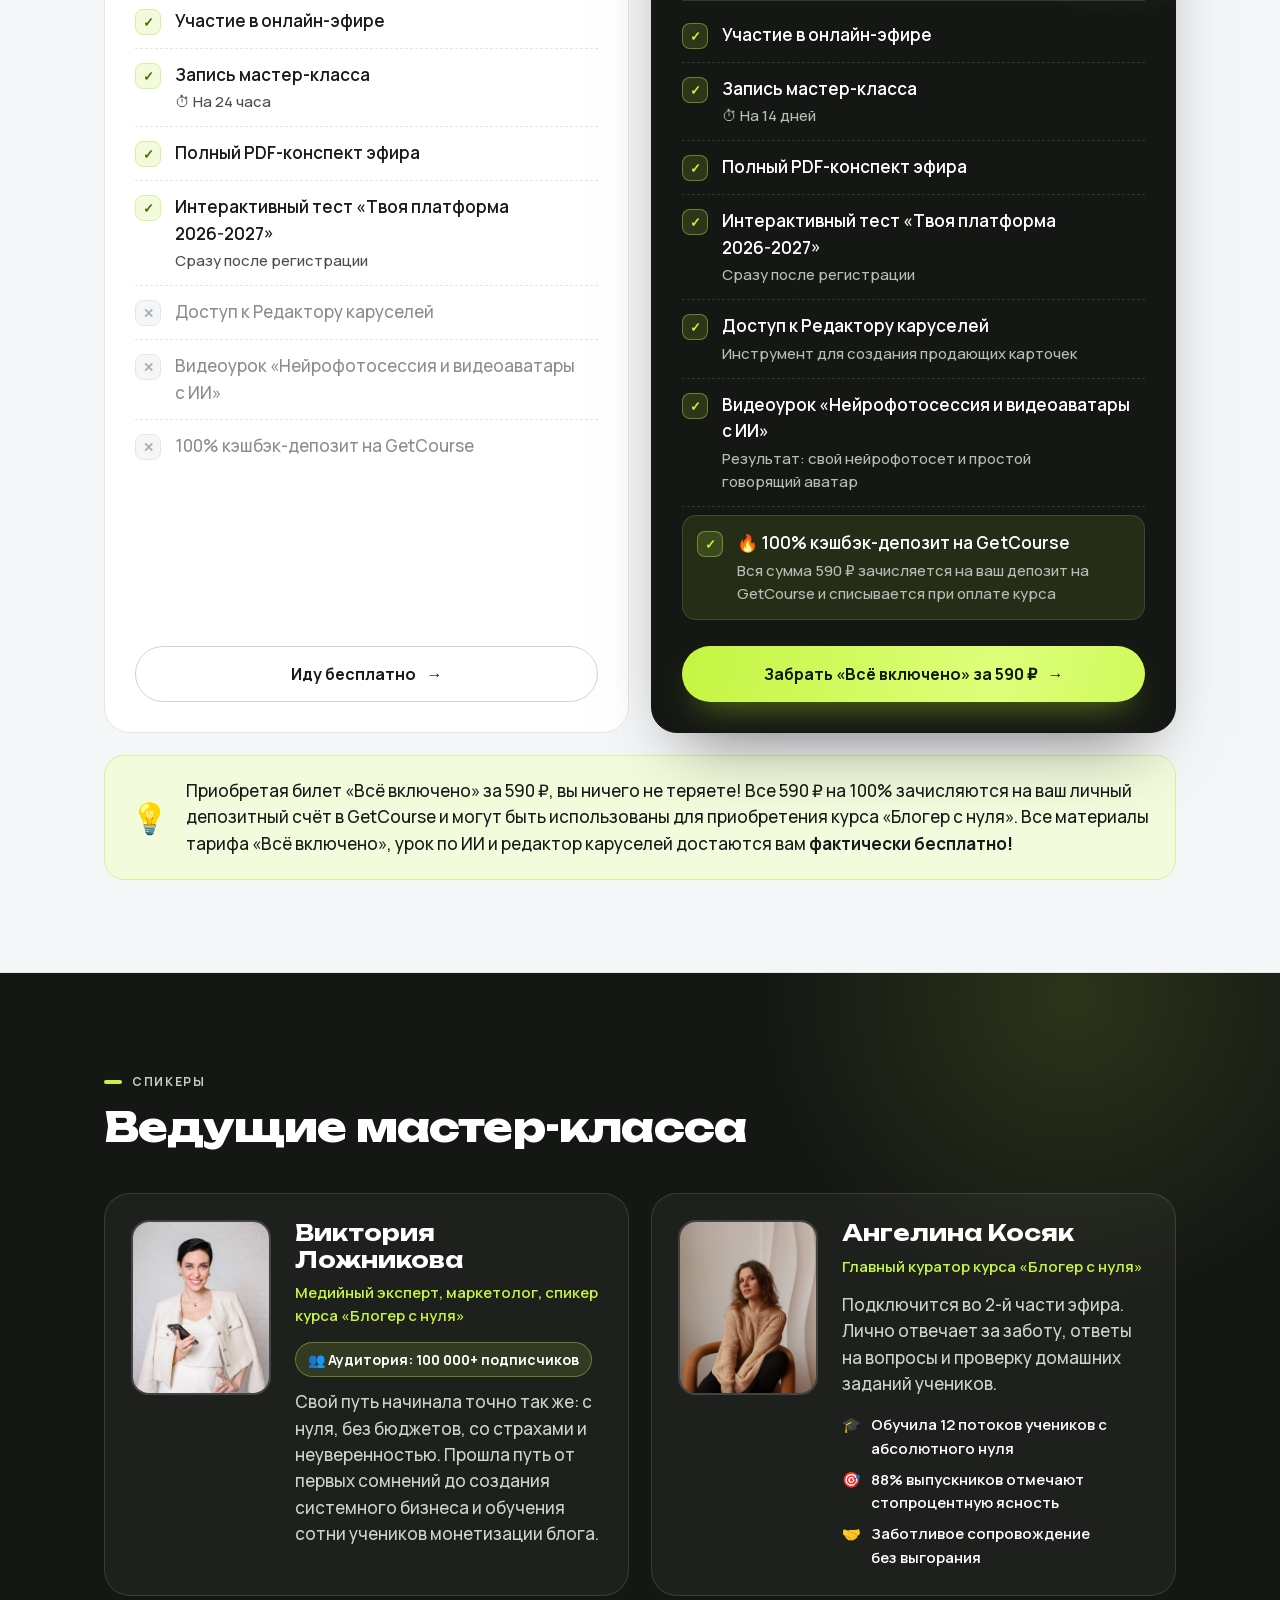
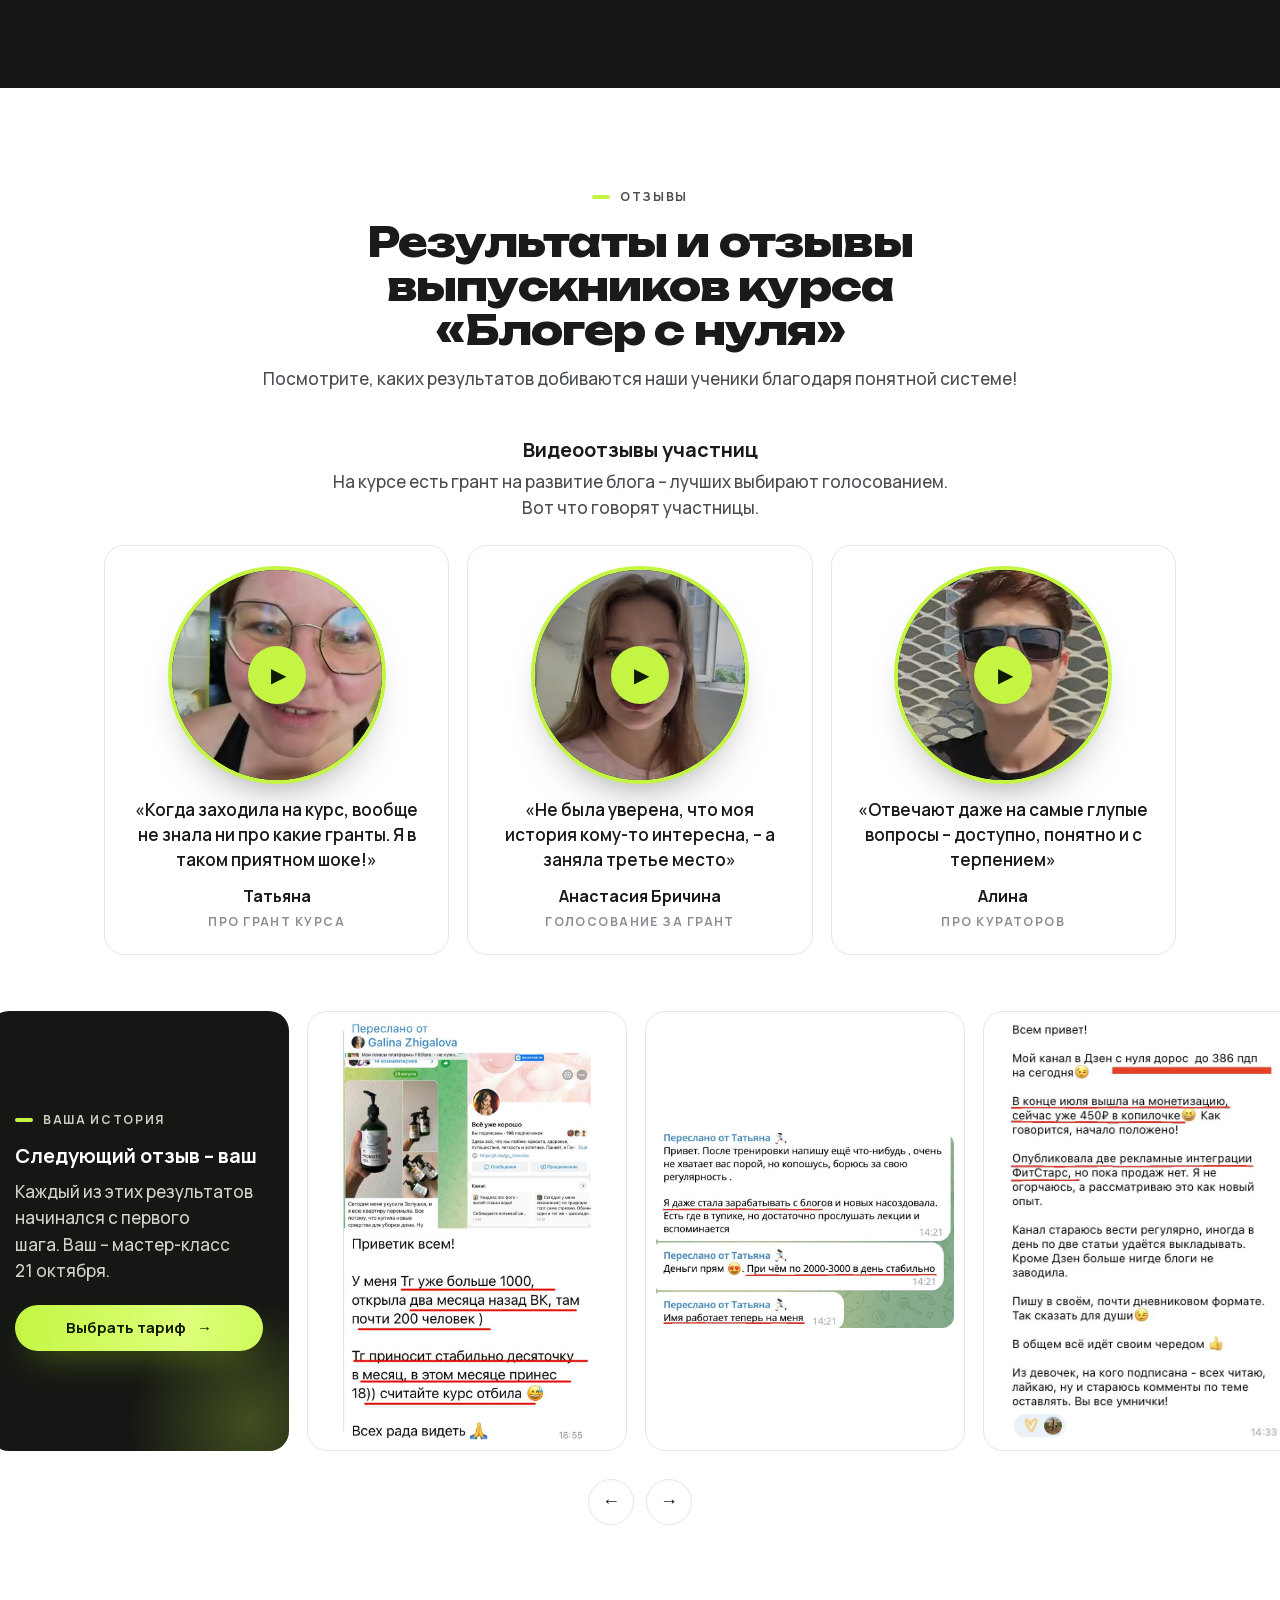
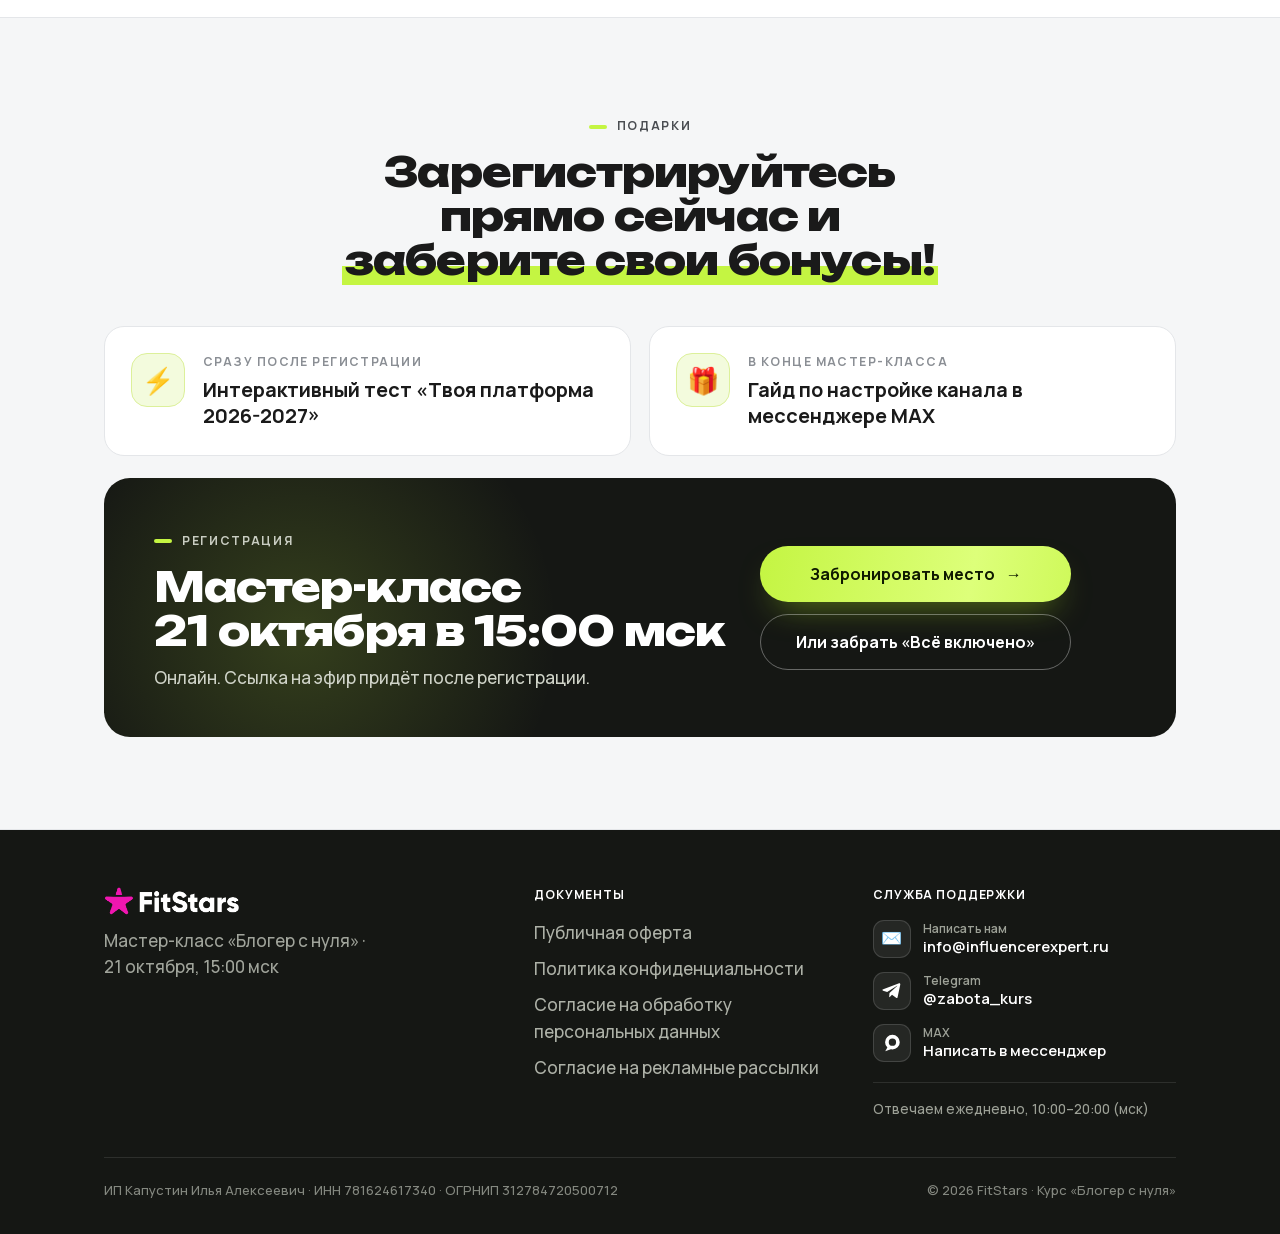
==== commit b19e62a5: "Лендинг МК «Блогер с нуля» (октябрь)" ====
--- a/blog-v-dohod/index.html
+++ b/blog-v-dohod/index.html
@@ -888,10 +888,10 @@
       </div>
       <div class="foot-col">
         <h4>Документы</h4>
-        <a href="https://influencerexpert.ru/oferta" target="_blank" rel="noopener">Публичная оферта</a>
-        <a href="https://influencerexpert.ru/politik_10" target="_blank" rel="noopener">Политика конфиденциальности</a>
-        <a href="https://influencerexpert.ru/politika_sog_10" target="_blank" rel="noopener">Согласие на обработку персональных данных</a>
-        <a href="https://influencerexpert.ru/sogl_10" target="_blank" rel="noopener">Согласие на рекламные рассылки</a>
+        <a href="https://influencerexpert.ru/oferta_11" target="_blank" rel="noopener">Публичная оферта</a>
+        <a href="https://influencerexpert.ru/politik_11" target="_blank" rel="noopener">Политика конфиденциальности</a>
+        <a href="https://influencerexpert.ru/politika_sog_11" target="_blank" rel="noopener">Согласие на обработку персональных данных</a>
+        <a href="https://influencerexpert.ru/sogl_11" target="_blank" rel="noopener">Согласие на рекламные рассылки</a>
       </div>
       <div class="foot-col">
         <h4>Служба поддержки</h4>
@@ -919,7 +919,7 @@
 
 <!-- ===== cookie-плашка ===== -->
 <div class="cookie" id="cookieBar" role="region" aria-label="Использование cookies">
-  <p>Мы используем файлы cookies, в том числе для аналитики с помощью Яндекс Метрики. Продолжая использовать сайт, вы соглашаетесь с их использованием. Подробнее в <a href="https://influencerexpert.ru/politik_10" target="_blank" rel="noopener">Политике конфиденциальности</a>.</p>
+  <p>Мы используем файлы cookies, в том числе для аналитики с помощью Яндекс Метрики. Продолжая использовать сайт, вы соглашаетесь с их использованием. Подробнее в <a href="https://influencerexpert.ru/politik_11" target="_blank" rel="noopener">Политике конфиденциальности</a>.</p>
   <button type="button" class="btn" id="cookieOk">Принять</button>
 </div>
 
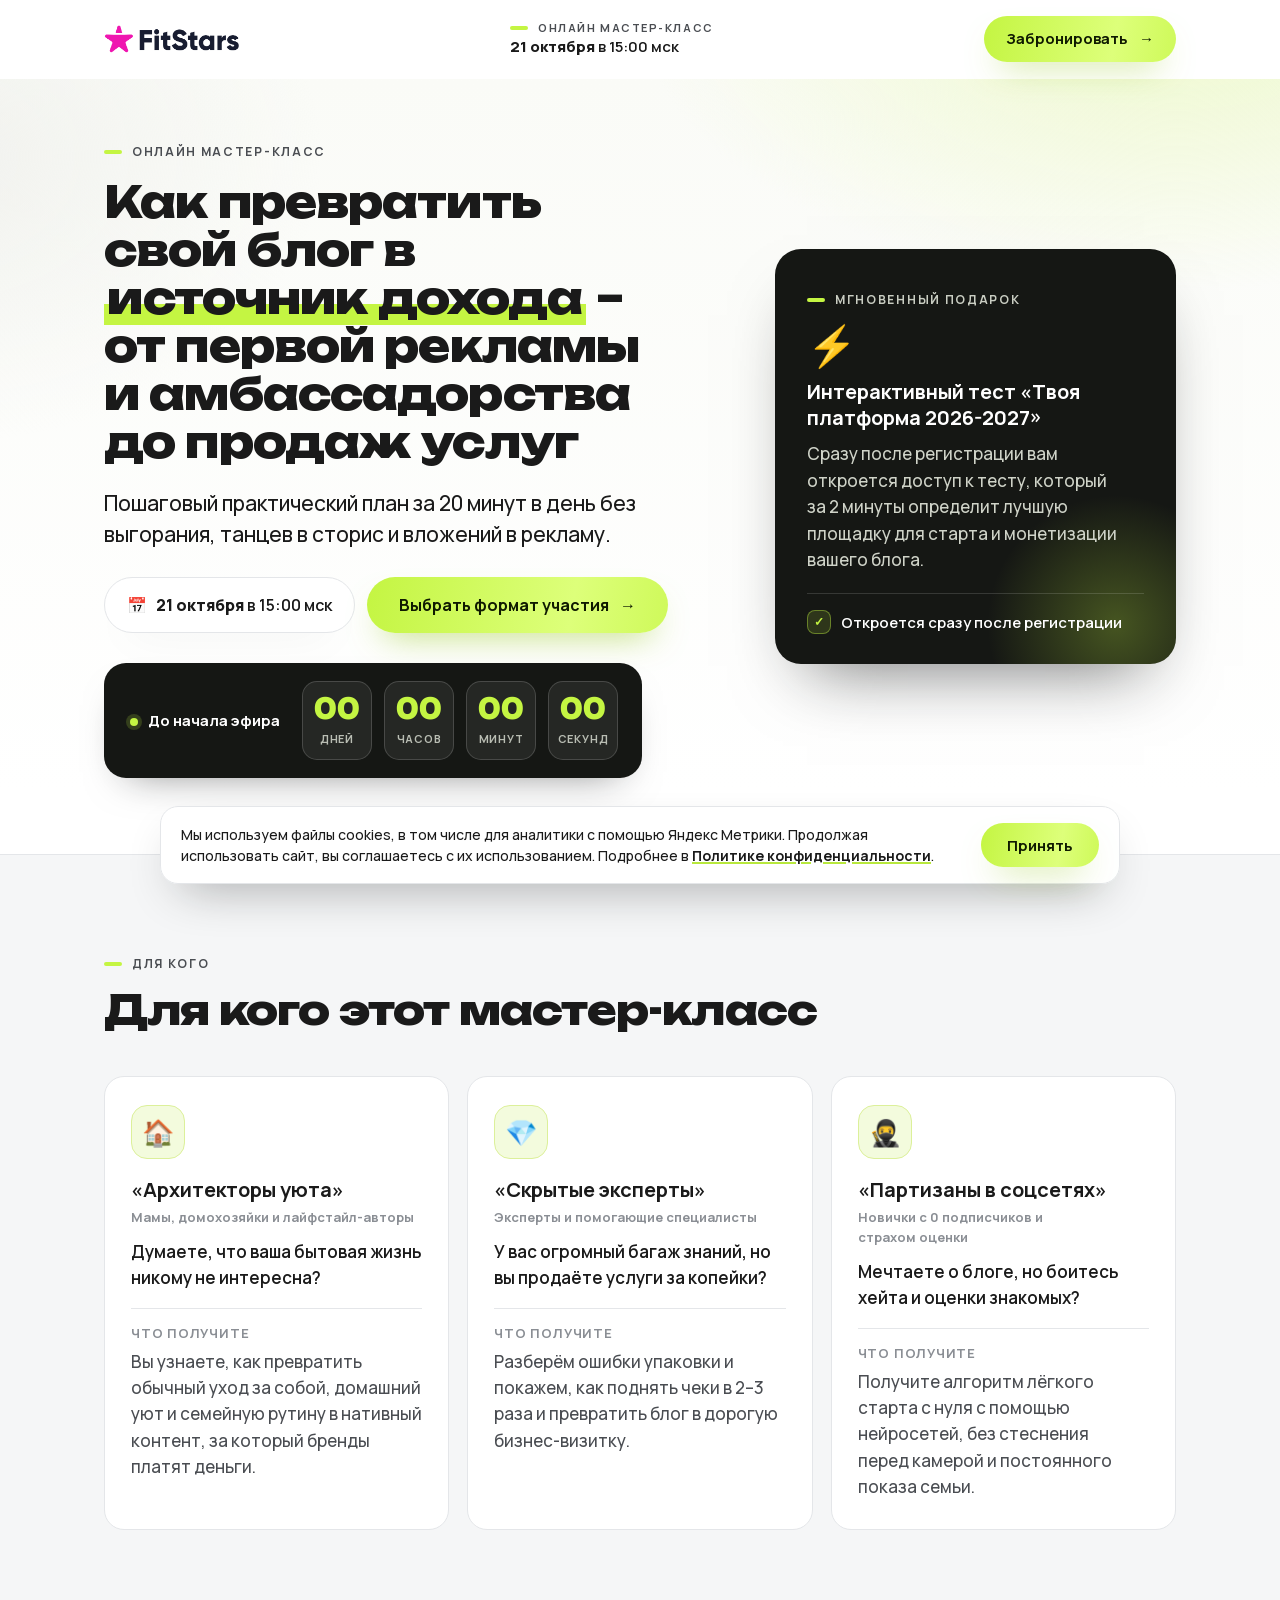
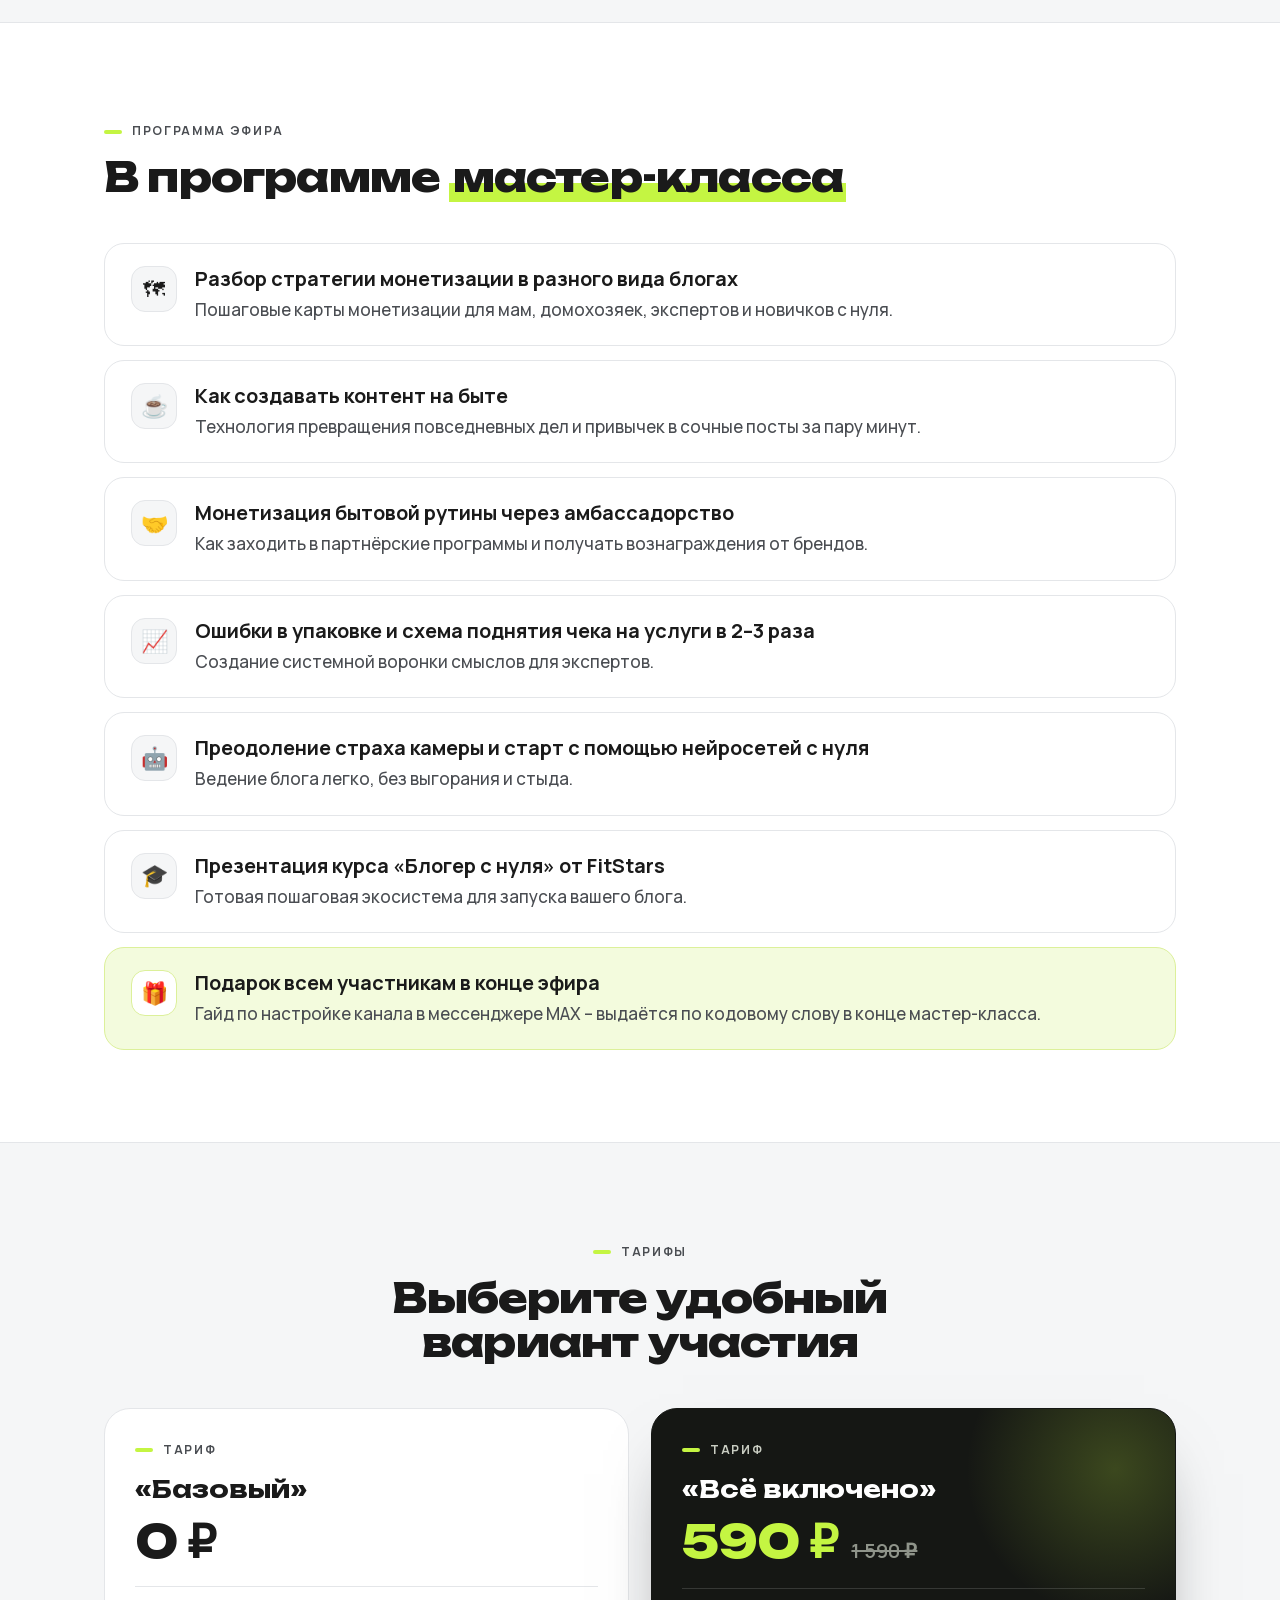
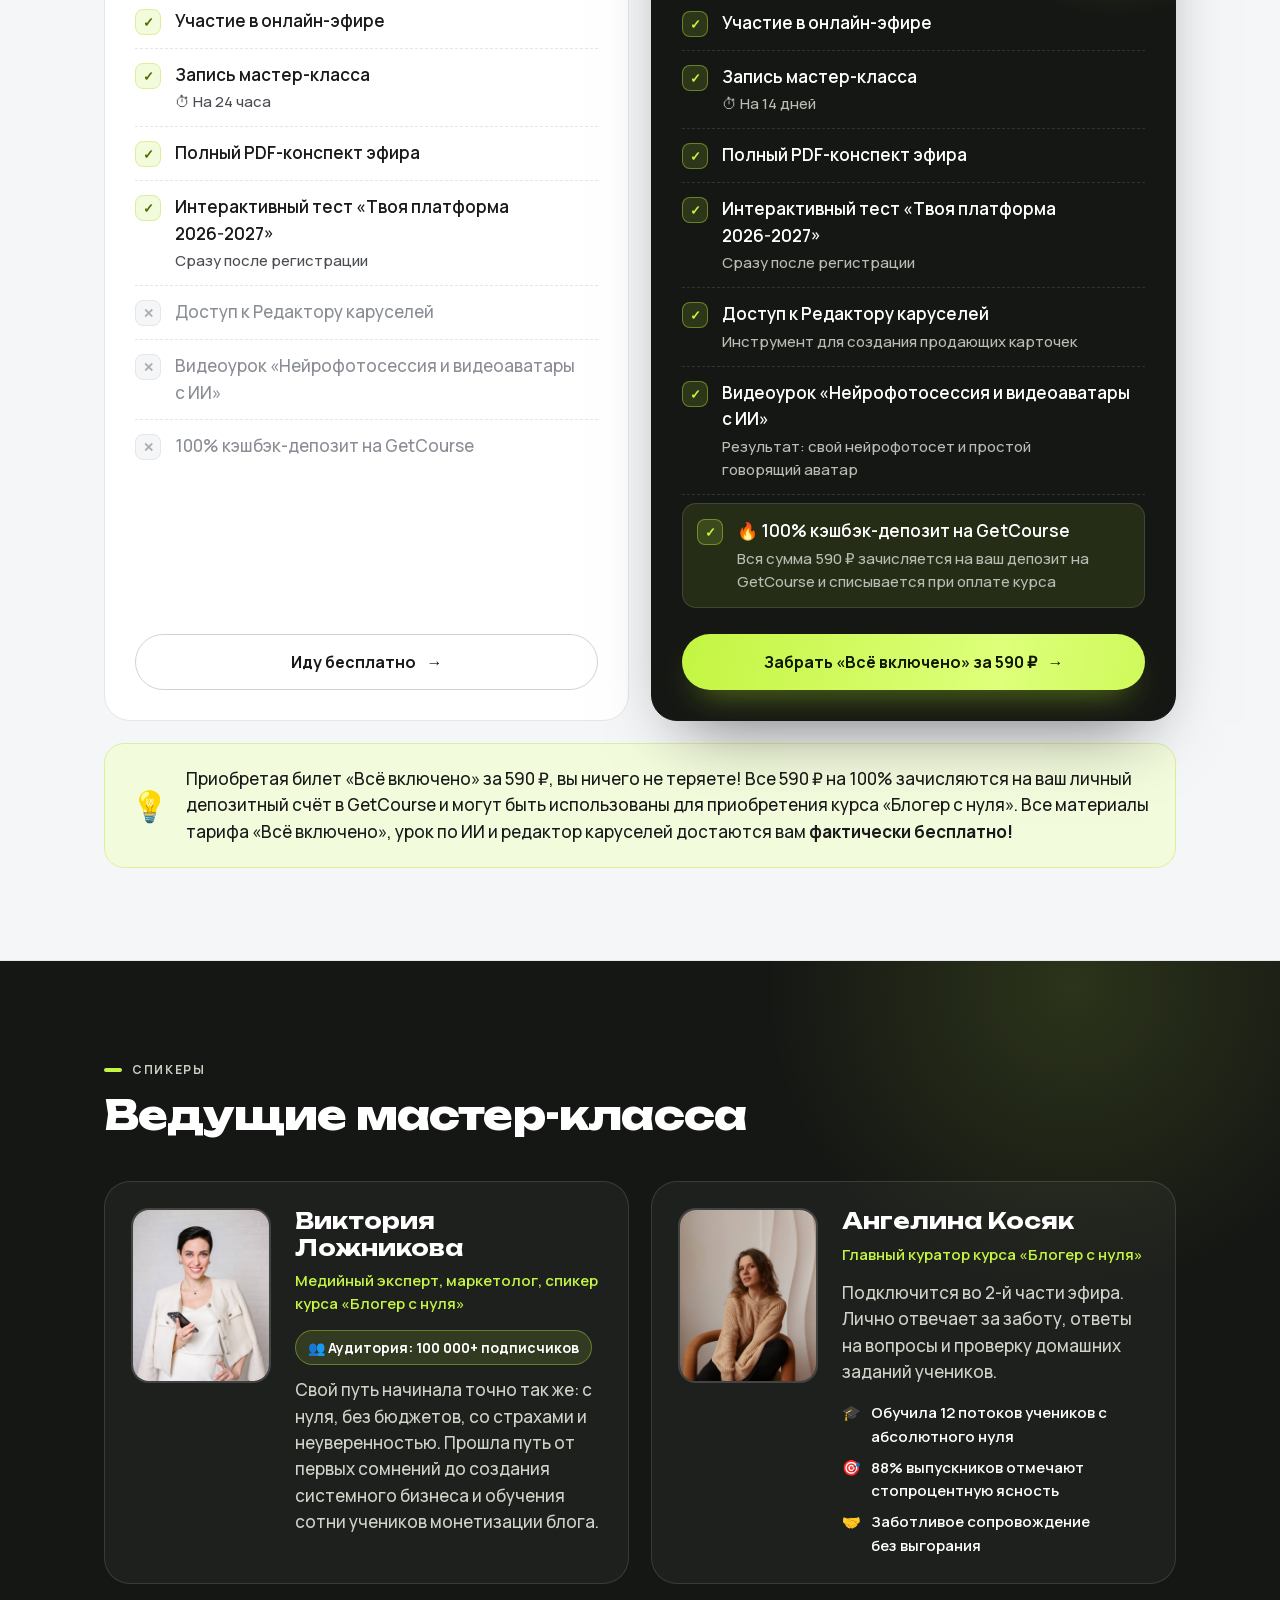
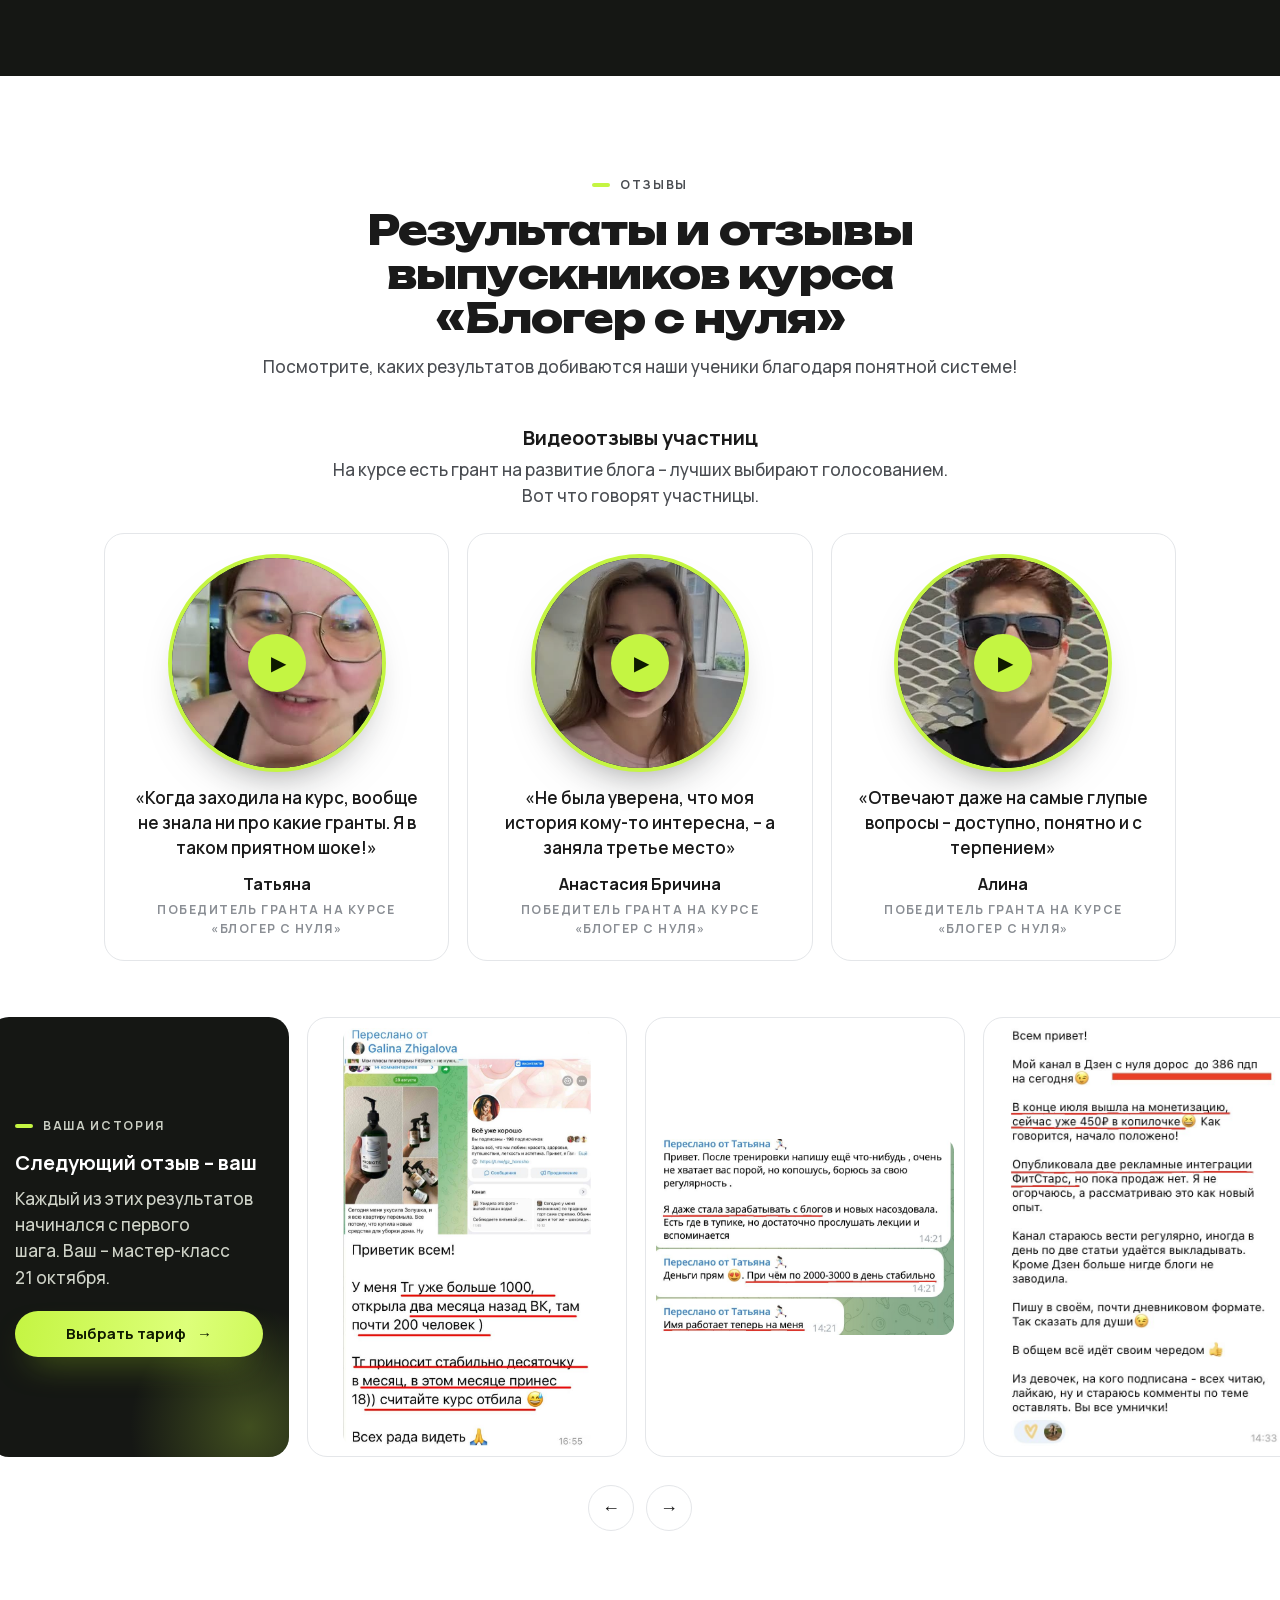
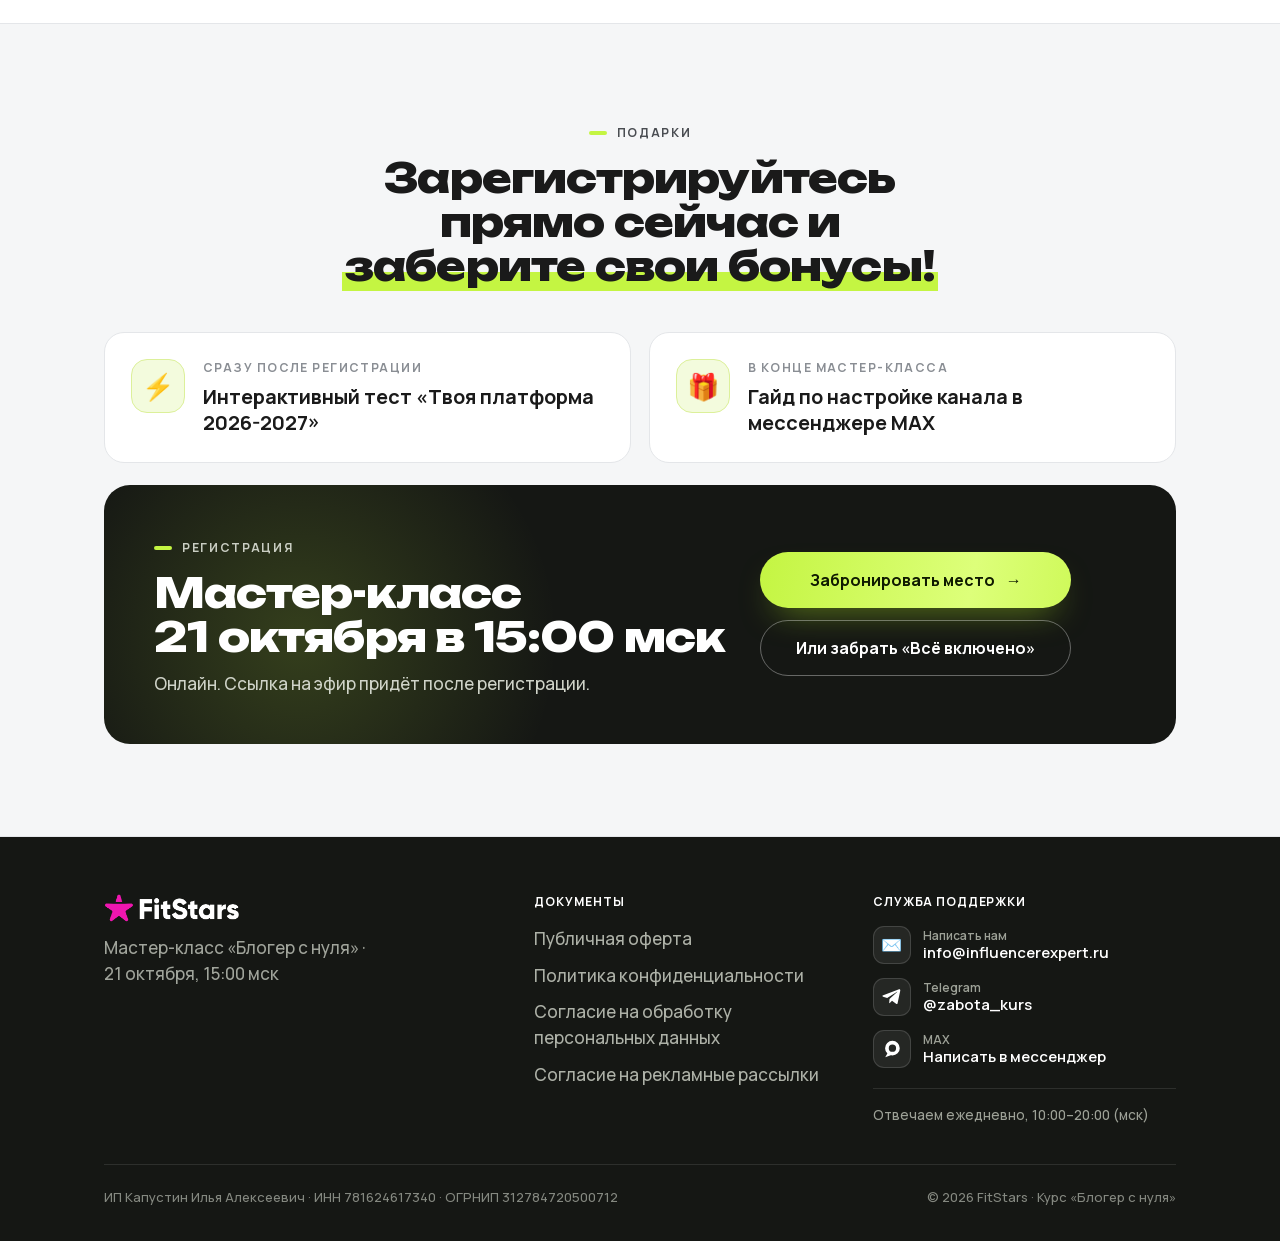
==== commit b35c869e: "Лендинг МК «Блогер с нуля» (октябрь)" ====
--- a/blog-v-dohod/index.html
+++ b/blog-v-dohod/index.html
@@ -714,7 +714,7 @@
       </div>
       <!-- Всё включено / VIP -->
       <div class="plan vip reveal">
-        <div class="plan-top"><span class="label">Тариф</span><span class="plan-badge">🔥 VIP</span></div>
+        <div class="plan-top"><span class="label">Тариф</span></div>
         <div class="plan-name">«Всё включено»</div>
         <div class="price"><b>590 ₽</b><s>1 590 ₽</s></div>
         <ul class="feat">
@@ -786,17 +786,17 @@
       <figure class="krug reveal">
         <button type="button" class="krug-v" aria-label="Смотреть видеоотзыв"><video src="video/krug-1.mp4" poster="video/krug-1.jpg" playsinline preload="none"></video><span class="krug-play"><span>▶</span></span></button>
         <blockquote>«Когда заходила на курс, вообще не знала ни про какие гранты. Я в таком приятном шоке!»</blockquote>
-        <figcaption><b class="who">Татьяна</b><span class="tag">Про грант курса</span></figcaption>
+        <figcaption><b class="who">Татьяна</b><span class="tag">Победитель гранта на курсе «Блогер с нуля»</span></figcaption>
       </figure>
       <figure class="krug reveal">
         <button type="button" class="krug-v" aria-label="Смотреть видеоотзыв"><video src="video/krug-2.mp4" poster="video/krug-2.jpg" playsinline preload="none"></video><span class="krug-play"><span>▶</span></span></button>
         <blockquote>«Не была уверена, что моя история кому-то интересна, – а заняла третье место»</blockquote>
-        <figcaption><b class="who">Анастасия Бричина</b><span class="tag">Голосование за грант</span></figcaption>
+        <figcaption><b class="who">Анастасия Бричина</b><span class="tag">Победитель гранта на курсе «Блогер с нуля»</span></figcaption>
       </figure>
       <figure class="krug reveal">
         <button type="button" class="krug-v zoom" aria-label="Смотреть видеоотзыв"><video src="video/krug-3.mp4" poster="video/krug-3.jpg" playsinline preload="none"></video><span class="krug-play"><span>▶</span></span></button>
         <blockquote>«Отвечают даже на самые глупые вопросы – доступно, понятно и с терпением»</blockquote>
-        <figcaption><b class="who">Алина</b><span class="tag">Про кураторов</span></figcaption>
+        <figcaption><b class="who">Алина</b><span class="tag">Победитель гранта на курсе «Блогер с нуля»</span></figcaption>
       </figure>
     </div>
     <div class="reviews">
@@ -952,7 +952,7 @@
       <!-- GetCourse widget «Блогер | Платно» (VIP 590 ₽) – подключается скриптом внизу страницы -->
       <div class="gc-slot" data-gc-id="1f9b18915731f73fc96e55185a82828783ecab1c" data-gc-src="https://influencerexpert.ru/pl/lite/widget/script?id=1666779">
         <div class="gc-load">Загружаем форму…</div>
-        <div class="gc-fail">Форма не загрузилась. Обновите страницу или напишите нам в Telegram <a href="https://t.me/zabota_kurs" target="_blank" rel="noopener">@zabota_kurs</a> – оформим VIP вручную.</div>
+        <div class="gc-fail">Форма не загрузилась. Обновите страницу или напишите нам в Telegram <a href="https://t.me/zabota_kurs" target="_blank" rel="noopener">@zabota_kurs</a> – оформим билет «Всё включено» вручную.</div>
       </div>
     </div>
     <div class="modal-foot">🔥 Все 590 ₽ зачисляются на ваш депозит в GetCourse и идут в зачёт курса «Блогер с нуля»</div>
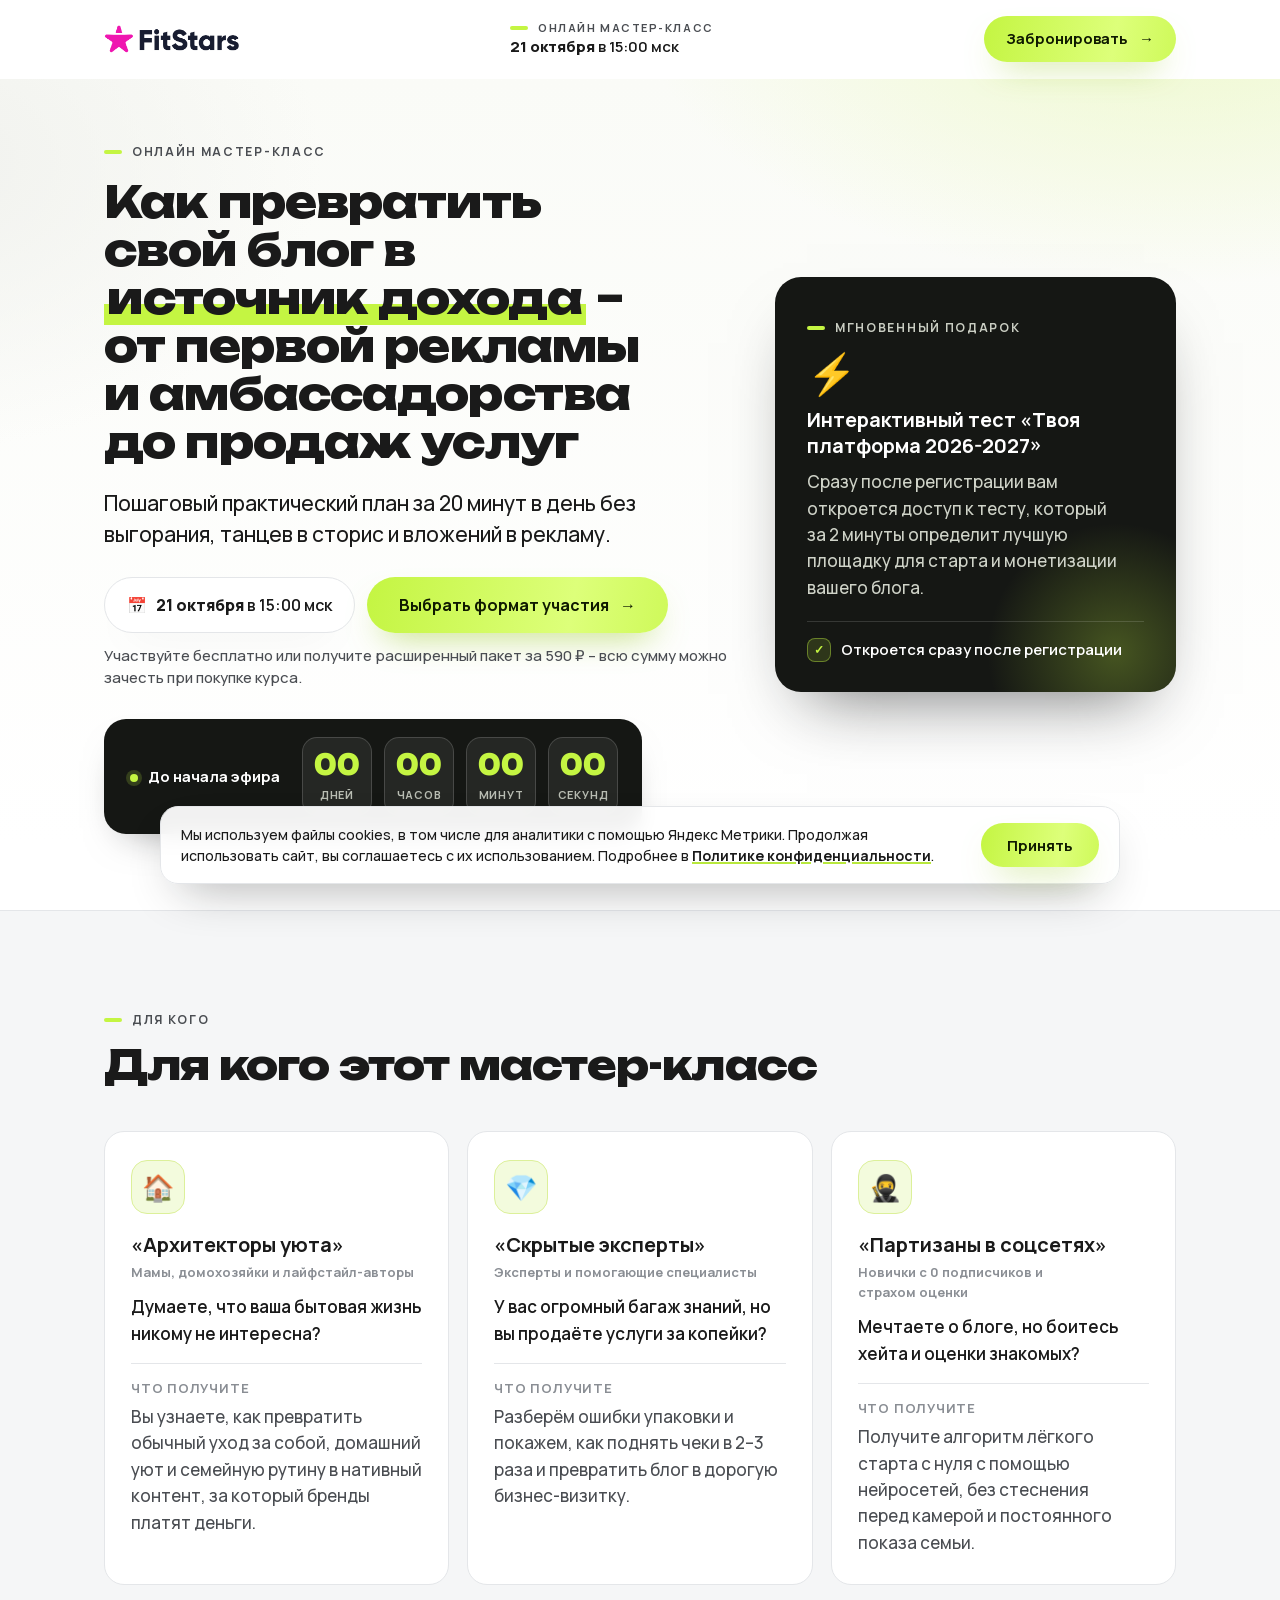
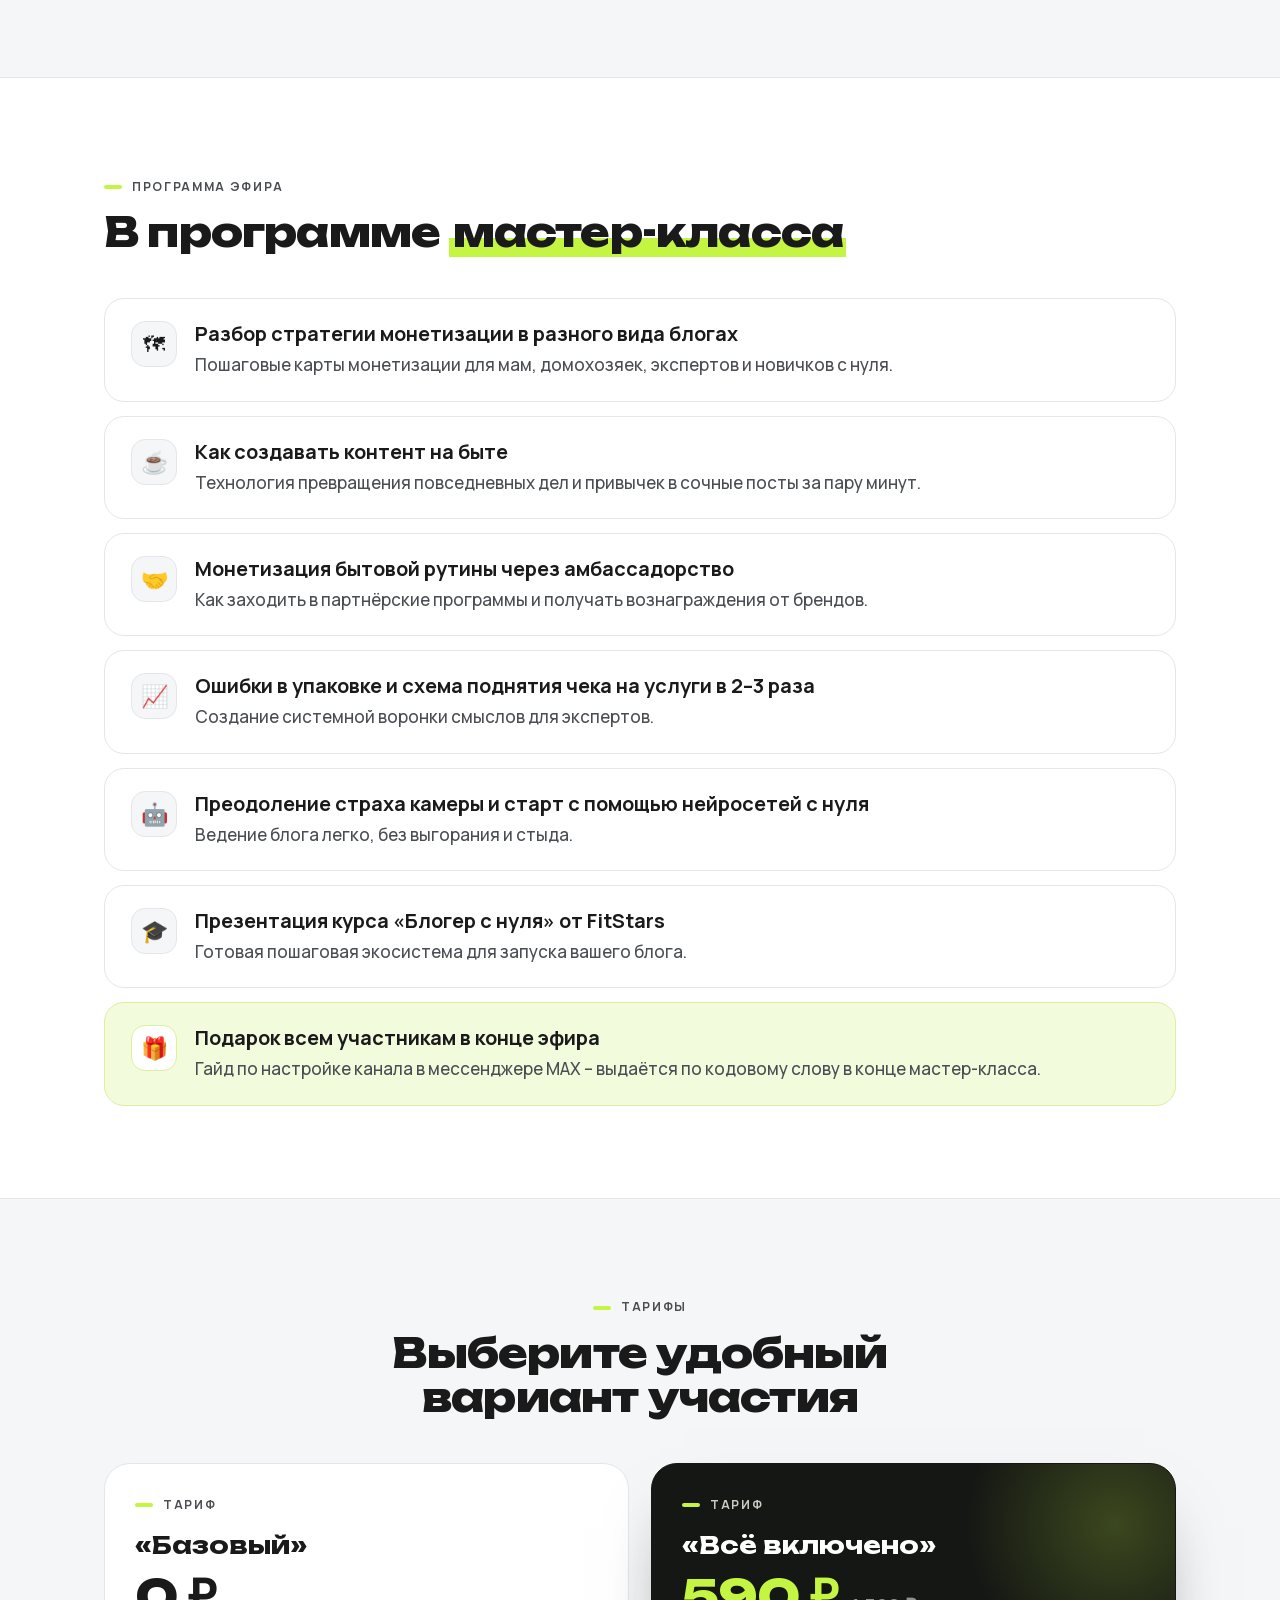
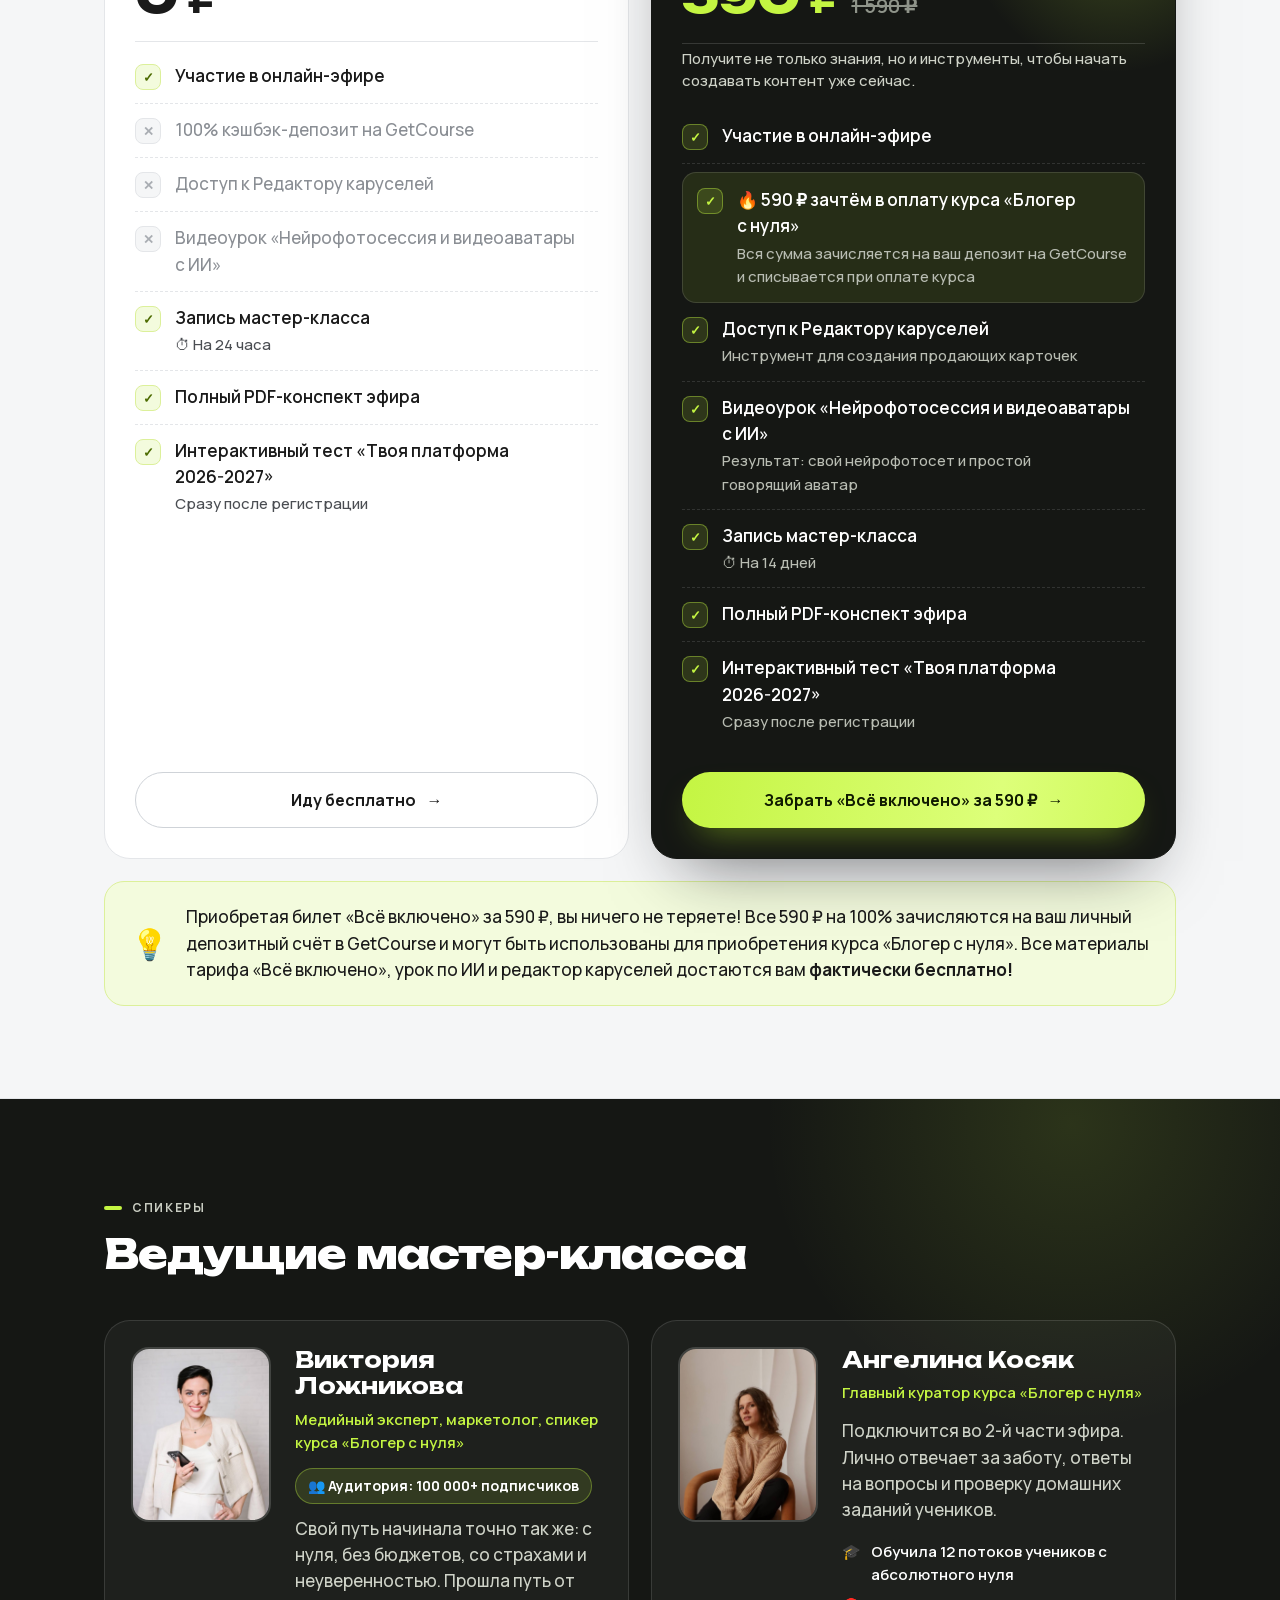
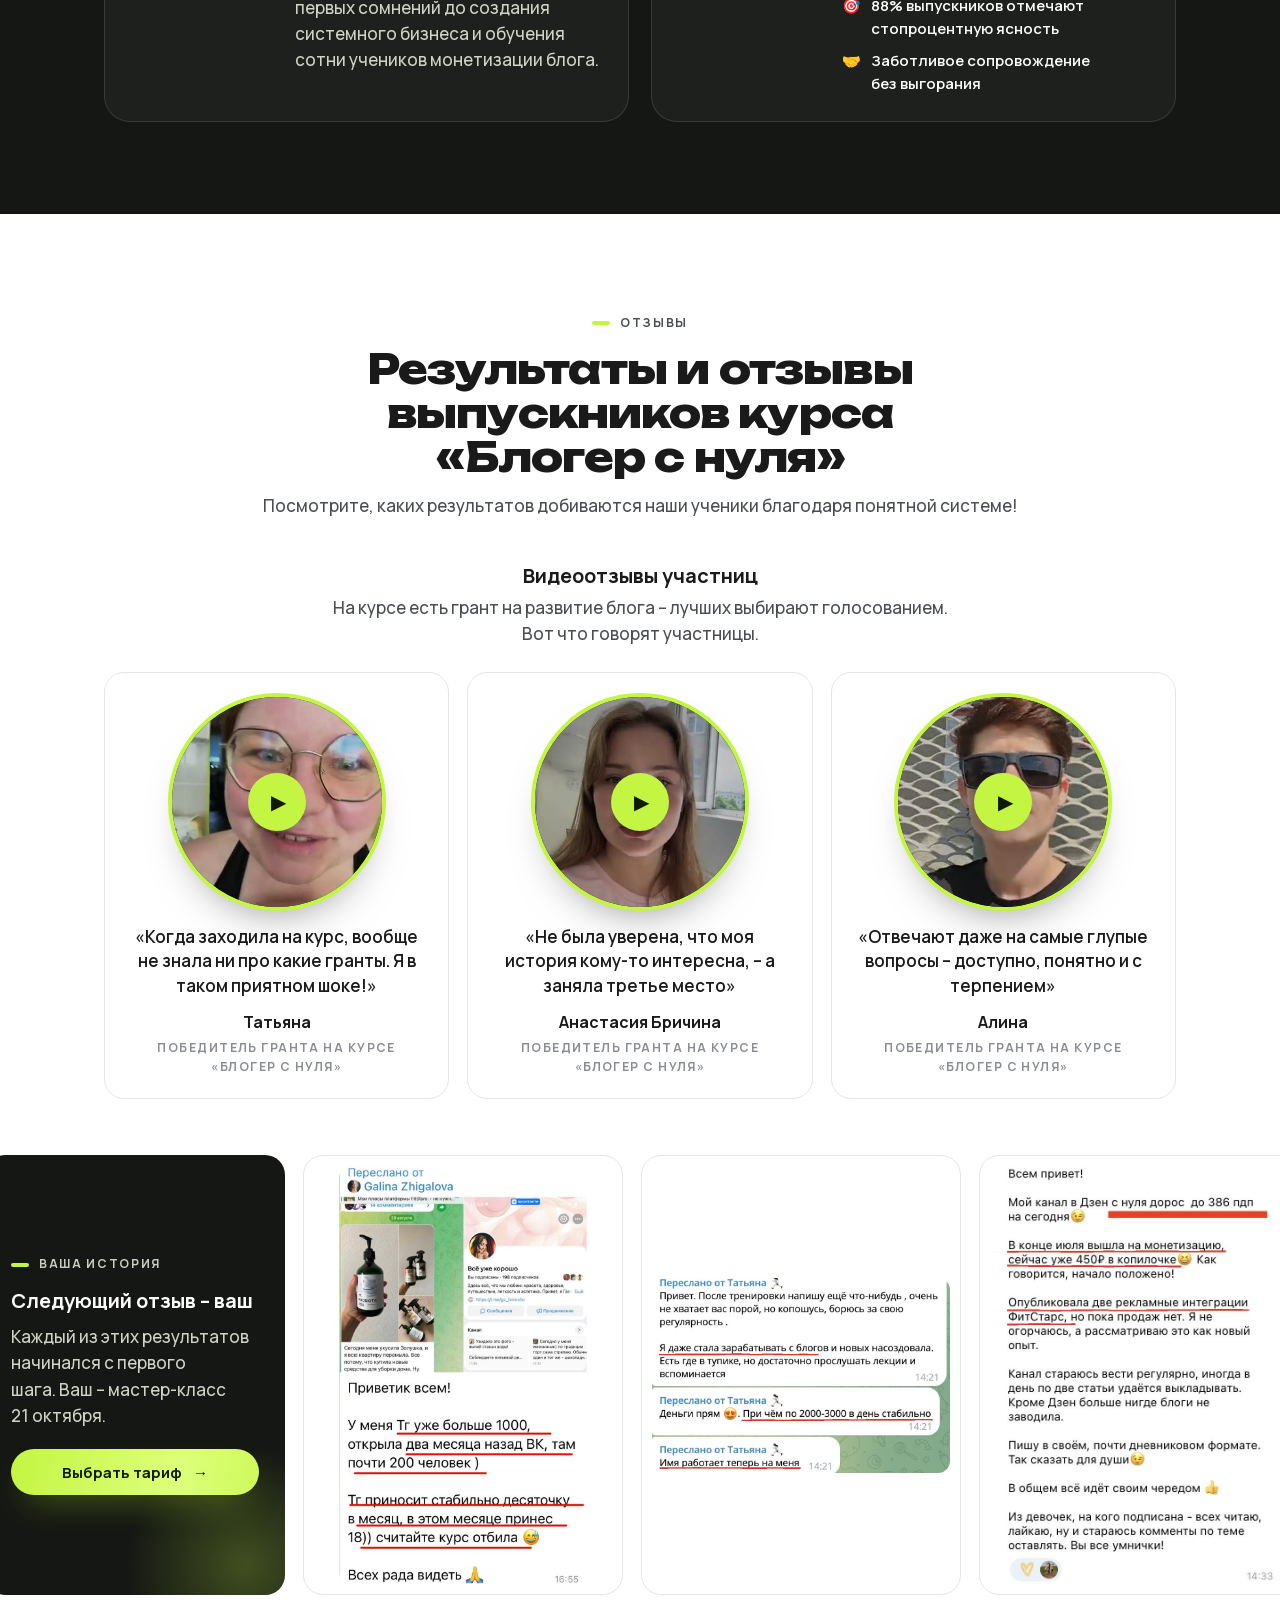
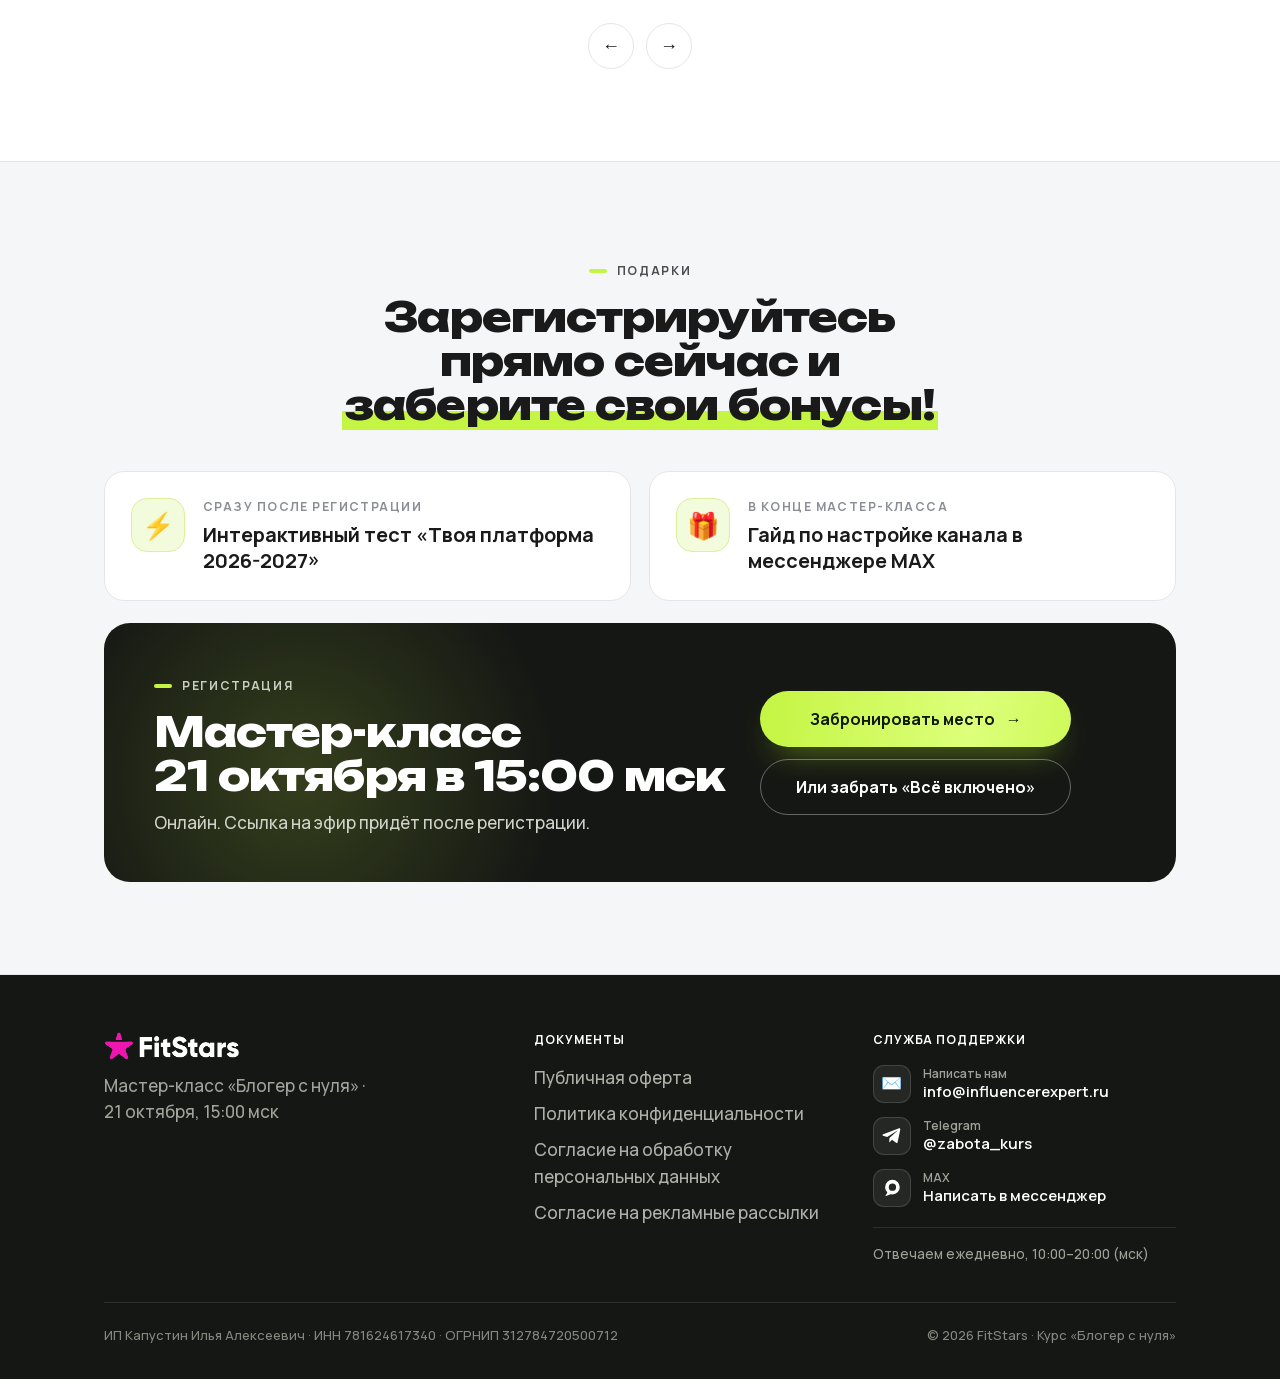
==== commit 93a0b585: "Лендинг МК «Блогер с нуля» (октябрь)" ====
--- a/blog-v-dohod/index.html
+++ b/blog-v-dohod/index.html
@@ -287,6 +287,7 @@
 .hero-date{display:inline-flex;align-items:center;gap:9px;min-height:56px;padding:0 22px;border-radius:999px;background:var(--surface);
   border:1px solid var(--line);font-weight:600;font-size:16px;box-shadow:var(--shadow);white-space:nowrap}
 .hero-date b{font-weight:800}
+.hero-note{margin-top:12px;font-size:15px;line-height:1.45;font-weight:500;color:var(--ink-2);max-width:none}
 .nobr{white-space:nowrap}
 /* подарок за регистрацию – тёмная карточка справа */
 .gift-card{position:relative;background:var(--dark);color:#fff;border-radius:var(--radius-lg);padding:34px 32px 30px;
@@ -373,6 +374,7 @@
 .plan.vip .label{color:#C9CDC2}
 .plan-badge{font-size:var(--label);font-weight:800;letter-spacing:.1em;text-transform:uppercase;color:var(--accent-ink);
   background:var(--accent);padding:6px 11px;border-radius:999px;white-space:nowrap}
+.plan-lead{font-size:15px;line-height:1.45;font-weight:500;color:#CFD3C8;margin:-4px 0 18px}
 .plan-name{font-family:'Unbounded',sans-serif;font-weight:700;font-size:24px;line-height:1.2;margin-bottom:14px}
 .price{display:flex;align-items:baseline;gap:14px;flex-wrap:wrap;padding-bottom:22px;margin-bottom:8px;border-bottom:1px solid var(--line)}
 .plan.vip .price{border-color:rgba(255,255,255,.14)}
@@ -633,6 +635,7 @@
           <span class="hero-date">📅 <span><b>21&nbsp;октября</b> в&nbsp;15:00&nbsp;мск</span></span>
           <a class="btn" href="#tarify">Выбрать формат участия <span class="arw">→</span></a>
         </div>
+        <p class="hero-note">Участвуйте бесплатно или получите расширенный пакет за 590&nbsp;₽ – всю сумму можно зачесть при покупке курса.</p>
         <div class="hero-clock">
           <span class="hc-label">До начала эфира</span>
           <div class="clock" aria-live="off">
@@ -703,12 +706,12 @@
         <div class="price"><b>0 ₽</b></div>
         <ul class="feat">
           <li class="yes"><span class="mk">✓</span><span><span class="t">Участие в онлайн-эфире</span></span></li>
+          <li class="no"><span class="mk">✕</span><span><span class="t">100% кэшбэк-депозит на GetCourse</span></span></li>
+          <li class="no"><span class="mk">✕</span><span><span class="t">Доступ к Редактору каруселей</span></span></li>
+          <li class="no"><span class="mk">✕</span><span><span class="t">Видеоурок «Нейрофотосессия и видеоаватары с ИИ»</span></span></li>
           <li class="yes"><span class="mk">✓</span><span><span class="t">Запись мастер-класса</span><span class="d">⏱ На 24 часа</span></span></li>
           <li class="yes"><span class="mk">✓</span><span><span class="t">Полный PDF-конспект эфира</span></span></li>
           <li class="yes"><span class="mk">✓</span><span><span class="t">Интерактивный тест «Твоя платформа 2026-2027»</span><span class="d">Сразу после регистрации</span></span></li>
-          <li class="no"><span class="mk">✕</span><span><span class="t">Доступ к Редактору каруселей</span></span></li>
-          <li class="no"><span class="mk">✕</span><span><span class="t">Видеоурок «Нейрофотосессия и видеоаватары с ИИ»</span></span></li>
-          <li class="no"><span class="mk">✕</span><span><span class="t">100% кэшбэк-депозит на GetCourse</span></span></li>
         </ul>
         <button type="button" class="btn btn-ghost" data-modal="modal-free">Иду бесплатно <span class="arw">→</span></button>
       </div>
@@ -717,14 +720,15 @@
         <div class="plan-top"><span class="label">Тариф</span></div>
         <div class="plan-name">«Всё включено»</div>
         <div class="price"><b>590 ₽</b><s>1 590 ₽</s></div>
+        <p class="plan-lead">Получите не только знания, но и инструменты, чтобы начать создавать контент уже сейчас.</p>
         <ul class="feat">
           <li class="yes"><span class="mk">✓</span><span><span class="t">Участие в онлайн-эфире</span></span></li>
+          <li class="yes cash"><span class="mk">✓</span><span><span class="t">🔥 590 ₽ зачтём в оплату курса «Блогер с нуля»</span><span class="d">Вся сумма зачисляется на ваш депозит на GetCourse и списывается при оплате курса</span></span></li>
+          <li class="yes"><span class="mk">✓</span><span><span class="t">Доступ к Редактору каруселей</span><span class="d">Инструмент для создания продающих карточек</span></span></li>
+          <li class="yes"><span class="mk">✓</span><span><span class="t">Видеоурок «Нейрофотосессия и видеоаватары с ИИ»</span><span class="d">Результат: свой нейрофотосет и простой говорящий аватар</span></span></li>
           <li class="yes"><span class="mk">✓</span><span><span class="t">Запись мастер-класса</span><span class="d">⏱ На 14 дней</span></span></li>
           <li class="yes"><span class="mk">✓</span><span><span class="t">Полный PDF-конспект эфира</span></span></li>
           <li class="yes"><span class="mk">✓</span><span><span class="t">Интерактивный тест «Твоя платформа 2026-2027»</span><span class="d">Сразу после регистрации</span></span></li>
-          <li class="yes"><span class="mk">✓</span><span><span class="t">Доступ к Редактору каруселей</span><span class="d">Инструмент для создания продающих карточек</span></span></li>
-          <li class="yes"><span class="mk">✓</span><span><span class="t">Видеоурок «Нейрофотосессия и видеоаватары с ИИ»</span><span class="d">Результат: свой нейрофотосет и простой говорящий аватар</span></span></li>
-          <li class="yes cash"><span class="mk">✓</span><span><span class="t">🔥 100% кэшбэк-депозит на GetCourse</span><span class="d">Вся сумма 590 ₽ зачисляется на ваш депозит на GetCourse и списывается при оплате курса</span></span></li>
         </ul>
         <button type="button" class="btn" data-modal="modal-vip">Забрать «Всё включено» за 590 ₽ <span class="arw">→</span></button>
       </div>
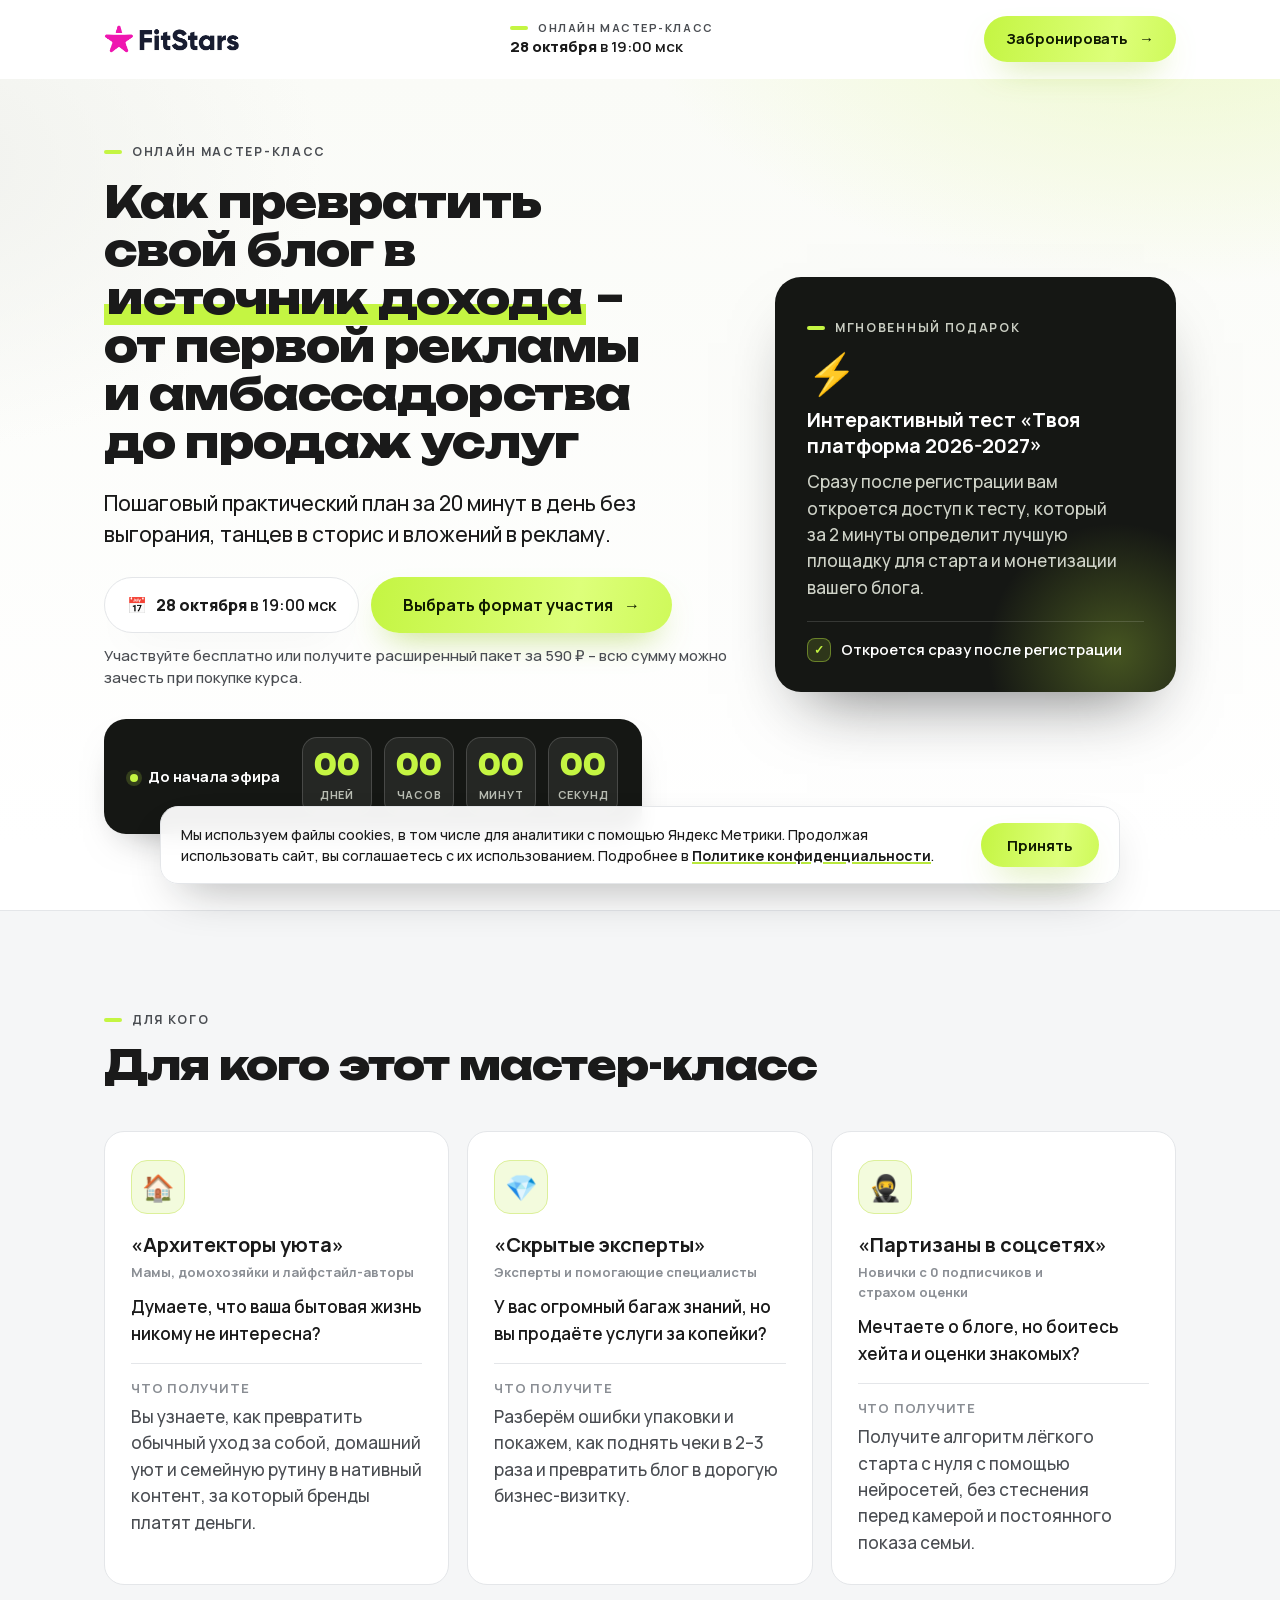
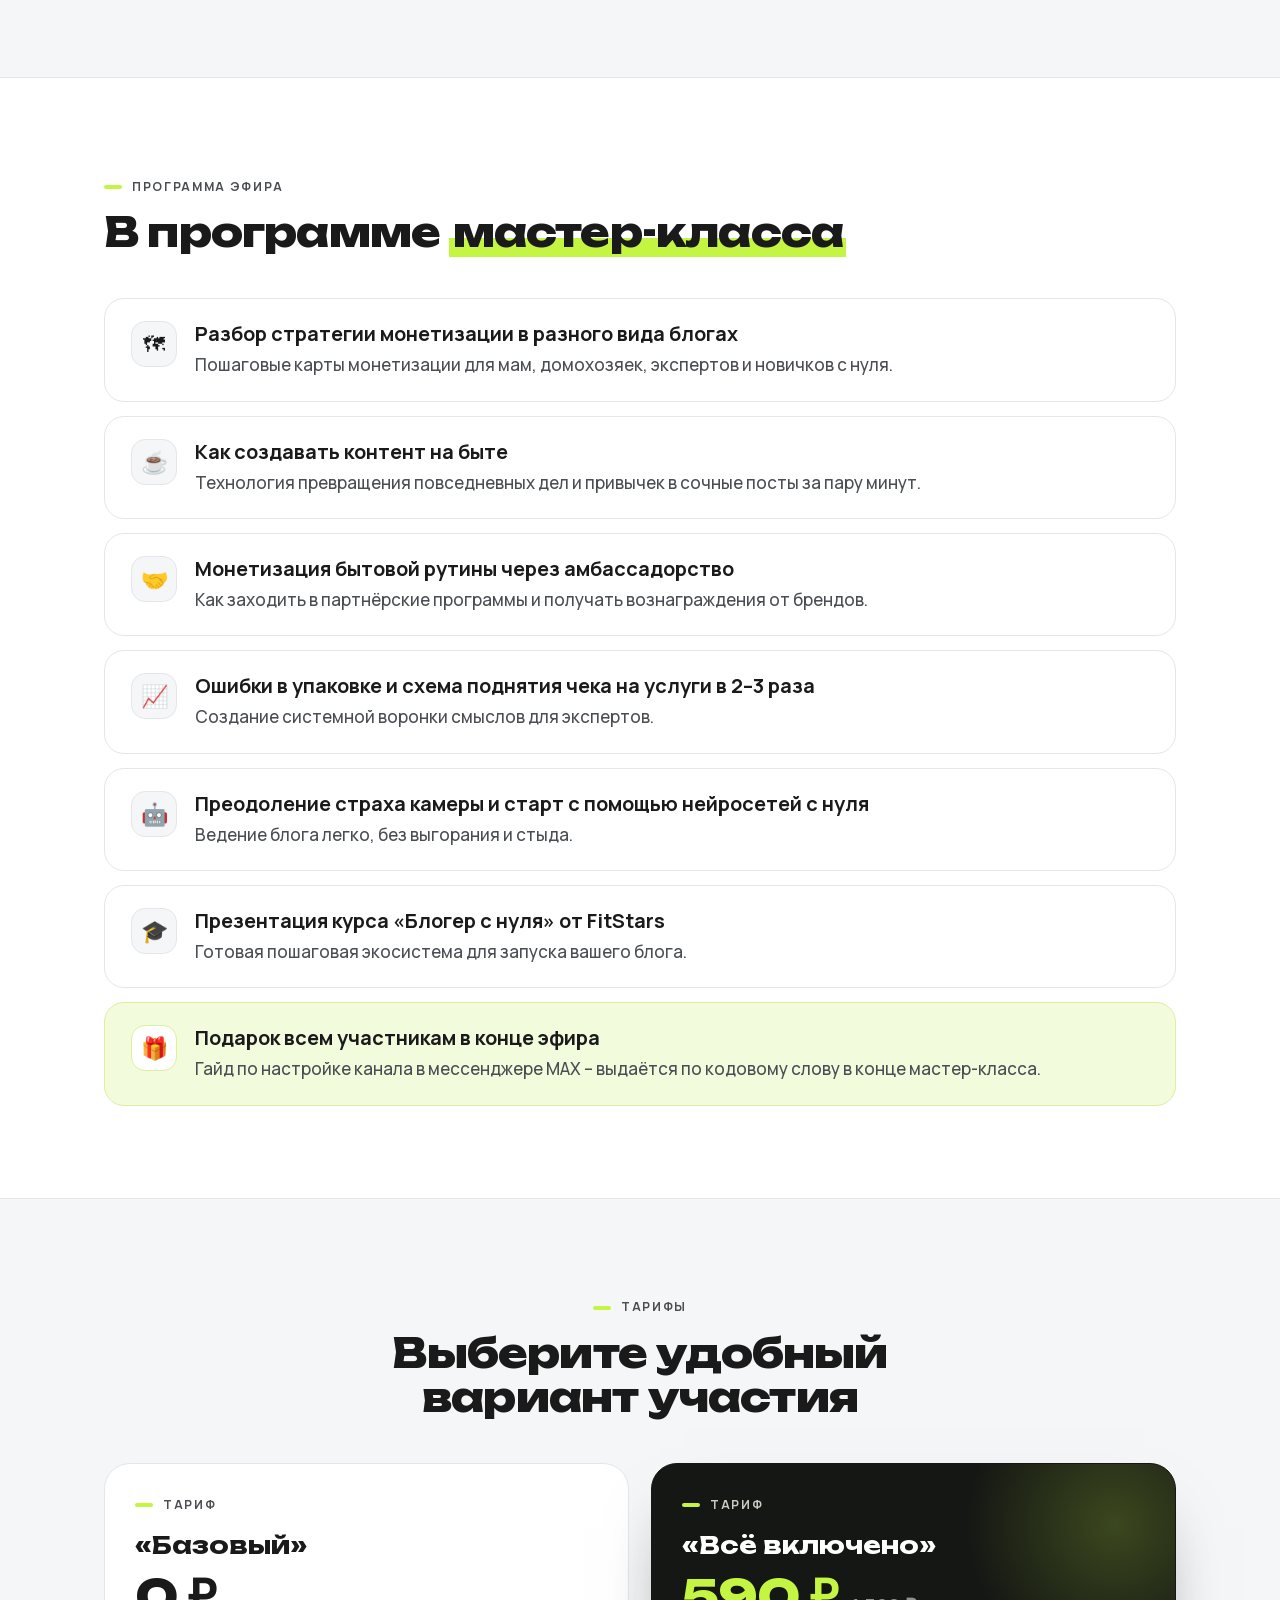
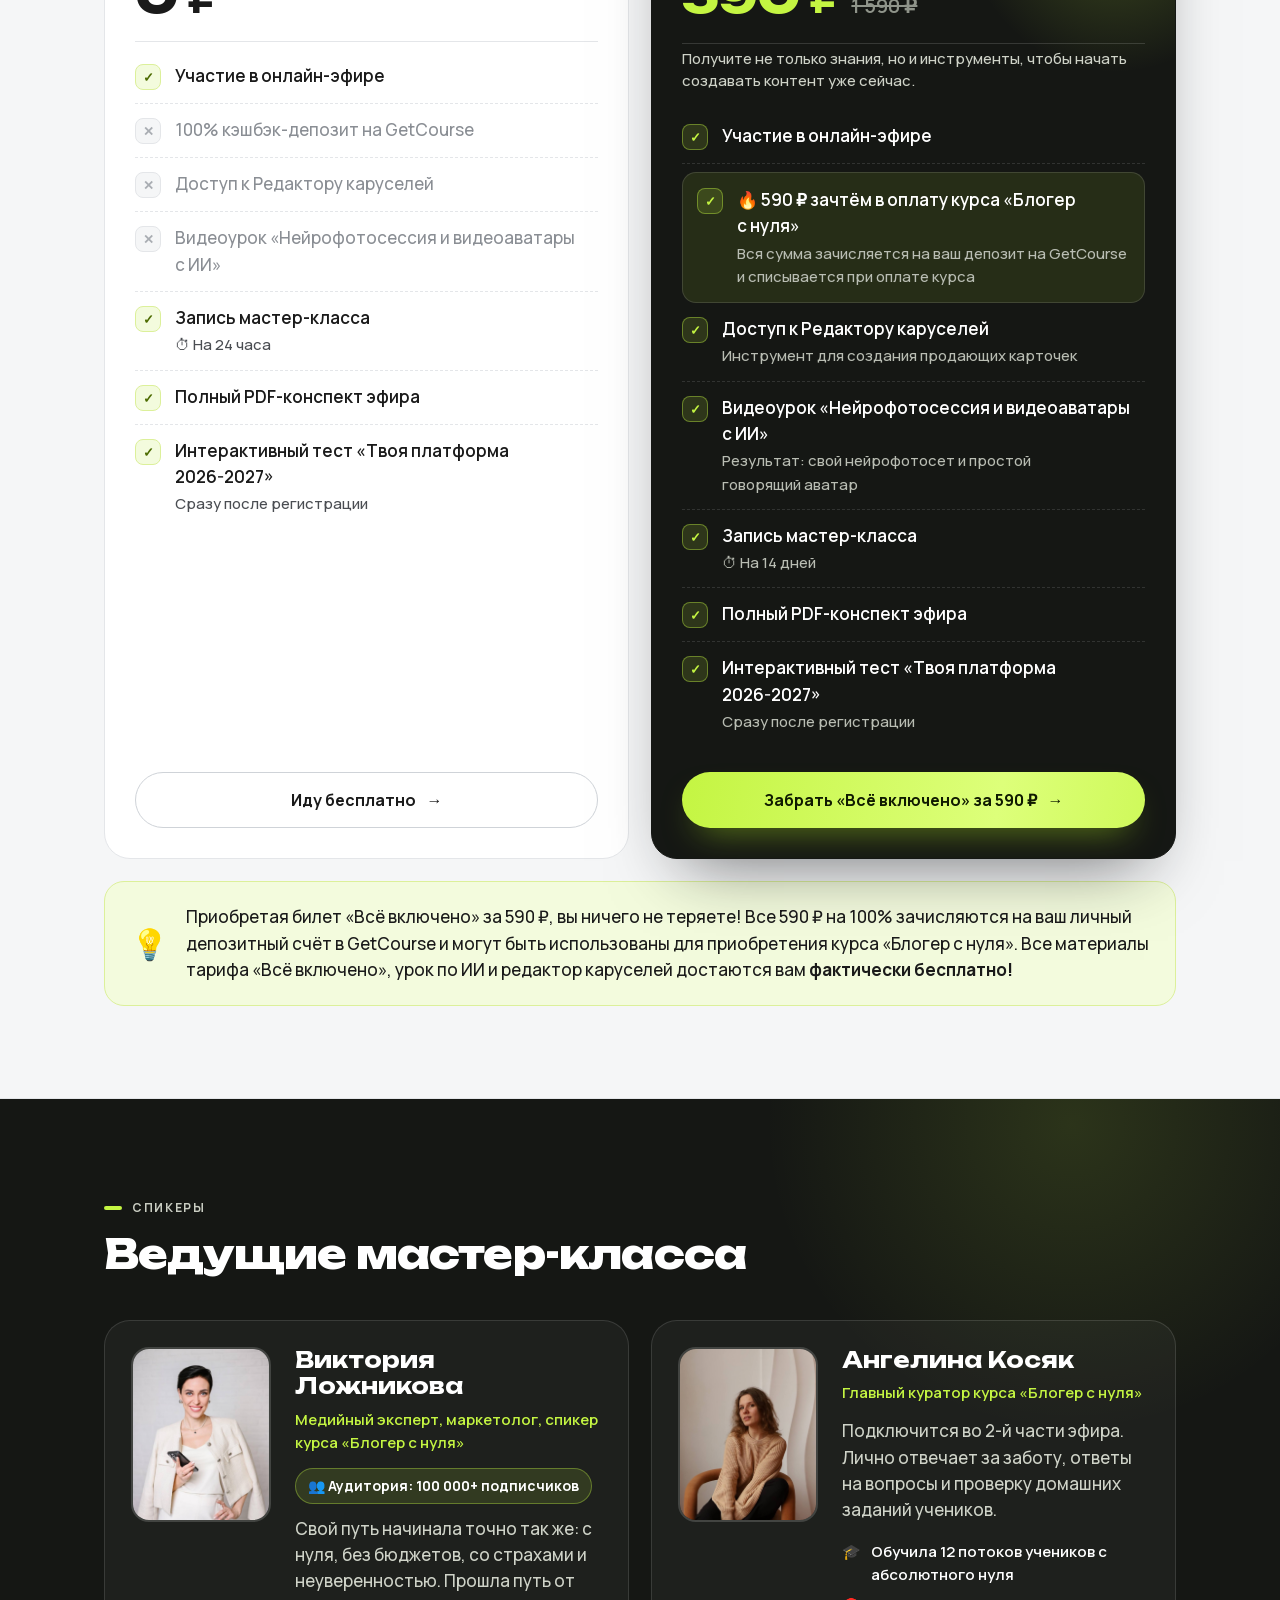
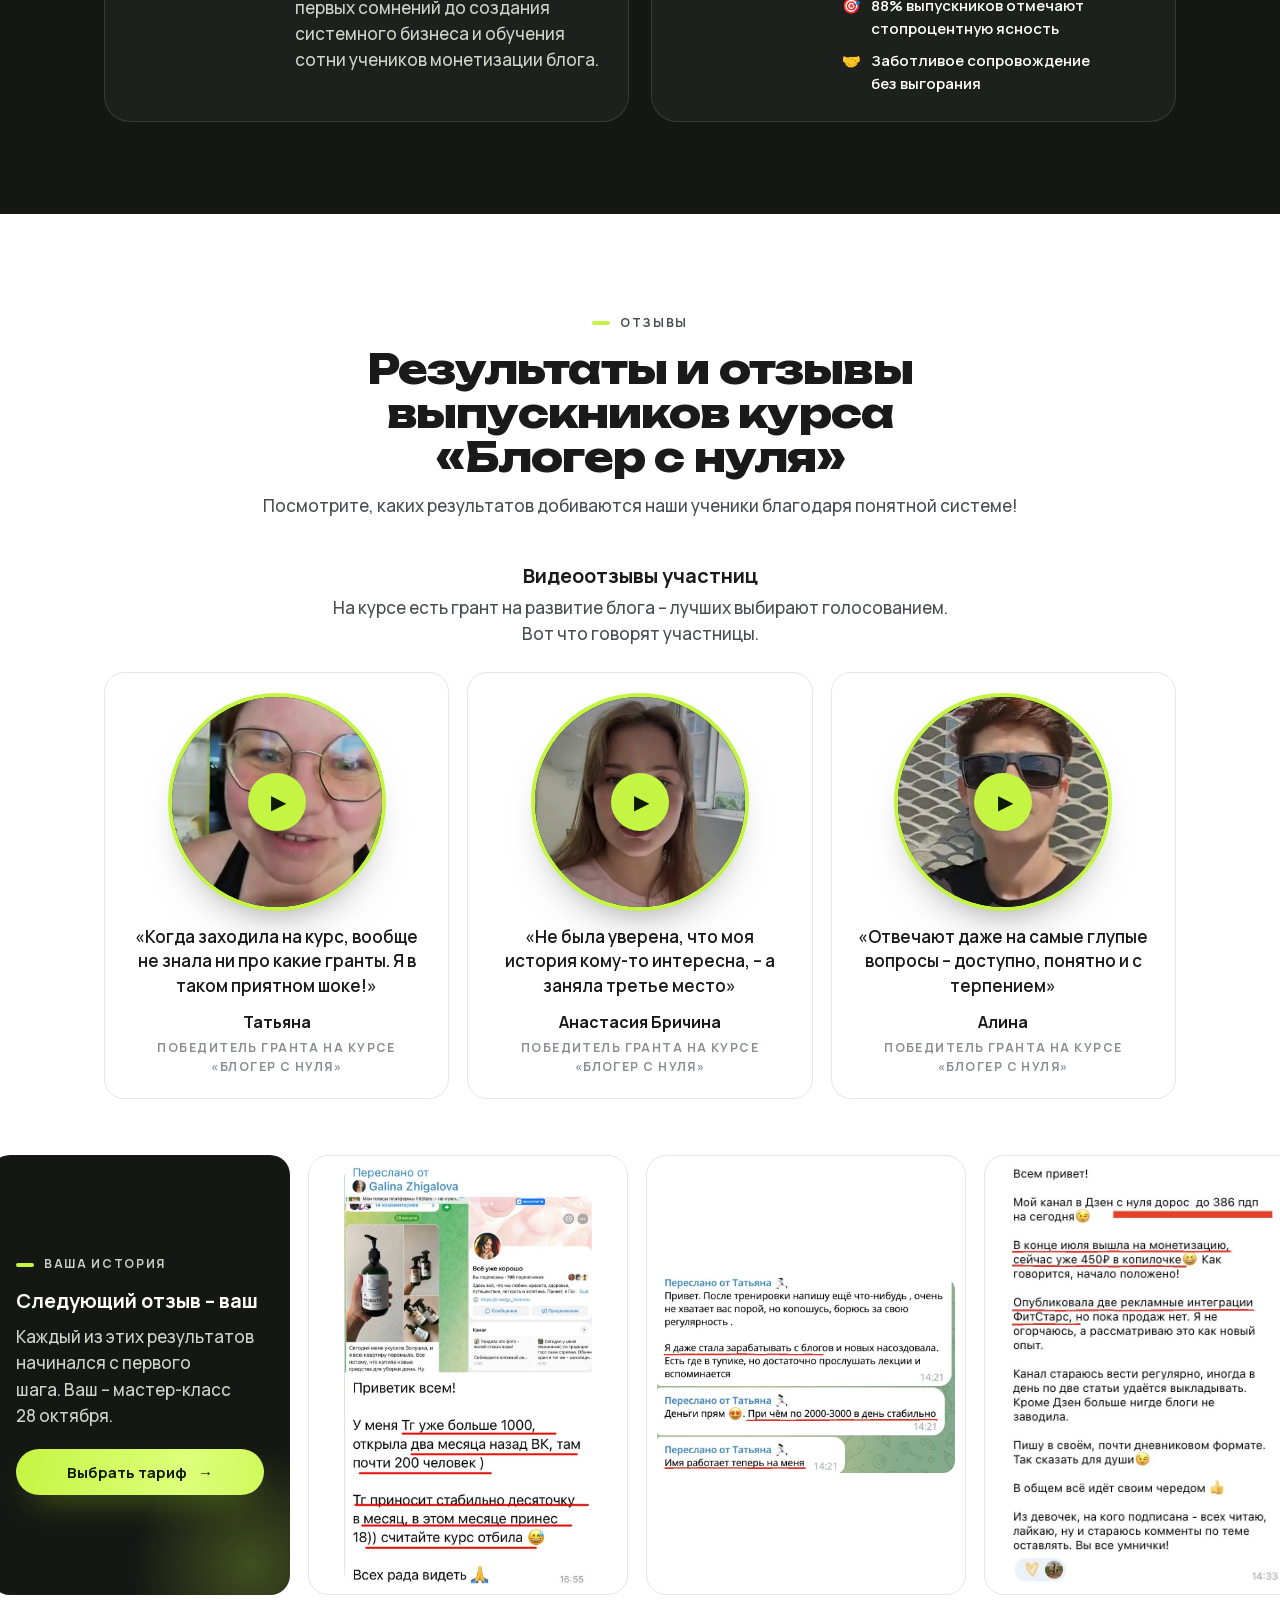
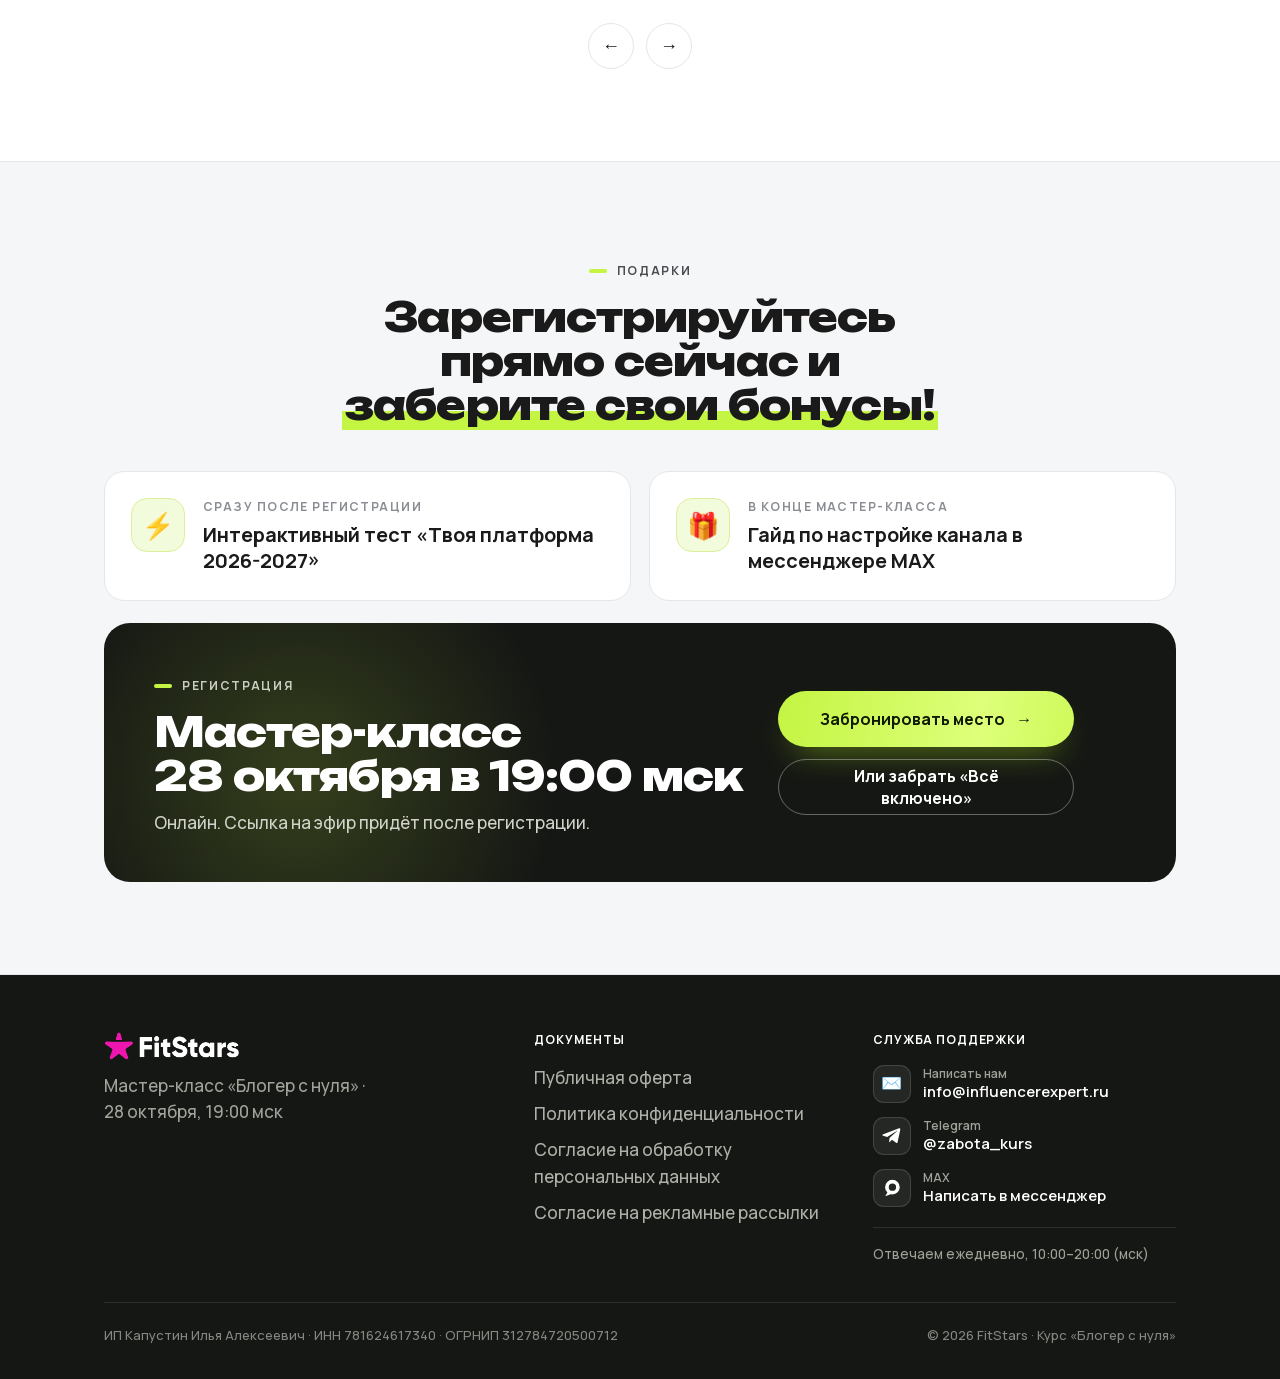
==== commit 7dd9c7d8: "Лендинг МК «Блогер с нуля» (октябрь)" ====
--- a/blog-v-dohod/index.html
+++ b/blog-v-dohod/index.html
@@ -3,11 +3,11 @@
 <head>
 <meta charset="UTF-8">
 <meta name="viewport" content="width=device-width, initial-scale=1.0">
-<title>Мастер-класс «Блогер с нуля» – 21 октября, 15:00 мск</title>
-<meta name="description" content="Онлайн мастер-класс FitStars: как превратить свой блог в источник дохода – от первой рекламы и амбассадорства до продаж услуг. 21 октября, 15:00 мск.">
+<title>Мастер-класс «Блогер с нуля» – 28 октября, 19:00 мск</title>
+<meta name="description" content="Онлайн мастер-класс FitStars: как превратить свой блог в источник дохода – от первой рекламы и амбассадорства до продаж услуг. 28 октября, 19:00 мск.">
 <meta property="og:type" content="website">
-<meta property="og:title" content="Как превратить свой блог в источник дохода – мастер-класс 21 октября">
-<meta property="og:description" content="Пошаговый план за 20 минут в день: от первой рекламы и амбассадорства до продаж услуг. Онлайн, 15:00 мск.">
+<meta property="og:title" content="Как превратить свой блог в источник дохода – мастер-класс 28 октября">
+<meta property="og:description" content="Пошаговый план за 20 минут в день: от первой рекламы и амбассадорства до продаж услуг. Онлайн, 19:00 мск.">
 <!-- шрифты лежат на самом сайте (fonts/), без Google: страница не ждёт внешний сервер -->
 <link rel="preload" href="fonts/manrope-cyrillic.woff2" as="font" type="font/woff2" crossorigin>
 <link rel="preload" href="fonts/unbounded-cyrillic.woff2" as="font" type="font/woff2" crossorigin>
@@ -617,7 +617,7 @@
     </div>
     <div class="hdr-mid">
       <span class="label">Онлайн мастер-класс</span>
-      <span class="when"><b>21&nbsp;октября</b> в&nbsp;15:00&nbsp;мск</span>
+      <span class="when"><b>28&nbsp;октября</b> в&nbsp;19:00&nbsp;мск</span>
     </div>
     <a class="btn btn-sm" href="#tarify">Забронировать <span class="arw">→</span></a>
   </div>
@@ -632,7 +632,7 @@
         <h1>Как превратить свой блог в <span class="mark">источник дохода</span> – от первой рекламы и амбассадорства до продаж услуг</h1>
         <p class="hero-sub">Пошаговый практический план за 20 минут в день без выгорания, танцев в сторис и вложений в рекламу.</p>
         <div class="hero-cta">
-          <span class="hero-date">📅 <span><b>21&nbsp;октября</b> в&nbsp;15:00&nbsp;мск</span></span>
+          <span class="hero-date">📅 <span><b>28&nbsp;октября</b> в&nbsp;19:00&nbsp;мск</span></span>
           <a class="btn" href="#tarify">Выбрать формат участия <span class="arw">→</span></a>
         </div>
         <p class="hero-note">Участвуйте бесплатно или получите расширенный пакет за 590&nbsp;₽ – всю сумму можно зачесть при покупке курса.</p>
@@ -808,7 +808,7 @@
       <div class="rv-cta">
         <span class="label">Ваша история</span>
         <h3>Следующий отзыв – ваш</h3>
-        <p>Каждый из этих результатов начинался с первого шага. Ваш – мастер-класс 21 октября.</p>
+        <p>Каждый из этих результатов начинался с первого шага. Ваш – мастер-класс 28 октября.</p>
         <a class="btn btn-sm" href="#tarify">Выбрать тариф <span class="arw">→</span></a>
       </div>
       <button type="button" class="rv"><img src="otzyvy/01.jpg?v=1791529640" width="1000" height="1684" alt="Отзыв выпускницы курса «Блогер с нуля»" loading="lazy"></button>
@@ -869,7 +869,7 @@
     <div class="reg-plate reveal">
       <div>
         <span class="label">Регистрация</span>
-        <h2>Мастер-класс <span class="nobr">21&nbsp;октября в&nbsp;15:00&nbsp;мск</span></h2>
+        <h2>Мастер-класс <span class="nobr">28&nbsp;октября в&nbsp;19:00&nbsp;мск</span></h2>
         <p>Онлайн. Ссылка на эфир придёт после регистрации.</p>
       </div>
       <div class="reg-side">
@@ -888,7 +888,7 @@
         <div class="brand">
           <img class="brand-logo" src="[data-uri]" alt="FitStars">
         </div>
-        <p>Мастер-класс «Блогер с нуля» · 21&nbsp;октября, 15:00&nbsp;мск</p>
+        <p>Мастер-класс «Блогер с нуля» · 28&nbsp;октября, 19:00&nbsp;мск</p>
       </div>
       <div class="foot-col">
         <h4>Документы</h4>
@@ -1072,7 +1072,7 @@
 
 // честный таймер до фиксированной даты
 (function(){
-  var target=new Date('2026-10-21T15:00:00+03:00').getTime();
+  var target=new Date('2026-10-28T19:00:00+03:00').getTime();
   var D=document.querySelectorAll('.cd-d'),H=document.querySelectorAll('.cd-h'),M=document.querySelectorAll('.cd-m'),S=document.querySelectorAll('.cd-s');
   function p(n){return String(n).padStart(2,'0')}
   function set(list,v){list.forEach(function(el){el.textContent=v})}
